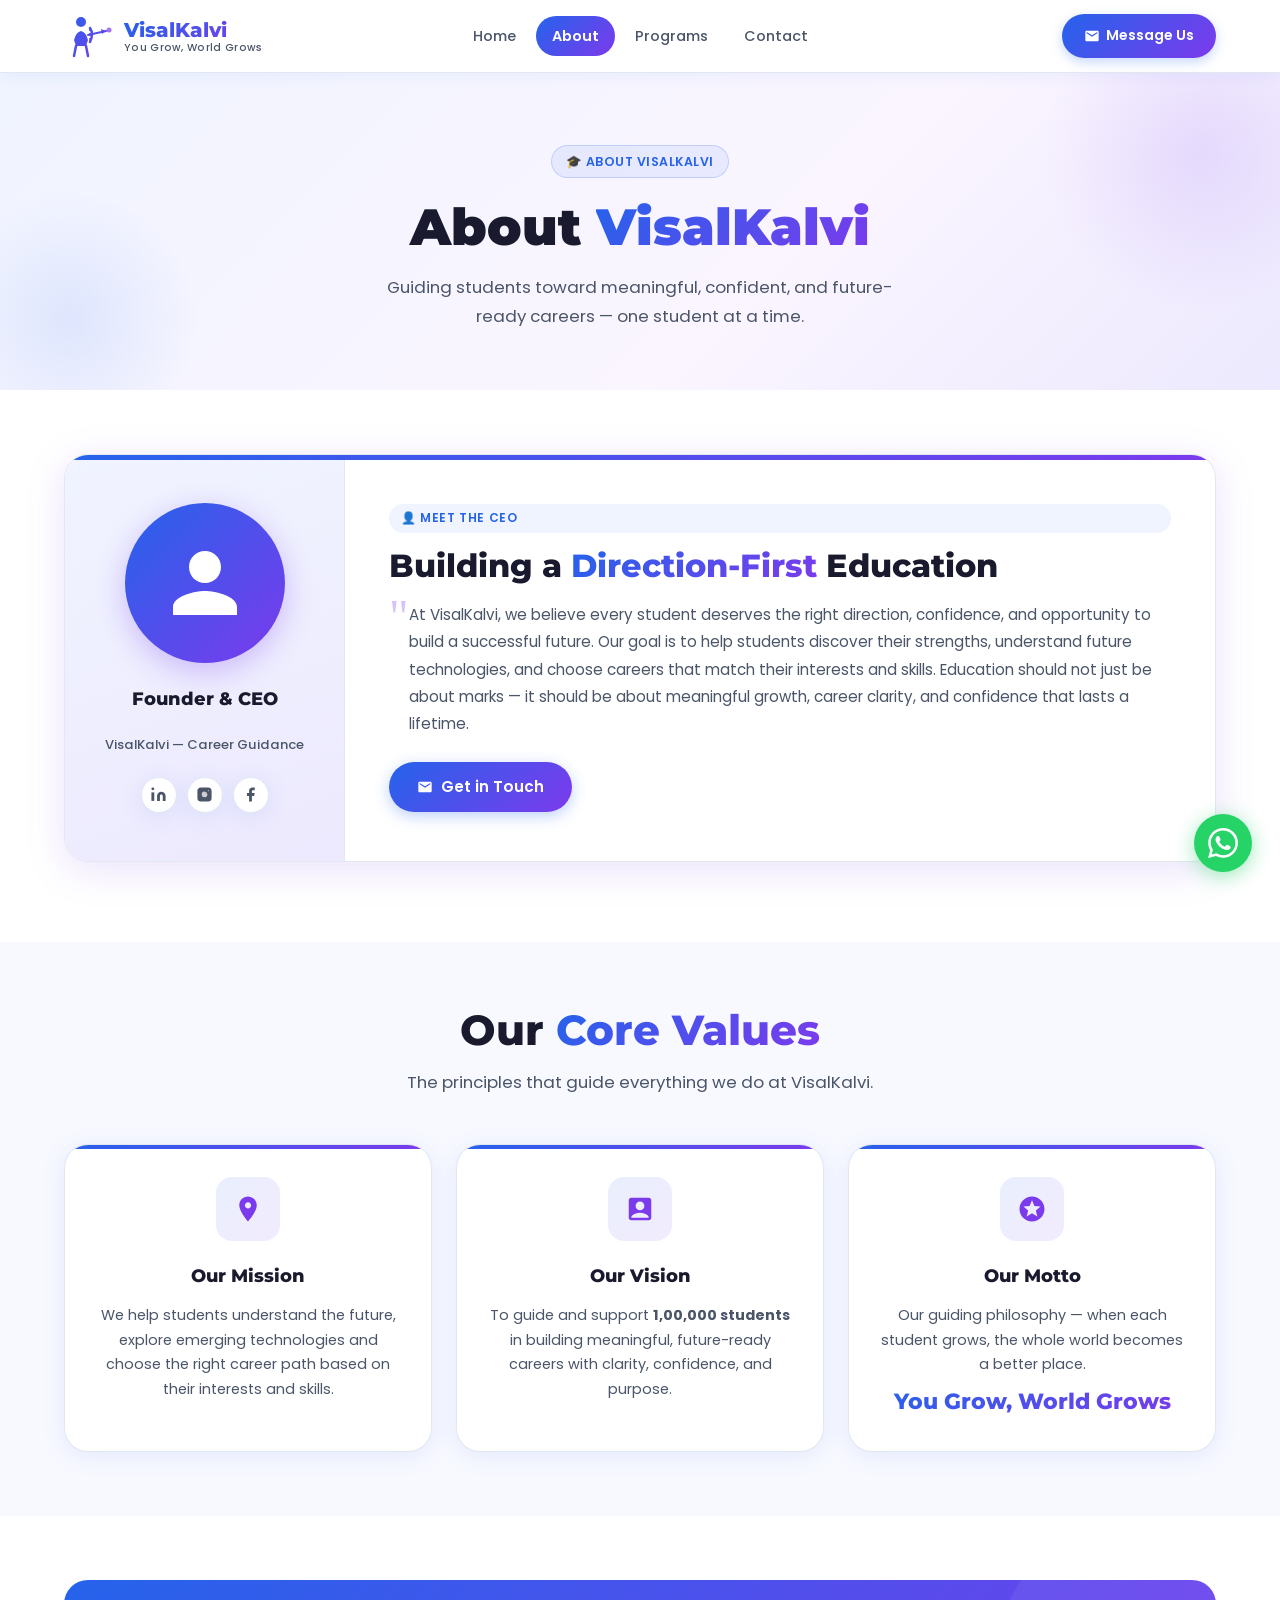
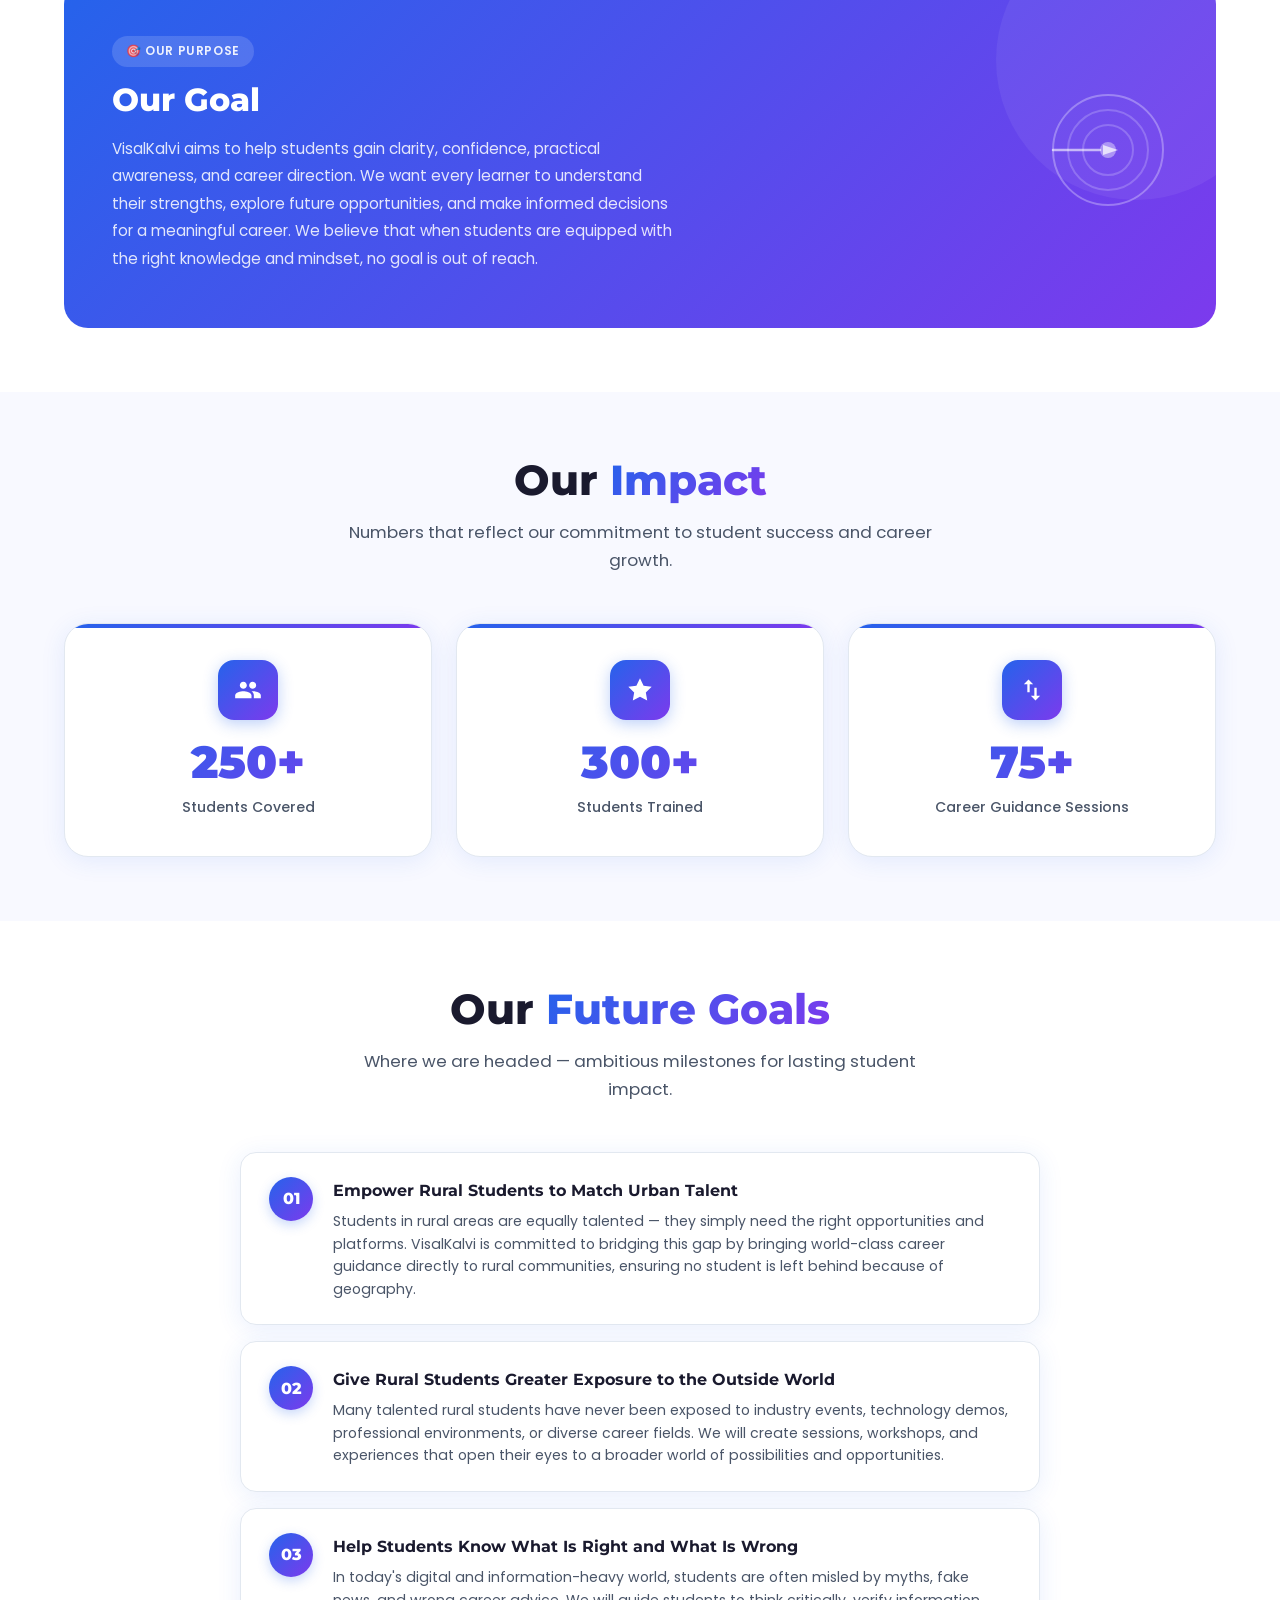
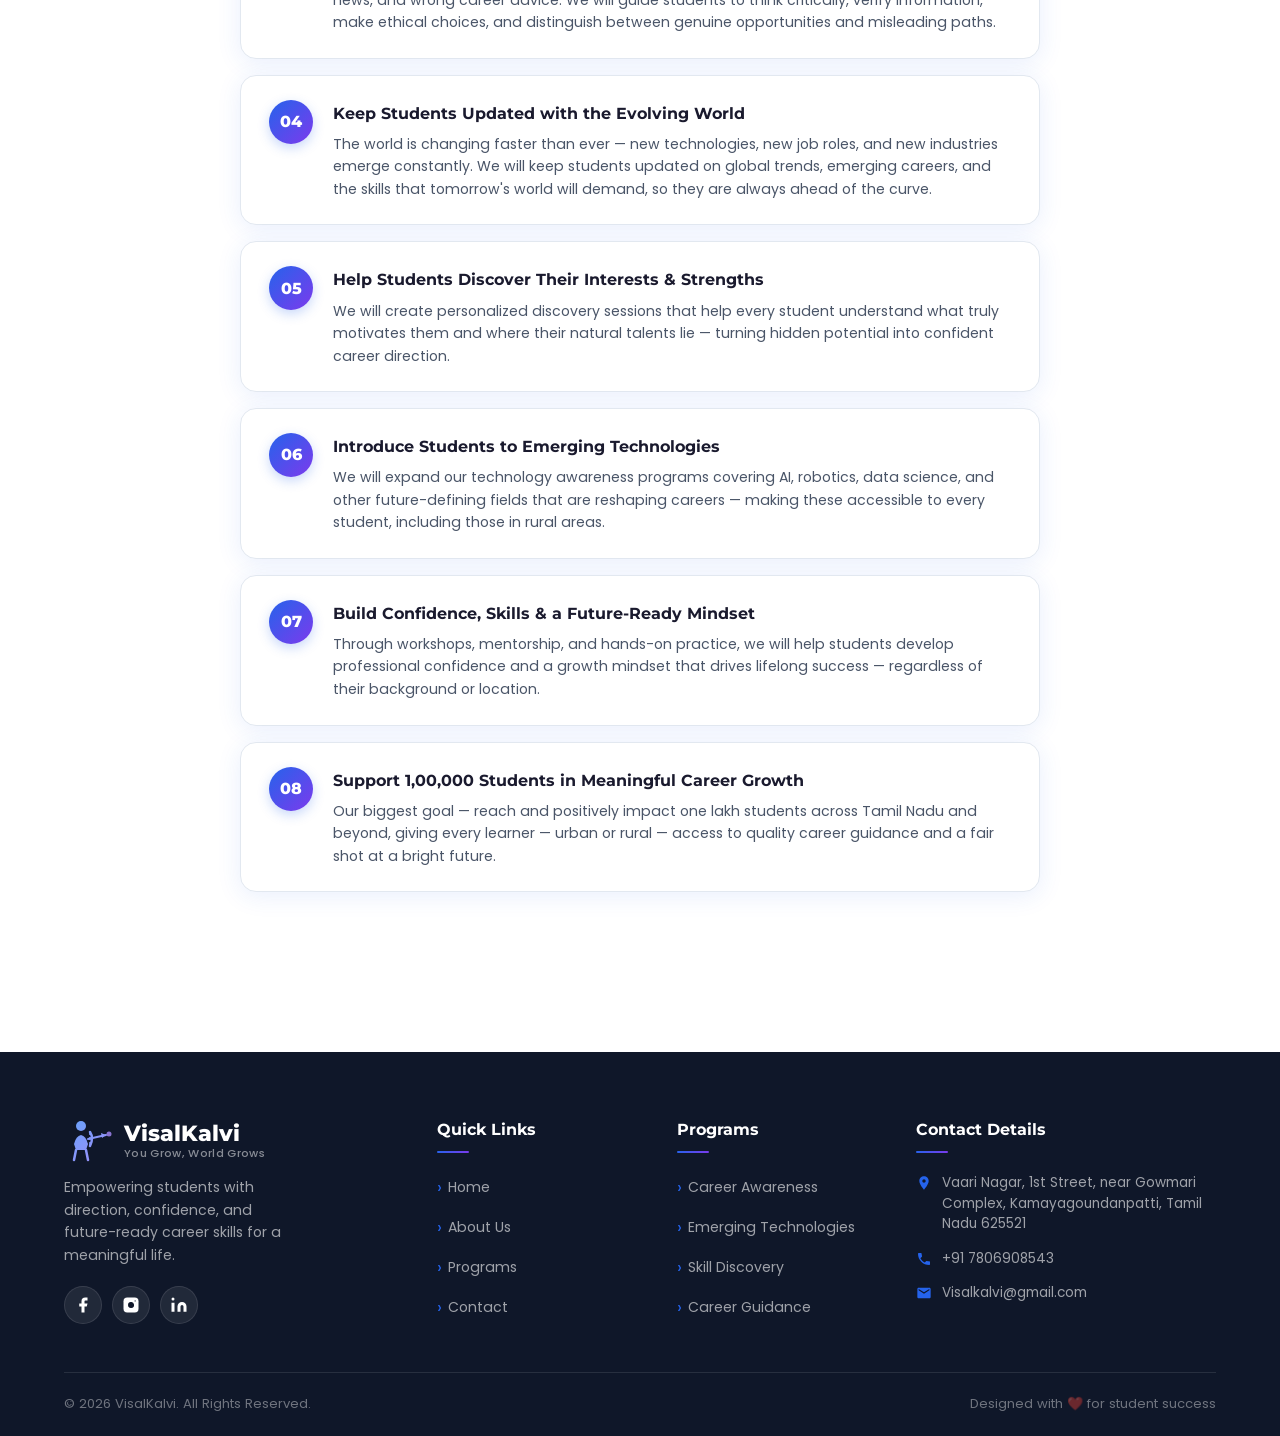
==== about.html @ cc20d931 "Initial commit of VisalKalvi website" ====
<!DOCTYPE html>
<html lang="en">
<head>
  <meta charset="UTF-8" />
  <meta name="viewport" content="width=device-width, initial-scale=1.0" />
  <title>About VisalKalvi — Our Mission, Vision & Team</title>
  <meta name="description" content="Learn about VisalKalvi's mission to guide 1,00,000 students toward future-ready careers. Meet our CEO and discover our values." />
  <link rel="preconnect" href="https://fonts.googleapis.com" />
  <link rel="preconnect" href="https://fonts.gstatic.com" crossorigin />
  <link href="https://fonts.googleapis.com/css2?family=Poppins:wght@300;400;500;600;700;800;900&family=Montserrat:wght@400;600;700;800;900&display=swap" rel="stylesheet" />
  <link rel="stylesheet" href="style.css" />
  <link rel="stylesheet" href="about.css" />
</head>
<body>

<!-- ===== HEADER ===== -->
<header class="site-header" id="site-header">
  <div class="header-inner">
    <a href="home.html" class="header-logo">
      <svg class="logo-icon" viewBox="0 0 48 48" fill="none" xmlns="http://www.w3.org/2000/svg">
        <defs><linearGradient id="lg1" x1="0" y1="0" x2="48" y2="48" gradientUnits="userSpaceOnUse"><stop offset="0%" stop-color="#2563EB"/><stop offset="100%" stop-color="#7C3AED"/></linearGradient></defs>
        <circle cx="17" cy="10" r="5" fill="url(#lg1)"/>
        <path d="M10 28 Q12 20 17 19 Q22 20 24 28 L22 34 L12 34 Z" fill="url(#lg1)"/>
        <path d="M12 34 L10 44 M22 34 L24 44" stroke="url(#lg1)" stroke-width="2.5" stroke-linecap="round"/>
        <path d="M26 16 Q30 22 26 30" stroke="url(#lg1)" stroke-width="2.5" stroke-linecap="round" fill="none"/>
        <line x1="26" y1="16" x2="26" y2="30" stroke="url(#lg1)" stroke-width="1.5" stroke-dasharray="3,2"/>
        <line x1="24" y1="23" x2="42" y2="19" stroke="url(#lg1)" stroke-width="2" stroke-linecap="round"/>
        <polygon points="42,19 37,17 38,22" fill="url(#lg1)"/>
        <circle cx="45" cy="18" r="2.5" fill="#7C3AED" opacity="0.7"/>
      </svg>
      <div class="logo-text">
        <span class="logo-name">VisalKalvi</span>
        <span class="logo-motto">You Grow, World Grows</span>
      </div>
    </a>

    <nav class="header-nav" aria-label="Main navigation">
      <a href="home.html" class="nav-link">Home</a>
      <a href="about.html" class="nav-link active">About</a>
      <a href="programs.html" class="nav-link">Programs</a>
      <a href="contact.html" class="nav-link">Contact</a>
    </nav>

    <div class="header-right">
      <a href="contact.html" class="header-cta">
        <svg viewBox="0 0 24 24" width="16" height="16" fill="white"><path d="M20 4H4c-1.1 0-2 .9-2 2v12c0 1.1.9 2 2 2h16c1.1 0 2-.9 2-2V6c0-1.1-.9-2-2-2zm0 4l-8 5-8-5V6l8 5 8-5v2z"/></svg>
        Message Us
      </a>
    </div>

    <button class="menu-toggle" id="menuToggle" aria-label="Open menu" aria-expanded="false">
      <span></span><span></span><span></span>
    </button>
  </div>
  <nav class="mobile-nav" id="mobileNav" aria-label="Mobile navigation">
    <a href="home.html" class="nav-link">Home</a>
    <a href="about.html" class="nav-link active">About</a>
    <a href="programs.html" class="nav-link">Programs</a>
    <a href="contact.html" class="nav-link">Contact</a>
    <a href="contact.html" class="header-cta">Message Us</a>
  </nav>
</header>

<!-- ===== 1. PAGE HERO ===== -->
<section class="page-hero">
  <div class="container page-hero-inner">
    <div class="page-badge">🎓 About VisalKalvi</div>
    <h1>
      About <span class="gradient-text">VisalKalvi</span>
    </h1>
    <p>Guiding students toward meaningful, confident, and future-ready careers — one student at a time.</p>
  </div>
</section>

<!-- ===== 2. MEET THE CEO ===== -->
<section class="section" style="padding-top: 64px;">
  <div class="container">
    <div class="ceo-card">
      <div class="ceo-inner">
        <!-- Photo side -->
        <div class="ceo-photo-side">
          <div class="ceo-avatar">
            <svg viewBox="0 0 24 24" xmlns="http://www.w3.org/2000/svg">
              <path d="M12 12c2.7 0 4.8-2.1 4.8-4.8S14.7 2.4 12 2.4 7.2 4.5 7.2 7.2 9.3 12 12 12zm0 2.4c-3.2 0-9.6 1.6-9.6 4.8v2.4h19.2v-2.4c0-3.2-6.4-4.8-9.6-4.8z"/>
            </svg>
          </div>
          <div class="ceo-name">Founder & CEO</div>
          <div class="ceo-title">VisalKalvi — Career Guidance</div>
          <div class="ceo-social">
            <a href="#" aria-label="LinkedIn">
              <svg viewBox="0 0 24 24"><path d="M16 8a6 6 0 0 1 6 6v7h-4v-7a2 2 0 0 0-2-2 2 2 0 0 0-2 2v7h-4v-7a6 6 0 0 1 6-6z"/><rect x="2" y="9" width="4" height="12"/><circle cx="4" cy="4" r="2"/></svg>
            </a>
            <a href="#" aria-label="Instagram">
              <svg viewBox="0 0 24 24"><rect x="2" y="2" width="20" height="20" rx="5" ry="5"/><path d="M16 11.37A4 4 0 1 1 12.63 8 4 4 0 0 1 16 11.37z" style="fill:#ccc"/><line x1="17.5" y1="6.5" x2="17.51" y2="6.5" stroke="#ccc" stroke-width="1.5" stroke-linecap="round"/></svg>
            </a>
            <a href="#" aria-label="Facebook">
              <svg viewBox="0 0 24 24"><path d="M18 2h-3a5 5 0 0 0-5 5v3H7v4h3v8h4v-8h3l1-4h-4V7a1 1 0 0 1 1-1h3z"/></svg>
            </a>
          </div>
        </div>

        <!-- Content side -->
        <div class="ceo-content">
          <span class="ceo-tag">👤 Meet the CEO</span>
          <h2>Building a <span>Direction-First</span> Education</h2>
          <p class="ceo-quote">
            At VisalKalvi, we believe every student deserves the right direction, confidence, and opportunity to build a successful future. Our goal is to help students discover their strengths, understand future technologies, and choose careers that match their interests and skills. Education should not just be about marks — it should be about meaningful growth, career clarity, and confidence that lasts a lifetime.
          </p>
          <a href="contact.html" class="btn-primary" style="width:fit-content;">
            <svg viewBox="0 0 24 24" width="16" height="16" fill="white"><path d="M20 4H4c-1.1 0-2 .9-2 2v12c0 1.1.9 2 2 2h16c1.1 0 2-.9 2-2V6c0-1.1-.9-2-2-2zm0 4l-8 5-8-5V6l8 5 8-5v2z"/></svg>
            Get in Touch
          </a>
        </div>
      </div>
    </div>
  </div>
</section>

<!-- ===== 3. MISSION VISION MOTTO ===== -->
<section class="section" style="background:#f8f9ff; padding-top:64px; padding-bottom:64px;">
  <div class="container">
    <h2 class="section-title">Our <span class="gradient-text">Core Values</span></h2>
    <p class="section-subtitle">The principles that guide everything we do at VisalKalvi.</p>
    <div class="mvv-grid">
      <!-- Mission -->
      <div class="mvv-card">
        <div class="mvv-icon">
          <svg viewBox="0 0 24 24">
            <path d="M12 2C8.13 2 5 5.13 5 9c0 5.25 7 13 7 13s7-7.75 7-13c0-3.87-3.13-7-7-7zm0 9.5c-1.38 0-2.5-1.12-2.5-2.5s1.12-2.5 2.5-2.5 2.5 1.12 2.5 2.5-1.12 2.5-2.5 2.5z"/>
          </svg>
        </div>
        <h3>Our Mission</h3>
        <p>We help students understand the future, explore emerging technologies and choose the right career path based on their interests and skills.</p>
      </div>

      <!-- Vision -->
      <div class="mvv-card">
        <div class="mvv-icon">
          <svg viewBox="0 0 24 24">
            <path d="M19 3H5c-1.1 0-2 .9-2 2v14c0 1.1.9 2 2 2h14c1.1 0 2-.9 2-2V5c0-1.1-.9-2-2-2zm-7 3c1.93 0 3.5 1.57 3.5 3.5S13.93 13 12 13s-3.5-1.57-3.5-3.5S10.07 6 12 6zm7 13H5v-.23c0-.62.28-1.2.76-1.58C7.47 15.82 9.64 15 12 15s4.53.82 6.24 2.19c.48.38.76.97.76 1.58V19z"/>
          </svg>
        </div>
        <h3>Our Vision</h3>
        <p>To guide and support <strong>1,00,000 students</strong> in building meaningful, future-ready careers with clarity, confidence, and purpose.</p>
      </div>

      <!-- Motto -->
      <div class="mvv-card">
        <div class="mvv-icon">
          <svg viewBox="0 0 24 24">
            <path d="M11.99 2C6.47 2 2 6.48 2 12s4.47 10 9.99 10C17.52 22 22 17.52 22 12S17.52 2 11.99 2zm4.24 16L12 15.45 7.77 18l1.12-4.81-3.73-3.23 4.92-.42L12 5l1.92 4.53 4.92.42-3.73 3.23L16.23 18z"/>
          </svg>
        </div>
        <h3>Our Motto</h3>
        <p>Our guiding philosophy — when each student grows, the whole world becomes a better place.</p>
        <span class="mvv-motto-text">You Grow, World Grows</span>
      </div>
    </div>
  </div>
</section>

<!-- ===== 4. OUR GOAL ===== -->
<section class="section" style="padding-top:64px; padding-bottom:64px;">
  <div class="container">
    <div class="goal-card">
      <div class="goal-card-content">
        <span class="goal-tag">🎯 Our Purpose</span>
        <h2>Our Goal</h2>
        <p>
          VisalKalvi aims to help students gain clarity, confidence, practical awareness, and career direction. We want every learner to understand their strengths, explore future opportunities, and make informed decisions for a meaningful career. We believe that when students are equipped with the right knowledge and mindset, no goal is out of reach.
        </p>
      </div>
      <div class="goal-illustration">
        <svg viewBox="0 0 120 120" xmlns="http://www.w3.org/2000/svg">
          <circle cx="60" cy="60" r="55" stroke="white" stroke-width="2" fill="none" opacity="0.3"/>
          <circle cx="60" cy="60" r="40" stroke="white" stroke-width="2" fill="none" opacity="0.2"/>
          <circle cx="60" cy="60" r="25" stroke="white" stroke-width="2" fill="none" opacity="0.2"/>
          <circle cx="60" cy="60" r="8" fill="white" opacity="0.4"/>
          <line x1="5" y1="60" x2="52" y2="60" stroke="white" stroke-width="2.5" stroke-linecap="round" opacity="0.6"/>
          <polygon points="55,55 70,60 55,65" fill="white" opacity="0.7"/>
        </svg>
      </div>
    </div>
  </div>
</section>

<!-- ===== 5. STATISTICS ===== -->
<section class="section" style="background:#f8f9ff; padding-top:64px; padding-bottom:64px;">
  <div class="container">
    <h2 class="section-title">Our <span class="gradient-text">Impact</span></h2>
    <p class="section-subtitle">Numbers that reflect our commitment to student success and career growth.</p>
    <div class="stats-grid">
      <div class="stat-card">
        <div class="stat-icon">
          <svg viewBox="0 0 24 24"><path d="M16 11c1.66 0 2.99-1.34 2.99-3S17.66 5 16 5c-1.66 0-3 1.34-3 3s1.34 3 3 3zm-8 0c1.66 0 2.99-1.34 2.99-3S9.66 5 8 5C6.34 5 5 6.34 5 8s1.34 3 3 3zm0 2c-2.33 0-7 1.17-7 3.5V19h14v-2.5c0-2.33-4.67-3.5-7-3.5zm8 0c-.29 0-.62.02-.97.05 1.16.84 1.97 1.97 1.97 3.45V19h6v-2.5c0-2.33-4.67-3.5-7-3.5z"/></svg>
        </div>
        <span class="stat-number">250+</span>
        <span class="stat-label">Students Covered</span>
      </div>
      <div class="stat-card">
        <div class="stat-icon">
          <svg viewBox="0 0 24 24"><path d="M12 2l3.09 6.26L22 9.27l-5 4.87 1.18 6.88L12 17.77l-6.18 3.25L7 14.14 2 9.27l6.91-1.01L12 2z"/></svg>
        </div>
        <span class="stat-number">300+</span>
        <span class="stat-label">Students Trained</span>
      </div>
      <div class="stat-card">
        <div class="stat-icon">
          <svg viewBox="0 0 24 24"><path d="M9 3L5 6.99h3V14h2V6.99h3L9 3zm7 14.01V10h-2v7.01h-3L15 21l4-3.99h-3z"/></svg>
        </div>
        <span class="stat-number">75+</span>
        <span class="stat-label">Career Guidance Sessions</span>
      </div>
    </div>
  </div>
</section>

<!-- ===== 6. FUTURE GOALS ===== -->
<section class="section" style="padding-top:64px; padding-bottom:80px;">
  <div class="container">
    <h2 class="section-title">Our <span class="gradient-text">Future Goals</span></h2>
    <p class="section-subtitle">Where we are headed — ambitious milestones for lasting student impact.</p>

    <div class="goals-list">

      <!-- Rural Equality Goal -->
      <div class="goal-item">
        <div class="goal-num">01</div>
        <div class="goal-item-text">
          <h4>Empower Rural Students to Match Urban Talent</h4>
          <p>Students in rural areas are equally talented — they simply need the right opportunities and platforms. VisalKalvi is committed to bridging this gap by bringing world-class career guidance directly to rural communities, ensuring no student is left behind because of geography.</p>
        </div>
      </div>

      <!-- Exposure Goal -->
      <div class="goal-item">
        <div class="goal-num">02</div>
        <div class="goal-item-text">
          <h4>Give Rural Students Greater Exposure to the Outside World</h4>
          <p>Many talented rural students have never been exposed to industry events, technology demos, professional environments, or diverse career fields. We will create sessions, workshops, and experiences that open their eyes to a broader world of possibilities and opportunities.</p>
        </div>
      </div>

      <!-- Right vs Wrong Goal -->
      <div class="goal-item">
        <div class="goal-num">03</div>
        <div class="goal-item-text">
          <h4>Help Students Know What Is Right and What Is Wrong</h4>
          <p>In today's digital and information-heavy world, students are often misled by myths, fake news, and wrong career advice. We will guide students to think critically, verify information, make ethical choices, and distinguish between genuine opportunities and misleading paths.</p>
        </div>
      </div>

      <!-- Evolving World Goal -->
      <div class="goal-item">
        <div class="goal-num">04</div>
        <div class="goal-item-text">
          <h4>Keep Students Updated with the Evolving World</h4>
          <p>The world is changing faster than ever — new technologies, new job roles, and new industries emerge constantly. We will keep students updated on global trends, emerging careers, and the skills that tomorrow's world will demand, so they are always ahead of the curve.</p>
        </div>
      </div>

      <!-- Discovery Goal -->
      <div class="goal-item">
        <div class="goal-num">05</div>
        <div class="goal-item-text">
          <h4>Help Students Discover Their Interests & Strengths</h4>
          <p>We will create personalized discovery sessions that help every student understand what truly motivates them and where their natural talents lie — turning hidden potential into confident career direction.</p>
        </div>
      </div>

      <!-- Technology Goal -->
      <div class="goal-item">
        <div class="goal-num">06</div>
        <div class="goal-item-text">
          <h4>Introduce Students to Emerging Technologies</h4>
          <p>We will expand our technology awareness programs covering AI, robotics, data science, and other future-defining fields that are reshaping careers — making these accessible to every student, including those in rural areas.</p>
        </div>
      </div>

      <!-- Confidence Goal -->
      <div class="goal-item">
        <div class="goal-num">07</div>
        <div class="goal-item-text">
          <h4>Build Confidence, Skills & a Future-Ready Mindset</h4>
          <p>Through workshops, mentorship, and hands-on practice, we will help students develop professional confidence and a growth mindset that drives lifelong success — regardless of their background or location.</p>
        </div>
      </div>

      <!-- 1 Lakh Goal -->
      <div class="goal-item">
        <div class="goal-num">08</div>
        <div class="goal-item-text">
          <h4>Support 1,00,000 Students in Meaningful Career Growth</h4>
          <p>Our biggest goal — reach and positively impact one lakh students across Tamil Nadu and beyond, giving every learner — urban or rural — access to quality career guidance and a fair shot at a bright future.</p>
        </div>
      </div>

    </div>
  </div>
</section>

<!-- ===== FOOTER ===== -->
<footer class="site-footer">
  <div class="container">
    <div class="footer-grid">
      <div class="footer-brand">
        <a href="home.html" class="header-logo" style="text-decoration:none;">
          <svg class="logo-icon" viewBox="0 0 48 48" fill="none" xmlns="http://www.w3.org/2000/svg">
            <defs><linearGradient id="flg2" x1="0" y1="0" x2="48" y2="48" gradientUnits="userSpaceOnUse"><stop offset="0%" stop-color="#60a5fa"/><stop offset="100%" stop-color="#a78bfa"/></linearGradient></defs>
            <circle cx="17" cy="10" r="5" fill="url(#flg2)"/>
            <path d="M10 28 Q12 20 17 19 Q22 20 24 28 L22 34 L12 34 Z" fill="url(#flg2)"/>
            <path d="M12 34 L10 44 M22 34 L24 44" stroke="url(#flg2)" stroke-width="2.5" stroke-linecap="round"/>
            <path d="M26 16 Q30 22 26 30" stroke="url(#flg2)" stroke-width="2.5" stroke-linecap="round" fill="none"/>
            <line x1="26" y1="16" x2="26" y2="30" stroke="url(#flg2)" stroke-width="1.5" stroke-dasharray="3,2"/>
            <line x1="24" y1="23" x2="42" y2="19" stroke="url(#flg2)" stroke-width="2" stroke-linecap="round"/>
            <polygon points="42,19 37,17 38,22" fill="url(#flg2)"/>
            <circle cx="45" cy="18" r="2.5" fill="#a78bfa" opacity="0.8"/>
          </svg>
          <div class="logo-text">
            <span class="logo-name" style="color:#fff;-webkit-text-fill-color:#fff;background:none;">VisalKalvi</span>
            <span class="logo-motto">You Grow, World Grows</span>
          </div>
        </a>
        <p class="footer-tagline">Empowering students with direction, confidence, and future-ready career skills for a meaningful life.</p>
        <div class="footer-social">
          <a href="#" class="social-icon" aria-label="Facebook"><svg viewBox="0 0 24 24"><path d="M18 2h-3a5 5 0 0 0-5 5v3H7v4h3v8h4v-8h3l1-4h-4V7a1 1 0 0 1 1-1h3z"/></svg></a>
          <a href="#" class="social-icon" aria-label="Instagram"><svg viewBox="0 0 24 24"><rect x="2" y="2" width="20" height="20" rx="5" ry="5"/><path d="M16 11.37A4 4 0 1 1 12.63 8 4 4 0 0 1 16 11.37z" fill="#0f1729"/><line x1="17.5" y1="6.5" x2="17.51" y2="6.5" stroke="#0f1729" stroke-width="1.5" stroke-linecap="round"/></svg></a>
          <a href="#" class="social-icon" aria-label="LinkedIn"><svg viewBox="0 0 24 24"><path d="M16 8a6 6 0 0 1 6 6v7h-4v-7a2 2 0 0 0-2-2 2 2 0 0 0-2 2v7h-4v-7a6 6 0 0 1 6-6z"/><rect x="2" y="9" width="4" height="12"/><circle cx="4" cy="4" r="2"/></svg></a>
        </div>
      </div>
      <div>
        <h4 class="footer-col-title">Quick Links</h4>
        <ul class="footer-links">
          <li><a href="home.html">Home</a></li>
          <li><a href="about.html">About Us</a></li>
          <li><a href="programs.html">Programs</a></li>
          <li><a href="contact.html">Contact</a></li>
        </ul>
      </div>
      <div>
        <h4 class="footer-col-title">Programs</h4>
        <ul class="footer-links">
          <li><a href="programs.html">Career Awareness</a></li>
          <li><a href="programs.html">Emerging Technologies</a></li>
          <li><a href="programs.html">Skill Discovery</a></li>
          <li><a href="programs.html">Career Guidance</a></li>
        </ul>
      </div>
      <div>
        <h4 class="footer-col-title">Contact Details</h4>
        <ul class="footer-contact-list">
          <li class="footer-contact-item">
            <svg viewBox="0 0 24 24"><path d="M12 2C8.13 2 5 5.13 5 9c0 5.25 7 13 7 13s7-7.75 7-13c0-3.87-3.13-7-7-7zm0 9.5c-1.38 0-2.5-1.12-2.5-2.5s1.12-2.5 2.5-2.5 2.5 1.12 2.5 2.5-1.12 2.5-2.5 2.5z"/></svg>
            Vaari Nagar, 1st Street, near Gowmari Complex, Kamayagoundanpatti, Tamil Nadu 625521
          </li>
          <li class="footer-contact-item">
            <svg viewBox="0 0 24 24"><path d="M6.62 10.79c1.44 2.83 3.76 5.14 6.59 6.59l2.2-2.2c.27-.27.67-.36 1.02-.24 1.12.37 2.33.57 3.57.57.55 0 1 .45 1 1V20c0 .55-.45 1-1 1-9.39 0-17-7.61-17-17 0-.55.45-1 1-1h3.5c.55 0 1 .45 1 1 0 1.25.2 2.45.57 3.57.11.35.03.74-.25 1.02l-2.2 2.2z"/></svg>
            +91 7806908543
          </li>
          <li class="footer-contact-item">
            <svg viewBox="0 0 24 24"><path d="M20 4H4c-1.1 0-2 .9-2 2v12c0 1.1.9 2 2 2h16c1.1 0 2-.9 2-2V6c0-1.1-.9-2-2-2zm0 4l-8 5-8-5V6l8 5 8-5v2z"/></svg>
            Visalkalvi@gmail.com
          </li>
        </ul>
      </div>
    </div>
    <div class="footer-bottom">
      <span>© 2026 VisalKalvi. All Rights Reserved.</span>
      <span>Designed with ❤️ for student success</span>
    </div>
  </div>
</footer>

<!-- WhatsApp Float -->
<div class="whatsapp-float">
  <a href="https://wa.me/917806908543" target="_blank" rel="noopener" aria-label="Chat on WhatsApp">
    <svg viewBox="0 0 24 24"><path d="M17.472 14.382c-.297-.149-1.758-.867-2.03-.967-.273-.099-.471-.148-.67.15-.197.297-.767.966-.94 1.164-.173.199-.347.223-.644.075-.297-.15-1.255-.463-2.39-1.475-.883-.788-1.48-1.761-1.653-2.059-.173-.297-.018-.458.13-.606.134-.133.298-.347.446-.52.149-.174.198-.298.298-.497.099-.198.05-.371-.025-.52-.075-.149-.669-1.612-.916-2.207-.242-.579-.487-.5-.669-.51-.173-.008-.371-.01-.57-.01-.198 0-.52.074-.792.372-.272.297-1.04 1.016-1.04 2.479 0 1.462 1.065 2.875 1.213 3.074.149.198 2.096 3.2 5.077 4.487.709.306 1.262.489 1.694.625.712.227 1.36.195 1.871.118.571-.085 1.758-.719 2.006-1.413.248-.694.248-1.289.173-1.413-.074-.124-.272-.198-.57-.347m-5.421 7.403h-.004a9.87 9.87 0 0 1-5.031-1.378l-.361-.214-3.741.982.998-3.648-.235-.374a9.86 9.86 0 0 1-1.51-5.26c.001-5.45 4.436-9.884 9.888-9.884 2.64 0 5.122 1.03 6.988 2.898a9.825 9.825 0 0 1 2.893 6.994c-.003 5.45-4.437 9.884-9.885 9.884m8.413-18.297A11.815 11.815 0 0 0 12.05 0C5.495 0 .16 5.335.157 11.892c0 2.096.547 4.142 1.588 5.945L.057 24l6.305-1.654a11.882 11.882 0 0 0 5.683 1.448h.005c6.554 0 11.89-5.335 11.893-11.893a11.821 11.821 0 0 0-3.48-8.413z"/></svg>
    <span class="wa-tooltip">Chat with VisalKalvi</span>
  </a>
</div>

<script>
  const toggle = document.getElementById('menuToggle');
  const nav = document.getElementById('mobileNav');
  toggle.addEventListener('click', () => {
    nav.classList.toggle('open');
    toggle.setAttribute('aria-expanded', nav.classList.contains('open'));
  });
</script>
</body>
</html>
---- style.css ----
/* =========================================
   VisalKalvi — Global / Shared Styles
   ========================================= */

/* ---------- Google Fonts ---------- */
@import url('https://fonts.googleapis.com/css2?family=Poppins:wght@300;400;500;600;700;800;900&family=Montserrat:wght@400;600;700;800;900&display=swap');

/* ---------- CSS Variables ---------- */
:root {
  --blue:        #2563EB;
  --blue-dark:   #1D4ED8;
  --purple:      #7C3AED;
  --purple-dark: #6D28D9;
  --gradient:    linear-gradient(135deg, #2563EB 0%, #7C3AED 100%);
  --gradient-h:  linear-gradient(135deg, #1D4ED8 0%, #6D28D9 100%);
  --white:       #ffffff;
  --bg:          #f8f9ff;
  --text:        #1a1a2e;
  --text-light:  #4a5568;
  --border:      #e2e8f0;
  --shadow:      0 4px 24px rgba(37, 99, 235, 0.10);
  --shadow-lg:   0 8px 40px rgba(124, 58, 237, 0.15);
  --radius:      16px;
  --radius-lg:   24px;
  --radius-pill: 999px;
  --transition:  all 0.3s cubic-bezier(0.4, 0, 0.2, 1);
}

/* ---------- Reset ---------- */
*, *::before, *::after {
  box-sizing: border-box;
  margin: 0;
  padding: 0;
}

html {
  scroll-behavior: smooth;
  font-size: 16px;
}

body {
  font-family: 'Poppins', 'Montserrat', sans-serif;
  background: var(--white);
  color: var(--text);
  line-height: 1.7;
  overflow-x: hidden;
}

img { display: block; max-width: 100%; }
a  { text-decoration: none; color: inherit; }
ul { list-style: none; }
button { cursor: pointer; font-family: inherit; }

/* ---------- Utility ---------- */
.container {
  width: 100%;
  max-width: 1200px;
  margin-inline: auto;
  padding-inline: 24px;
}

.gradient-text {
  background: var(--gradient);
  -webkit-background-clip: text;
  -webkit-text-fill-color: transparent;
  background-clip: text;
}

.btn-primary {
  display: inline-flex;
  align-items: center;
  gap: 8px;
  background: var(--gradient);
  color: var(--white);
  padding: 12px 28px;
  border-radius: var(--radius-pill);
  font-weight: 600;
  font-size: 0.95rem;
  border: none;
  transition: var(--transition);
  box-shadow: 0 4px 15px rgba(37, 99, 235, 0.3);
}
.btn-primary:hover {
  background: var(--gradient-h);
  transform: translateY(-2px);
  box-shadow: 0 8px 25px rgba(37, 99, 235, 0.4);
}

.btn-outline {
  display: inline-flex;
  align-items: center;
  gap: 8px;
  background: transparent;
  color: var(--blue);
  padding: 11px 27px;
  border-radius: var(--radius-pill);
  font-weight: 600;
  font-size: 0.95rem;
  border: 2px solid var(--blue);
  transition: var(--transition);
}
.btn-outline:hover {
  background: var(--gradient);
  color: var(--white);
  border-color: transparent;
  transform: translateY(-2px);
}

.section-title {
  font-family: 'Montserrat', sans-serif;
  font-size: clamp(1.8rem, 4vw, 2.6rem);
  font-weight: 800;
  text-align: center;
  margin-bottom: 12px;
  line-height: 1.2;
}

.section-subtitle {
  text-align: center;
  color: var(--text-light);
  font-size: 1.05rem;
  max-width: 600px;
  margin-inline: auto;
  margin-bottom: 48px;
}

.card {
  background: var(--white);
  border-radius: var(--radius-lg);
  box-shadow: var(--shadow);
  border: 1px solid var(--border);
  overflow: hidden;
  transition: var(--transition);
}
.card:hover {
  box-shadow: var(--shadow-lg);
  transform: translateY(-4px);
}

/* ---------- Section spacing ---------- */
.section { padding: 80px 0; }
.section-sm { padding: 48px 0; }

/* =========================================
   HEADER
   ========================================= */
.site-header {
  background: var(--white);
  border-bottom: 1px solid var(--border);
  box-shadow: 0 2px 16px rgba(37,99,235,0.07);
  position: sticky;
  top: 0;
  z-index: 999;
}

.header-inner {
  display: grid;
  grid-template-columns: 1fr auto 1fr;
  align-items: center;
  padding: 0 24px;
  max-width: 1200px;
  margin-inline: auto;
  height: 72px;
  gap: 16px;
}

/* Logo */
.header-logo {
  display: flex;
  align-items: center;
  gap: 12px;
  text-decoration: none;
}

.logo-icon {
  width: 48px;
  height: 48px;
  flex-shrink: 0;
}

.logo-text { display: flex; flex-direction: column; line-height: 1.2; }
.logo-name {
  font-family: 'Montserrat', sans-serif;
  font-size: 1.25rem;
  font-weight: 800;
  background: var(--gradient);
  -webkit-background-clip: text;
  -webkit-text-fill-color: transparent;
  background-clip: text;
}
.logo-motto {
  font-size: 0.65rem;
  color: var(--text-light);
  font-weight: 500;
  letter-spacing: 0.03em;
}

/* Nav */
.header-nav { display: flex; align-items: center; gap: 4px; justify-content: center; }
.nav-link {
  font-size: 0.9rem;
  font-weight: 500;
  color: var(--text-light);
  padding: 8px 16px;
  border-radius: var(--radius-pill);
  transition: var(--transition);
  position: relative;
}
.nav-link:hover { color: var(--blue); background: rgba(37,99,235,0.06); }
.nav-link.active {
  background: var(--gradient);
  color: var(--white);
  -webkit-text-fill-color: var(--white);
  font-weight: 600;
}

/* Right CTA */
.header-right { display: flex; justify-content: flex-end; }
.header-cta {
  display: inline-flex;
  align-items: center;
  gap: 6px;
  background: var(--gradient);
  color: var(--white);
  padding: 10px 22px;
  border-radius: var(--radius-pill);
  font-weight: 600;
  font-size: 0.88rem;
  transition: var(--transition);
  box-shadow: 0 4px 12px rgba(37,99,235,0.25);
  white-space: nowrap;
}
.header-cta:hover {
  background: var(--gradient-h);
  transform: translateY(-2px);
  box-shadow: 0 6px 20px rgba(37,99,235,0.35);
}

/* Mobile Menu Toggle */
.menu-toggle {
  display: none;
  flex-direction: column;
  gap: 5px;
  background: none;
  border: none;
  padding: 8px;
  cursor: pointer;
}
.menu-toggle span {
  display: block;
  width: 24px;
  height: 2.5px;
  background: var(--text);
  border-radius: 2px;
  transition: var(--transition);
}

/* Mobile Nav Drawer */
.mobile-nav {
  display: none;
  flex-direction: column;
  background: var(--white);
  border-top: 1px solid var(--border);
  padding: 16px 24px 20px;
  gap: 4px;
}
.mobile-nav.open { display: flex; }
.mobile-nav .nav-link { display: block; border-radius: 10px; }
.mobile-nav .header-cta { margin-top: 8px; text-align: center; justify-content: center; }

/* =========================================
   FOOTER
   ========================================= */
.site-footer {
  background: #0f1729;
  color: rgba(255,255,255,0.8);
  padding: 64px 0 0;
  margin-top: 80px;
}

.footer-grid {
  display: grid;
  grid-template-columns: 2fr 1.2fr 1.2fr 1.8fr;
  gap: 40px;
  padding-bottom: 48px;
  border-bottom: 1px solid rgba(255,255,255,0.1);
}

.footer-brand .logo-name { -webkit-text-fill-color: unset; background: none; color: #fff; font-size: 1.4rem; }
.footer-brand .logo-motto { color: rgba(255,255,255,0.5); font-size: 0.7rem; }
.footer-tagline {
  color: rgba(255,255,255,0.6);
  font-size: 0.88rem;
  margin-top: 12px;
  line-height: 1.6;
  max-width: 240px;
}
.footer-social { display: flex; gap: 10px; margin-top: 20px; }
.social-icon {
  width: 38px;
  height: 38px;
  border-radius: 50%;
  background: rgba(255,255,255,0.08);
  display: flex;
  align-items: center;
  justify-content: center;
  transition: var(--transition);
  border: 1px solid rgba(255,255,255,0.1);
}
.social-icon:hover { background: var(--gradient); border-color: transparent; transform: translateY(-3px); }
.social-icon svg { width: 18px; height: 18px; fill: white; }

.footer-col-title {
  font-family: 'Montserrat', sans-serif;
  font-weight: 700;
  font-size: 1rem;
  color: #fff;
  margin-bottom: 20px;
  position: relative;
  padding-bottom: 10px;
}
.footer-col-title::after {
  content: '';
  position: absolute;
  bottom: 0; left: 0;
  width: 32px; height: 2px;
  background: var(--gradient);
  border-radius: 2px;
}

.footer-links { display: flex; flex-direction: column; gap: 10px; }
.footer-links a {
  color: rgba(255,255,255,0.6);
  font-size: 0.88rem;
  transition: var(--transition);
  display: flex;
  align-items: center;
  gap: 6px;
}
.footer-links a:hover { color: var(--white); padding-left: 6px; }
.footer-links a::before { content: '›'; color: var(--blue); font-size: 1.1rem; }

.footer-contact-list { display: flex; flex-direction: column; gap: 14px; }
.footer-contact-item {
  display: flex;
  gap: 10px;
  align-items: flex-start;
  font-size: 0.85rem;
  color: rgba(255,255,255,0.6);
  line-height: 1.5;
}
.footer-contact-item svg { width: 16px; height: 16px; flex-shrink: 0; margin-top: 2px; fill: var(--blue); }

.footer-bottom {
  display: flex;
  align-items: center;
  justify-content: space-between;
  padding: 20px 0;
  font-size: 0.82rem;
  color: rgba(255,255,255,0.4);
  flex-wrap: wrap;
  gap: 8px;
}
.footer-bottom a { color: rgba(255,255,255,0.5); }
.footer-bottom a:hover { color: var(--white); }

/* =========================================
   WHATSAPP FLOATING BUTTON
   ========================================= */
.whatsapp-float {
  position: fixed;
  bottom: 28px;
  right: 28px;
  z-index: 9999;
}
.whatsapp-float a {
  display: flex;
  align-items: center;
  justify-content: center;
  width: 58px;
  height: 58px;
  border-radius: 50%;
  background: #25D366;
  box-shadow: 0 4px 20px rgba(37, 211, 102, 0.45);
  animation: wa-pulse 2.4s ease-in-out infinite;
  position: relative;
}
.whatsapp-float a svg { width: 30px; height: 30px; fill: white; }

/* Tooltip */
.whatsapp-float .wa-tooltip {
  position: absolute;
  right: calc(100% + 12px);
  top: 50%;
  transform: translateY(-50%);
  background: #1a1a2e;
  color: white;
  font-size: 0.78rem;
  padding: 6px 12px;
  border-radius: 8px;
  white-space: nowrap;
  opacity: 0;
  pointer-events: none;
  transition: opacity 0.2s;
}
.whatsapp-float .wa-tooltip::after {
  content: '';
  position: absolute;
  left: 100%; top: 50%;
  transform: translateY(-50%);
  border: 6px solid transparent;
  border-left-color: #1a1a2e;
}
.whatsapp-float a:hover .wa-tooltip { opacity: 1; }

@keyframes wa-pulse {
  0%,100% { box-shadow: 0 4px 20px rgba(37,211,102,0.45); }
  50% { box-shadow: 0 4px 35px rgba(37,211,102,0.75), 0 0 0 10px rgba(37,211,102,0.1); }
}

/* =========================================
   RESPONSIVE — HEADER & FOOTER
   ========================================= */
@media (max-width: 900px) {
  .header-inner {
    grid-template-columns: 1fr auto;
    height: 64px;
  }
  .header-nav { display: none; }
  .header-right { display: none; }
  .menu-toggle { display: flex; }

  .footer-grid { grid-template-columns: 1fr 1fr; }
}

@media (max-width: 560px) {
  .footer-grid { grid-template-columns: 1fr; gap: 28px; }
  .footer-brand .footer-tagline { max-width: 100%; }
}
---- about.css ----
/* =========================================
   VisalKalvi — About Page Styles
   ========================================= */

/* ---------- Page Hero ---------- */
.page-hero {
  background: linear-gradient(135deg, #f0f4ff 0%, #faf5ff 60%, #ede9fe 100%);
  padding: 72px 0 60px;
  text-align: center;
  position: relative;
  overflow: hidden;
}
.page-hero::before {
  content: '';
  position: absolute;
  top: -80px; right: -80px;
  width: 320px; height: 320px;
  background: radial-gradient(circle, rgba(124,58,237,0.12) 0%, transparent 70%);
  border-radius: 50%;
}
.page-hero::after {
  content: '';
  position: absolute;
  bottom: -60px; left: -60px;
  width: 260px; height: 260px;
  background: radial-gradient(circle, rgba(37,99,235,0.10) 0%, transparent 70%);
  border-radius: 50%;
}
.page-hero-inner { position: relative; z-index: 1; }
.page-badge {
  display: inline-flex;
  align-items: center;
  gap: 6px;
  background: rgba(37,99,235,0.08);
  border: 1px solid rgba(37,99,235,0.2);
  color: var(--blue);
  padding: 5px 14px;
  border-radius: var(--radius-pill);
  font-size: 0.78rem;
  font-weight: 600;
  text-transform: uppercase;
  letter-spacing: 0.04em;
  margin-bottom: 20px;
}
.page-hero h1 {
  font-family: 'Montserrat', sans-serif;
  font-size: clamp(2rem, 5vw, 3.2rem);
  font-weight: 900;
  color: var(--text);
  margin-bottom: 16px;
  line-height: 1.15;
}
.page-hero p {
  font-size: 1.05rem;
  color: var(--text-light);
  max-width: 540px;
  margin-inline: auto;
  line-height: 1.7;
}

/* ---------- CEO Section ---------- */
.ceo-card {
  background: var(--white);
  border-radius: var(--radius-lg);
  box-shadow: var(--shadow-lg);
  border: 1px solid var(--border);
  overflow: hidden;
  position: relative;
}
.ceo-card::before {
  content: '';
  position: absolute;
  top: 0; left: 0; right: 0;
  height: 5px;
  background: var(--gradient);
}

.ceo-inner {
  display: grid;
  grid-template-columns: 280px 1fr;
  gap: 0;
  align-items: stretch;
}

.ceo-photo-side {
  background: linear-gradient(160deg, #f0f4ff, #ede9fe);
  display: flex;
  flex-direction: column;
  align-items: center;
  justify-content: center;
  padding: 48px 32px;
  gap: 20px;
  border-right: 1px solid var(--border);
}

.ceo-avatar {
  width: 160px;
  height: 160px;
  border-radius: 50%;
  background: var(--gradient);
  display: flex;
  align-items: center;
  justify-content: center;
  box-shadow: 0 8px 30px rgba(124,58,237,0.3);
  position: relative;
}
.ceo-avatar::after {
  content: '';
  position: absolute;
  inset: -4px;
  border-radius: 50%;
  background: var(--gradient);
  z-index: -1;
  opacity: 0.3;
}
.ceo-avatar svg { width: 80px; height: 80px; fill: white; }

.ceo-name {
  font-family: 'Montserrat', sans-serif;
  font-weight: 800;
  font-size: 1.15rem;
  text-align: center;
  color: var(--text);
}
.ceo-title {
  font-size: 0.82rem;
  color: var(--text-light);
  text-align: center;
  font-weight: 500;
}
.ceo-social { display: flex; gap: 10px; }
.ceo-social a {
  width: 36px; height: 36px;
  border-radius: 50%;
  background: var(--white);
  border: 1px solid var(--border);
  display: flex;
  align-items: center;
  justify-content: center;
  transition: var(--transition);
  box-shadow: var(--shadow);
}
.ceo-social a:hover { background: var(--gradient); border-color: transparent; }
.ceo-social a:hover svg { fill: white; }
.ceo-social svg { width: 17px; height: 17px; fill: var(--text-light); transition: var(--transition); }

.ceo-content {
  padding: 48px 44px;
  display: flex;
  flex-direction: column;
  justify-content: center;
}
.ceo-tag {
  display: inline-flex;
  align-items: center;
  gap: 6px;
  background: rgba(37,99,235,0.07);
  color: var(--blue);
  padding: 4px 12px;
  border-radius: var(--radius-pill);
  font-size: 0.75rem;
  font-weight: 600;
  text-transform: uppercase;
  letter-spacing: 0.05em;
  margin-bottom: 14px;
}
.ceo-content h2 {
  font-family: 'Montserrat', sans-serif;
  font-size: 2rem;
  font-weight: 800;
  color: var(--text);
  margin-bottom: 16px;
  line-height: 1.2;
}
.ceo-content h2 span {
  background: var(--gradient);
  -webkit-background-clip: text;
  -webkit-text-fill-color: transparent;
  background-clip: text;
}
.ceo-quote {
  font-size: 0.95rem;
  color: var(--text-light);
  line-height: 1.8;
  margin-bottom: 24px;
  position: relative;
  padding-left: 20px;
}
.ceo-quote::before {
  content: '"';
  position: absolute;
  left: 0; top: -8px;
  font-size: 3rem;
  color: var(--purple);
  opacity: 0.3;
  line-height: 1;
  font-family: Georgia, serif;
}

/* ---------- Mission Vision Motto ---------- */
.mvv-grid {
  display: grid;
  grid-template-columns: repeat(3, 1fr);
  gap: 24px;
}
.mvv-card {
  background: var(--white);
  border-radius: var(--radius-lg);
  padding: 32px 28px;
  box-shadow: var(--shadow);
  border: 1px solid var(--border);
  text-align: center;
  transition: var(--transition);
  position: relative;
  overflow: hidden;
}
.mvv-card::before {
  content: '';
  position: absolute;
  top: 0; left: 0; right: 0;
  height: 4px;
  background: var(--gradient);
}
.mvv-card:hover { transform: translateY(-6px); box-shadow: var(--shadow-lg); }
.mvv-icon {
  width: 64px; height: 64px;
  background: linear-gradient(135deg, rgba(37,99,235,0.1), rgba(124,58,237,0.1));
  border-radius: 16px;
  display: flex;
  align-items: center;
  justify-content: center;
  margin: 0 auto 20px;
}
.mvv-icon svg { width: 30px; height: 30px; fill: var(--purple); }
.mvv-card h3 {
  font-family: 'Montserrat', sans-serif;
  font-weight: 800;
  font-size: 1.1rem;
  margin-bottom: 12px;
  color: var(--text);
}
.mvv-card p {
  color: var(--text-light);
  font-size: 0.9rem;
  line-height: 1.7;
}
.mvv-motto-text {
  font-family: 'Montserrat', sans-serif;
  font-size: 1.35rem;
  font-weight: 800;
  background: var(--gradient);
  -webkit-background-clip: text;
  -webkit-text-fill-color: transparent;
  background-clip: text;
  display: block;
  margin-top: 6px;
}

/* ---------- Our Goal ---------- */
.goal-card {
  background: var(--gradient);
  border-radius: var(--radius-lg);
  padding: 56px 48px;
  position: relative;
  overflow: hidden;
  display: grid;
  grid-template-columns: 1fr auto;
  align-items: center;
  gap: 40px;
}
.goal-card::before {
  content: '';
  position: absolute;
  top: -60px; right: -60px;
  width: 280px; height: 280px;
  background: rgba(255,255,255,0.06);
  border-radius: 50%;
}
.goal-card-content { position: relative; z-index: 1; }
.goal-tag {
  display: inline-flex;
  align-items: center;
  gap: 6px;
  background: rgba(255,255,255,0.15);
  color: rgba(255,255,255,0.9);
  padding: 5px 14px;
  border-radius: var(--radius-pill);
  font-size: 0.75rem;
  font-weight: 600;
  text-transform: uppercase;
  letter-spacing: 0.05em;
  margin-bottom: 14px;
}
.goal-card h2 {
  font-family: 'Montserrat', sans-serif;
  font-size: 2rem;
  font-weight: 800;
  color: white;
  margin-bottom: 16px;
  line-height: 1.2;
}
.goal-card p {
  color: rgba(255,255,255,0.85);
  font-size: 0.95rem;
  line-height: 1.8;
  max-width: 560px;
}
.goal-illustration { position: relative; z-index: 1; }
.goal-illustration svg { width: 120px; height: 120px; fill: rgba(255,255,255,0.15); }

/* ---------- Statistics ---------- */
.stats-grid {
  display: grid;
  grid-template-columns: repeat(3, 1fr);
  gap: 24px;
}
.stat-card {
  background: var(--white);
  border-radius: var(--radius-lg);
  padding: 36px 28px;
  box-shadow: var(--shadow);
  border: 1px solid var(--border);
  text-align: center;
  transition: var(--transition);
  position: relative;
  overflow: hidden;
  cursor: default;
}
.stat-card::before {
  content: '';
  position: absolute;
  top: 0; left: 0; right: 0;
  height: 4px;
  background: var(--gradient);
}
.stat-card:hover { transform: translateY(-6px); box-shadow: var(--shadow-lg); }
.stat-icon {
  width: 60px; height: 60px;
  background: var(--gradient);
  border-radius: 16px;
  display: flex;
  align-items: center;
  justify-content: center;
  margin: 0 auto 20px;
  box-shadow: 0 4px 15px rgba(37,99,235,0.3);
}
.stat-icon svg { width: 28px; height: 28px; fill: white; }
.stat-number {
  font-family: 'Montserrat', sans-serif;
  font-size: 2.8rem;
  font-weight: 900;
  background: var(--gradient);
  -webkit-background-clip: text;
  -webkit-text-fill-color: transparent;
  background-clip: text;
  line-height: 1;
  margin-bottom: 8px;
  display: block;
}
.stat-label {
  color: var(--text-light);
  font-size: 0.88rem;
  font-weight: 500;
}

/* ---------- Future Goals ---------- */
.goals-list {
  display: flex;
  flex-direction: column;
  gap: 16px;
  max-width: 800px;
  margin-inline: auto;
}
.goal-item {
  background: var(--white);
  border-radius: var(--radius);
  padding: 24px 28px;
  box-shadow: var(--shadow);
  border: 1px solid var(--border);
  display: flex;
  align-items: flex-start;
  gap: 20px;
  transition: var(--transition);
}
.goal-item:hover { transform: translateX(6px); box-shadow: var(--shadow-lg); border-left: 3px solid var(--blue); }
.goal-num {
  width: 44px; height: 44px;
  border-radius: 50%;
  background: var(--gradient);
  color: white;
  font-family: 'Montserrat', sans-serif;
  font-weight: 800;
  font-size: 1rem;
  display: flex;
  align-items: center;
  justify-content: center;
  flex-shrink: 0;
  box-shadow: 0 4px 12px rgba(37,99,235,0.25);
}
.goal-item-text h4 {
  font-family: 'Montserrat', sans-serif;
  font-weight: 700;
  font-size: 1rem;
  color: var(--text);
  margin-bottom: 6px;
}
.goal-item-text p {
  color: var(--text-light);
  font-size: 0.88rem;
  line-height: 1.6;
}

/* =========================================
   RESPONSIVE — ABOUT
   ========================================= */
@media (max-width: 900px) {
  .ceo-inner { grid-template-columns: 1fr; }
  .ceo-photo-side { border-right: none; border-bottom: 1px solid var(--border); padding: 36px 24px; }
  .ceo-content { padding: 32px 28px; }
  .mvv-grid { grid-template-columns: 1fr; }
  .stats-grid { grid-template-columns: 1fr 1fr; }
  .goal-card { grid-template-columns: 1fr; padding: 36px 28px; }
  .goal-illustration { display: none; }
}

@media (max-width: 560px) {
  .stats-grid { grid-template-columns: 1fr; }
  .ceo-content h2 { font-size: 1.5rem; }
}
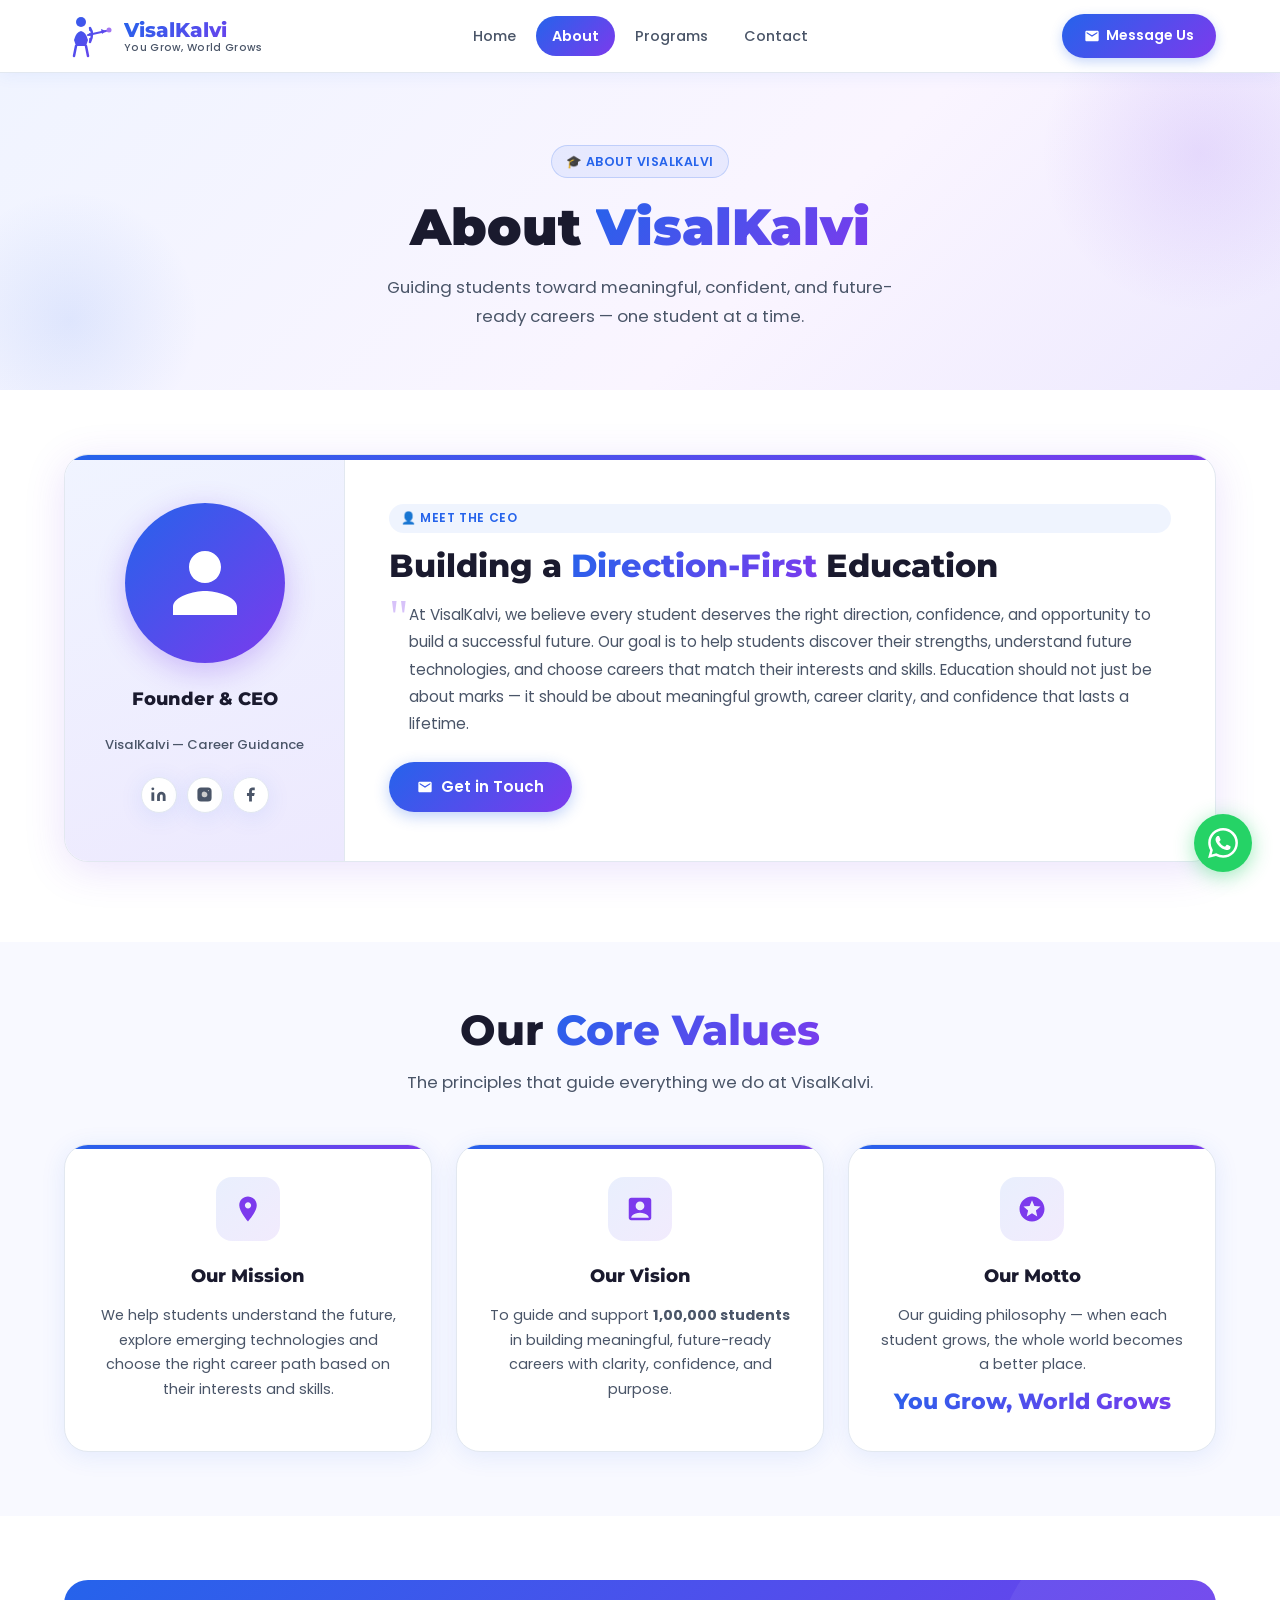
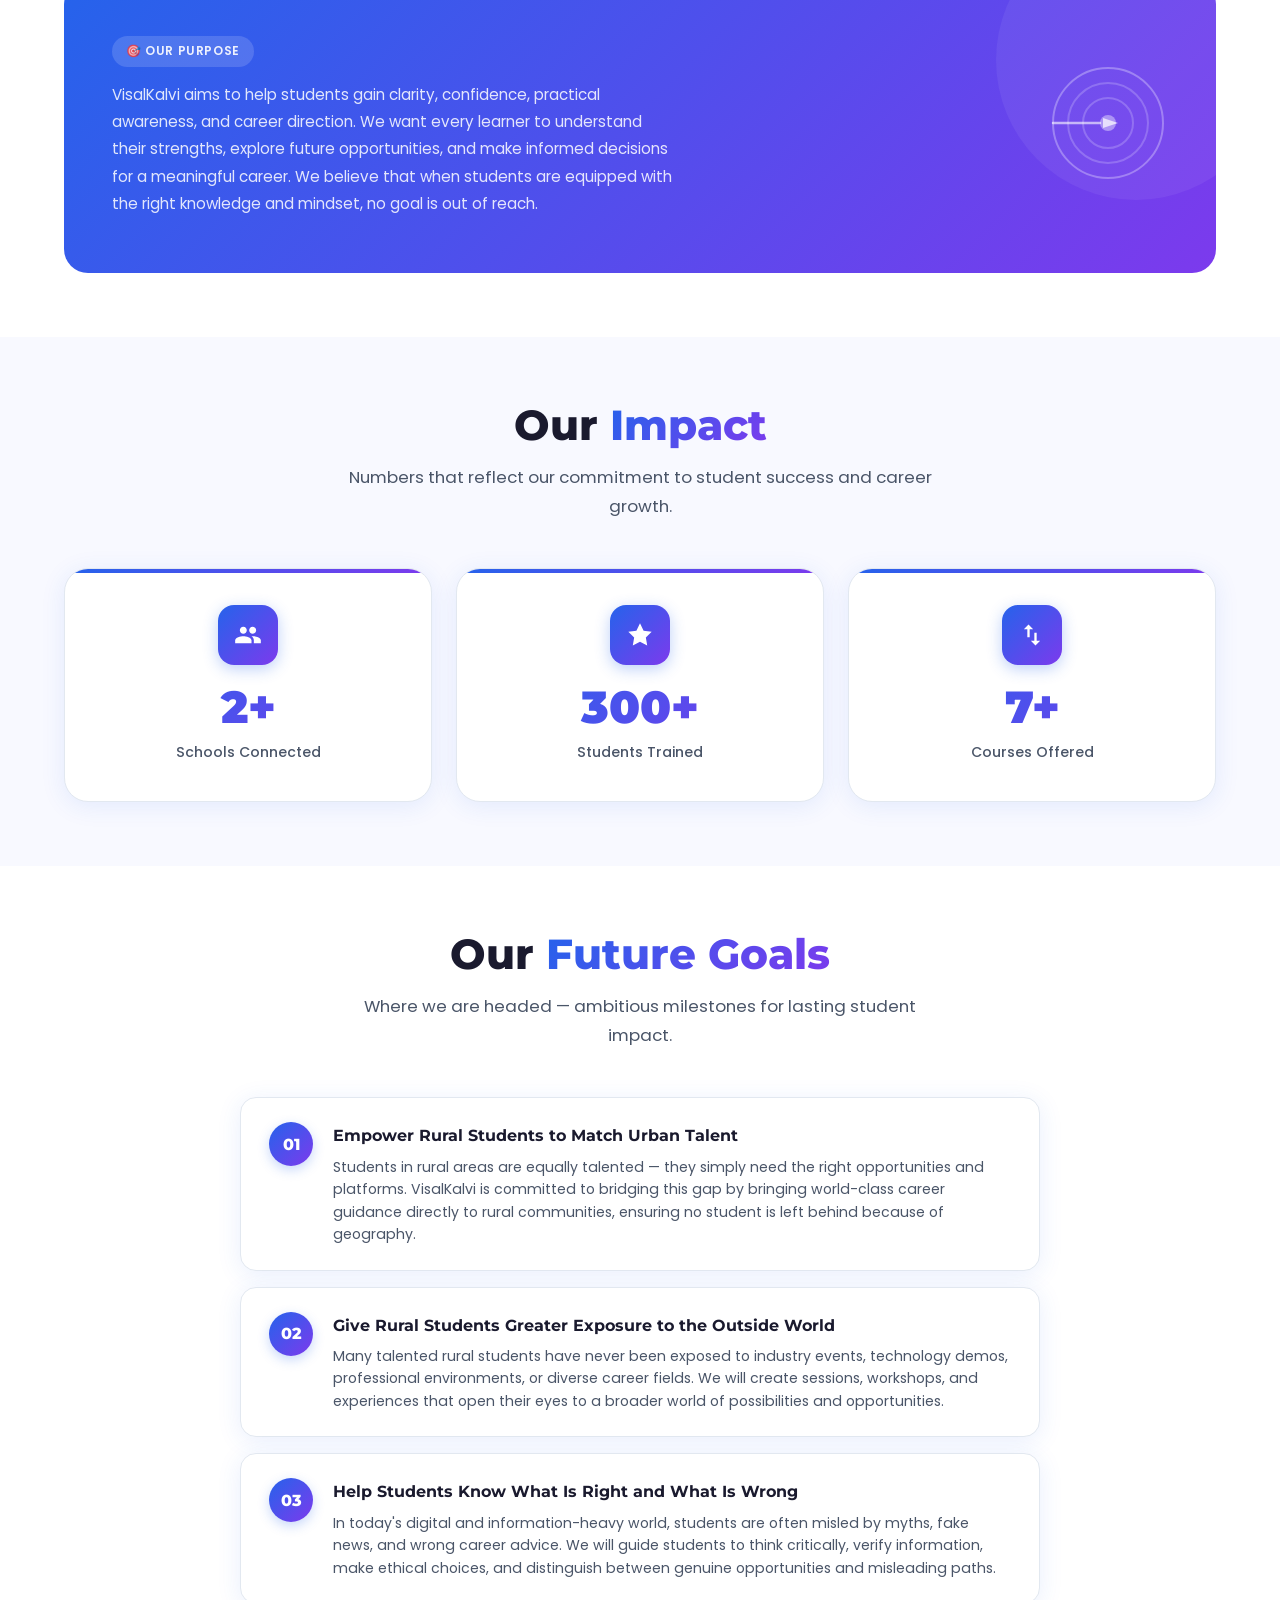
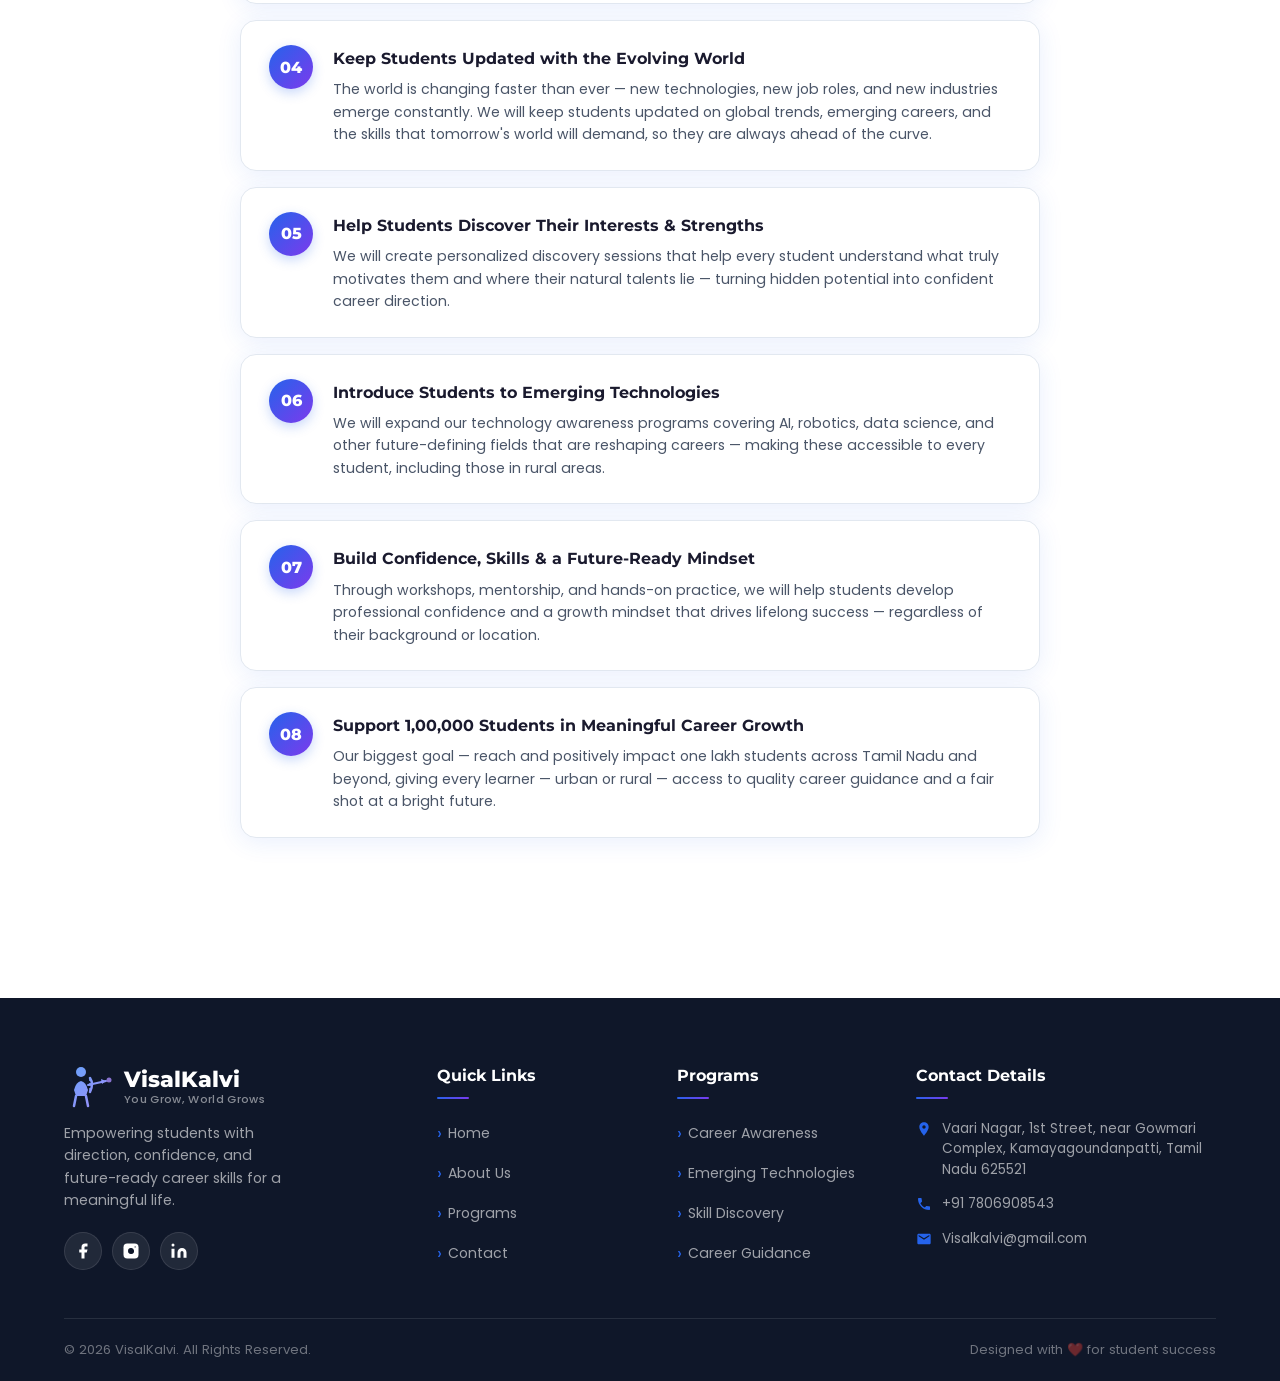
==== commit 454e524b: "Implement separate header/footer files, remove Our Goal header, and update statistics" ====
--- a/about.html
+++ b/about.html
@@ -13,53 +13,8 @@
 </head>
 <body>
 
-<!-- ===== HEADER ===== -->
-<header class="site-header" id="site-header">
-  <div class="header-inner">
-    <a href="home.html" class="header-logo">
-      <svg class="logo-icon" viewBox="0 0 48 48" fill="none" xmlns="http://www.w3.org/2000/svg">
-        <defs><linearGradient id="lg1" x1="0" y1="0" x2="48" y2="48" gradientUnits="userSpaceOnUse"><stop offset="0%" stop-color="#2563EB"/><stop offset="100%" stop-color="#7C3AED"/></linearGradient></defs>
-        <circle cx="17" cy="10" r="5" fill="url(#lg1)"/>
-        <path d="M10 28 Q12 20 17 19 Q22 20 24 28 L22 34 L12 34 Z" fill="url(#lg1)"/>
-        <path d="M12 34 L10 44 M22 34 L24 44" stroke="url(#lg1)" stroke-width="2.5" stroke-linecap="round"/>
-        <path d="M26 16 Q30 22 26 30" stroke="url(#lg1)" stroke-width="2.5" stroke-linecap="round" fill="none"/>
-        <line x1="26" y1="16" x2="26" y2="30" stroke="url(#lg1)" stroke-width="1.5" stroke-dasharray="3,2"/>
-        <line x1="24" y1="23" x2="42" y2="19" stroke="url(#lg1)" stroke-width="2" stroke-linecap="round"/>
-        <polygon points="42,19 37,17 38,22" fill="url(#lg1)"/>
-        <circle cx="45" cy="18" r="2.5" fill="#7C3AED" opacity="0.7"/>
-      </svg>
-      <div class="logo-text">
-        <span class="logo-name">VisalKalvi</span>
-        <span class="logo-motto">You Grow, World Grows</span>
-      </div>
-    </a>
-
-    <nav class="header-nav" aria-label="Main navigation">
-      <a href="home.html" class="nav-link">Home</a>
-      <a href="about.html" class="nav-link active">About</a>
-      <a href="programs.html" class="nav-link">Programs</a>
-      <a href="contact.html" class="nav-link">Contact</a>
-    </nav>
-
-    <div class="header-right">
-      <a href="contact.html" class="header-cta">
-        <svg viewBox="0 0 24 24" width="16" height="16" fill="white"><path d="M20 4H4c-1.1 0-2 .9-2 2v12c0 1.1.9 2 2 2h16c1.1 0 2-.9 2-2V6c0-1.1-.9-2-2-2zm0 4l-8 5-8-5V6l8 5 8-5v2z"/></svg>
-        Message Us
-      </a>
-    </div>
-
-    <button class="menu-toggle" id="menuToggle" aria-label="Open menu" aria-expanded="false">
-      <span></span><span></span><span></span>
-    </button>
-  </div>
-  <nav class="mobile-nav" id="mobileNav" aria-label="Mobile navigation">
-    <a href="home.html" class="nav-link">Home</a>
-    <a href="about.html" class="nav-link active">About</a>
-    <a href="programs.html" class="nav-link">Programs</a>
-    <a href="contact.html" class="nav-link">Contact</a>
-    <a href="contact.html" class="header-cta">Message Us</a>
-  </nav>
-</header>
+<!-- Placeholder for Shared Header -->
+<div id="header-placeholder"></div>
 
 <!-- ===== 1. PAGE HERO ===== -->
 <section class="page-hero">
@@ -165,7 +120,6 @@
     <div class="goal-card">
       <div class="goal-card-content">
         <span class="goal-tag">🎯 Our Purpose</span>
-        <h2>Our Goal</h2>
         <p>
           VisalKalvi aims to help students gain clarity, confidence, practical awareness, and career direction. We want every learner to understand their strengths, explore future opportunities, and make informed decisions for a meaningful career. We believe that when students are equipped with the right knowledge and mindset, no goal is out of reach.
         </p>
@@ -194,8 +148,8 @@
         <div class="stat-icon">
           <svg viewBox="0 0 24 24"><path d="M16 11c1.66 0 2.99-1.34 2.99-3S17.66 5 16 5c-1.66 0-3 1.34-3 3s1.34 3 3 3zm-8 0c1.66 0 2.99-1.34 2.99-3S9.66 5 8 5C6.34 5 5 6.34 5 8s1.34 3 3 3zm0 2c-2.33 0-7 1.17-7 3.5V19h14v-2.5c0-2.33-4.67-3.5-7-3.5zm8 0c-.29 0-.62.02-.97.05 1.16.84 1.97 1.97 1.97 3.45V19h6v-2.5c0-2.33-4.67-3.5-7-3.5z"/></svg>
         </div>
-        <span class="stat-number">250+</span>
-        <span class="stat-label">Students Covered</span>
+        <span class="stat-number">2+</span>
+        <span class="stat-label">Schools Connected</span>
       </div>
       <div class="stat-card">
         <div class="stat-icon">
@@ -208,8 +162,8 @@
         <div class="stat-icon">
           <svg viewBox="0 0 24 24"><path d="M9 3L5 6.99h3V14h2V6.99h3L9 3zm7 14.01V10h-2v7.01h-3L15 21l4-3.99h-3z"/></svg>
         </div>
-        <span class="stat-number">75+</span>
-        <span class="stat-label">Career Guidance Sessions</span>
+        <span class="stat-number">7+</span>
+        <span class="stat-label">Courses Offered</span>
       </div>
     </div>
   </div>
@@ -299,93 +253,46 @@
   </div>
 </section>
 
-<!-- ===== FOOTER ===== -->
-<footer class="site-footer">
-  <div class="container">
-    <div class="footer-grid">
-      <div class="footer-brand">
-        <a href="home.html" class="header-logo" style="text-decoration:none;">
-          <svg class="logo-icon" viewBox="0 0 48 48" fill="none" xmlns="http://www.w3.org/2000/svg">
-            <defs><linearGradient id="flg2" x1="0" y1="0" x2="48" y2="48" gradientUnits="userSpaceOnUse"><stop offset="0%" stop-color="#60a5fa"/><stop offset="100%" stop-color="#a78bfa"/></linearGradient></defs>
-            <circle cx="17" cy="10" r="5" fill="url(#flg2)"/>
-            <path d="M10 28 Q12 20 17 19 Q22 20 24 28 L22 34 L12 34 Z" fill="url(#flg2)"/>
-            <path d="M12 34 L10 44 M22 34 L24 44" stroke="url(#flg2)" stroke-width="2.5" stroke-linecap="round"/>
-            <path d="M26 16 Q30 22 26 30" stroke="url(#flg2)" stroke-width="2.5" stroke-linecap="round" fill="none"/>
-            <line x1="26" y1="16" x2="26" y2="30" stroke="url(#flg2)" stroke-width="1.5" stroke-dasharray="3,2"/>
-            <line x1="24" y1="23" x2="42" y2="19" stroke="url(#flg2)" stroke-width="2" stroke-linecap="round"/>
-            <polygon points="42,19 37,17 38,22" fill="url(#flg2)"/>
-            <circle cx="45" cy="18" r="2.5" fill="#a78bfa" opacity="0.8"/>
-          </svg>
-          <div class="logo-text">
-            <span class="logo-name" style="color:#fff;-webkit-text-fill-color:#fff;background:none;">VisalKalvi</span>
-            <span class="logo-motto">You Grow, World Grows</span>
-          </div>
-        </a>
-        <p class="footer-tagline">Empowering students with direction, confidence, and future-ready career skills for a meaningful life.</p>
-        <div class="footer-social">
-          <a href="#" class="social-icon" aria-label="Facebook"><svg viewBox="0 0 24 24"><path d="M18 2h-3a5 5 0 0 0-5 5v3H7v4h3v8h4v-8h3l1-4h-4V7a1 1 0 0 1 1-1h3z"/></svg></a>
-          <a href="#" class="social-icon" aria-label="Instagram"><svg viewBox="0 0 24 24"><rect x="2" y="2" width="20" height="20" rx="5" ry="5"/><path d="M16 11.37A4 4 0 1 1 12.63 8 4 4 0 0 1 16 11.37z" fill="#0f1729"/><line x1="17.5" y1="6.5" x2="17.51" y2="6.5" stroke="#0f1729" stroke-width="1.5" stroke-linecap="round"/></svg></a>
-          <a href="#" class="social-icon" aria-label="LinkedIn"><svg viewBox="0 0 24 24"><path d="M16 8a6 6 0 0 1 6 6v7h-4v-7a2 2 0 0 0-2-2 2 2 0 0 0-2 2v7h-4v-7a6 6 0 0 1 6-6z"/><rect x="2" y="9" width="4" height="12"/><circle cx="4" cy="4" r="2"/></svg></a>
-        </div>
-      </div>
-      <div>
-        <h4 class="footer-col-title">Quick Links</h4>
-        <ul class="footer-links">
-          <li><a href="home.html">Home</a></li>
-          <li><a href="about.html">About Us</a></li>
-          <li><a href="programs.html">Programs</a></li>
-          <li><a href="contact.html">Contact</a></li>
-        </ul>
-      </div>
-      <div>
-        <h4 class="footer-col-title">Programs</h4>
-        <ul class="footer-links">
-          <li><a href="programs.html">Career Awareness</a></li>
-          <li><a href="programs.html">Emerging Technologies</a></li>
-          <li><a href="programs.html">Skill Discovery</a></li>
-          <li><a href="programs.html">Career Guidance</a></li>
-        </ul>
-      </div>
-      <div>
-        <h4 class="footer-col-title">Contact Details</h4>
-        <ul class="footer-contact-list">
-          <li class="footer-contact-item">
-            <svg viewBox="0 0 24 24"><path d="M12 2C8.13 2 5 5.13 5 9c0 5.25 7 13 7 13s7-7.75 7-13c0-3.87-3.13-7-7-7zm0 9.5c-1.38 0-2.5-1.12-2.5-2.5s1.12-2.5 2.5-2.5 2.5 1.12 2.5 2.5-1.12 2.5-2.5 2.5z"/></svg>
-            Vaari Nagar, 1st Street, near Gowmari Complex, Kamayagoundanpatti, Tamil Nadu 625521
-          </li>
-          <li class="footer-contact-item">
-            <svg viewBox="0 0 24 24"><path d="M6.62 10.79c1.44 2.83 3.76 5.14 6.59 6.59l2.2-2.2c.27-.27.67-.36 1.02-.24 1.12.37 2.33.57 3.57.57.55 0 1 .45 1 1V20c0 .55-.45 1-1 1-9.39 0-17-7.61-17-17 0-.55.45-1 1-1h3.5c.55 0 1 .45 1 1 0 1.25.2 2.45.57 3.57.11.35.03.74-.25 1.02l-2.2 2.2z"/></svg>
-            +91 7806908543
-          </li>
-          <li class="footer-contact-item">
-            <svg viewBox="0 0 24 24"><path d="M20 4H4c-1.1 0-2 .9-2 2v12c0 1.1.9 2 2 2h16c1.1 0 2-.9 2-2V6c0-1.1-.9-2-2-2zm0 4l-8 5-8-5V6l8 5 8-5v2z"/></svg>
-            Visalkalvi@gmail.com
-          </li>
-        </ul>
-      </div>
-    </div>
-    <div class="footer-bottom">
-      <span>© 2026 VisalKalvi. All Rights Reserved.</span>
-      <span>Designed with ❤️ for student success</span>
-    </div>
-  </div>
-</footer>
-
-<!-- WhatsApp Float -->
-<div class="whatsapp-float">
-  <a href="https://wa.me/917806908543" target="_blank" rel="noopener" aria-label="Chat on WhatsApp">
-    <svg viewBox="0 0 24 24"><path d="M17.472 14.382c-.297-.149-1.758-.867-2.03-.967-.273-.099-.471-.148-.67.15-.197.297-.767.966-.94 1.164-.173.199-.347.223-.644.075-.297-.15-1.255-.463-2.39-1.475-.883-.788-1.48-1.761-1.653-2.059-.173-.297-.018-.458.13-.606.134-.133.298-.347.446-.52.149-.174.198-.298.298-.497.099-.198.05-.371-.025-.52-.075-.149-.669-1.612-.916-2.207-.242-.579-.487-.5-.669-.51-.173-.008-.371-.01-.57-.01-.198 0-.52.074-.792.372-.272.297-1.04 1.016-1.04 2.479 0 1.462 1.065 2.875 1.213 3.074.149.198 2.096 3.2 5.077 4.487.709.306 1.262.489 1.694.625.712.227 1.36.195 1.871.118.571-.085 1.758-.719 2.006-1.413.248-.694.248-1.289.173-1.413-.074-.124-.272-.198-.57-.347m-5.421 7.403h-.004a9.87 9.87 0 0 1-5.031-1.378l-.361-.214-3.741.982.998-3.648-.235-.374a9.86 9.86 0 0 1-1.51-5.26c.001-5.45 4.436-9.884 9.888-9.884 2.64 0 5.122 1.03 6.988 2.898a9.825 9.825 0 0 1 2.893 6.994c-.003 5.45-4.437 9.884-9.885 9.884m8.413-18.297A11.815 11.815 0 0 0 12.05 0C5.495 0 .16 5.335.157 11.892c0 2.096.547 4.142 1.588 5.945L.057 24l6.305-1.654a11.882 11.882 0 0 0 5.683 1.448h.005c6.554 0 11.89-5.335 11.893-11.893a11.821 11.821 0 0 0-3.48-8.413z"/></svg>
-    <span class="wa-tooltip">Chat with VisalKalvi</span>
-  </a>
-</div>
+<!-- Placeholder for Shared Footer -->
+<div id="footer-placeholder"></div>
 
 <script>
-  const toggle = document.getElementById('menuToggle');
-  const nav = document.getElementById('mobileNav');
-  toggle.addEventListener('click', () => {
-    nav.classList.toggle('open');
-    toggle.setAttribute('aria-expanded', nav.classList.contains('open'));
-  });
+  // Dynamically load Header
+  fetch('header.html')
+    .then(response => response.text())
+    .then(data => {
+      document.getElementById('header-placeholder').innerHTML = data;
+      
+      // Highlight active link
+      const currentPage = window.location.pathname.split('/').pop() || 'about.html';
+      const navLinks = document.querySelectorAll('.nav-link');
+      navLinks.forEach(link => {
+        if (link.getAttribute('href') === currentPage) {
+          link.classList.add('active');
+        } else {
+          link.classList.remove('active');
+        }
+      });
+
+      // Bind Mobile Menu Toggle Event
+      const toggle = document.getElementById('menuToggle');
+      const nav = document.getElementById('mobileNav');
+      if (toggle && nav) {
+        toggle.addEventListener('click', () => {
+          nav.classList.toggle('open');
+          toggle.setAttribute('aria-expanded', nav.classList.contains('open'));
+        });
+      }
+    })
+    .catch(err => console.error('Error loading header:', err));
+
+  // Dynamically load Footer
+  fetch('footer.html')
+    .then(response => response.text())
+    .then(data => {
+      document.getElementById('footer-placeholder').innerHTML = data;
+    })
+    .catch(err => console.error('Error loading footer:', err));
 </script>
 </body>
 </html>
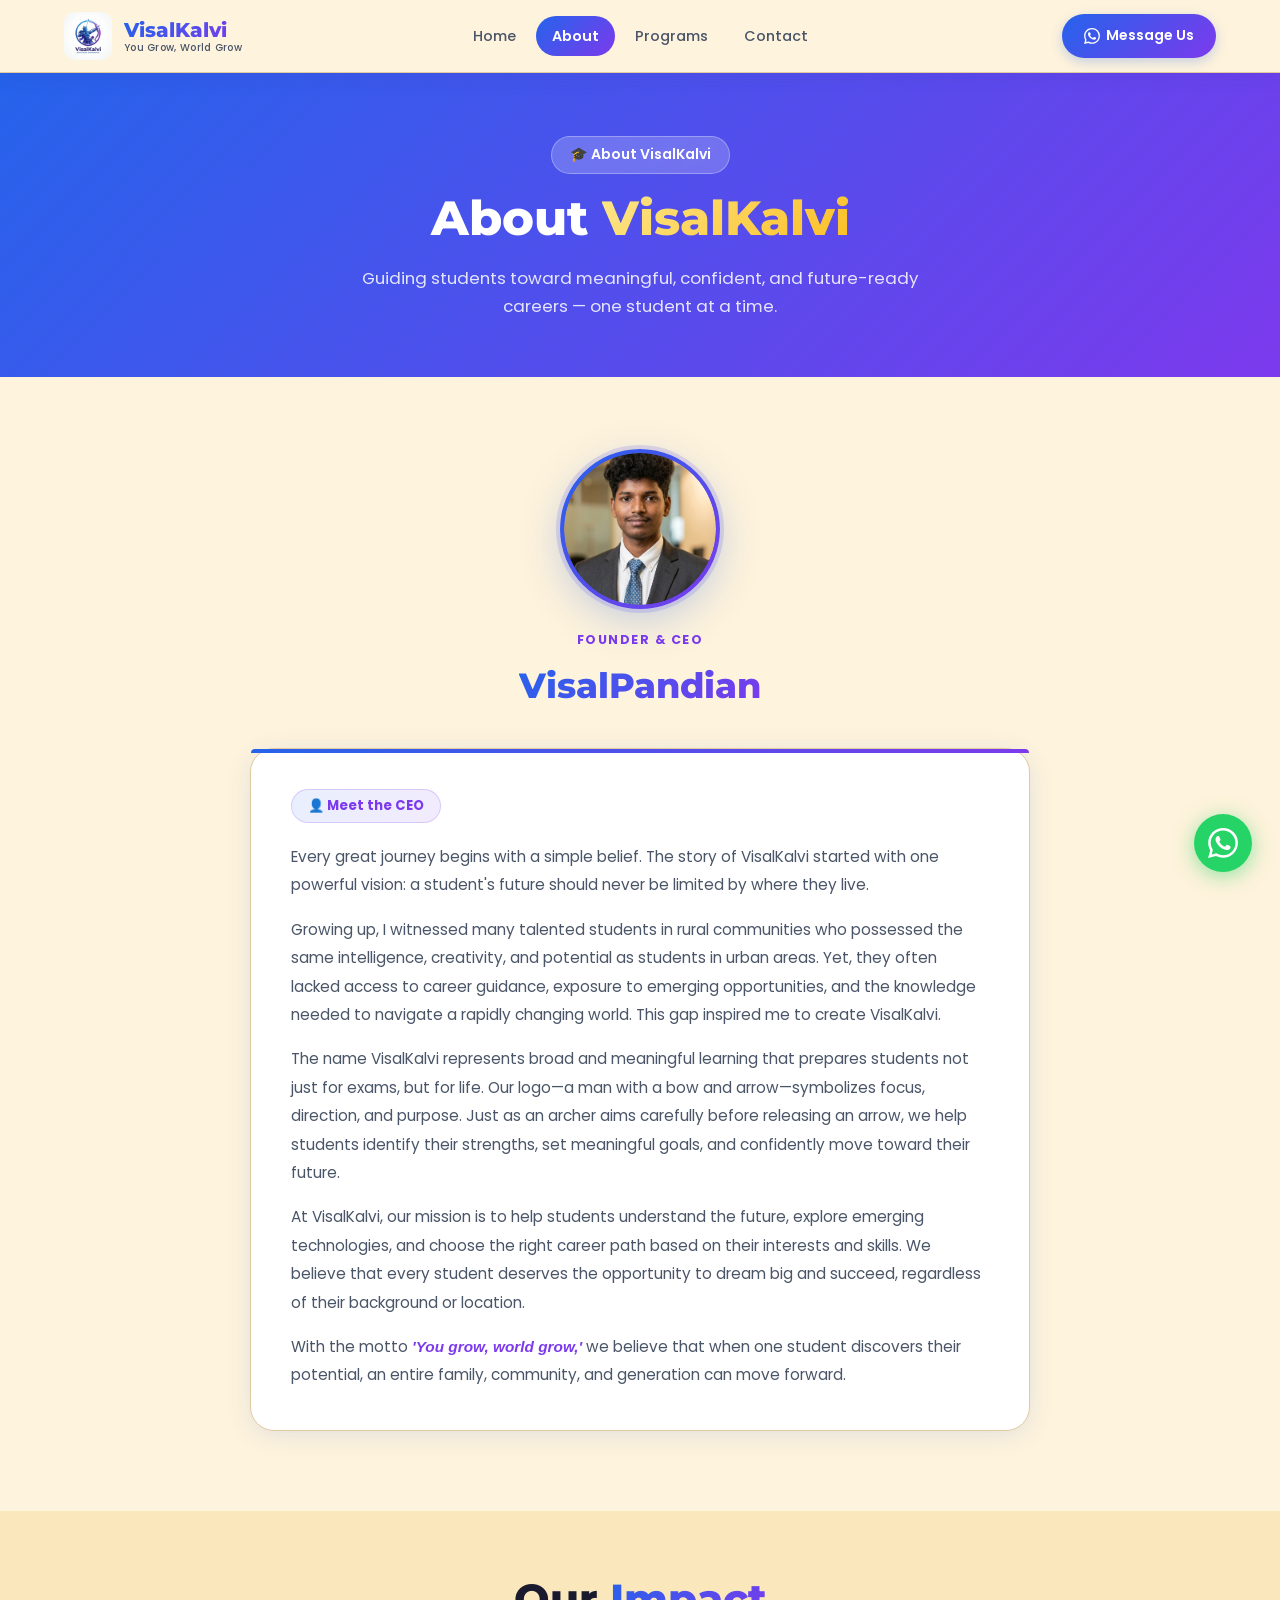
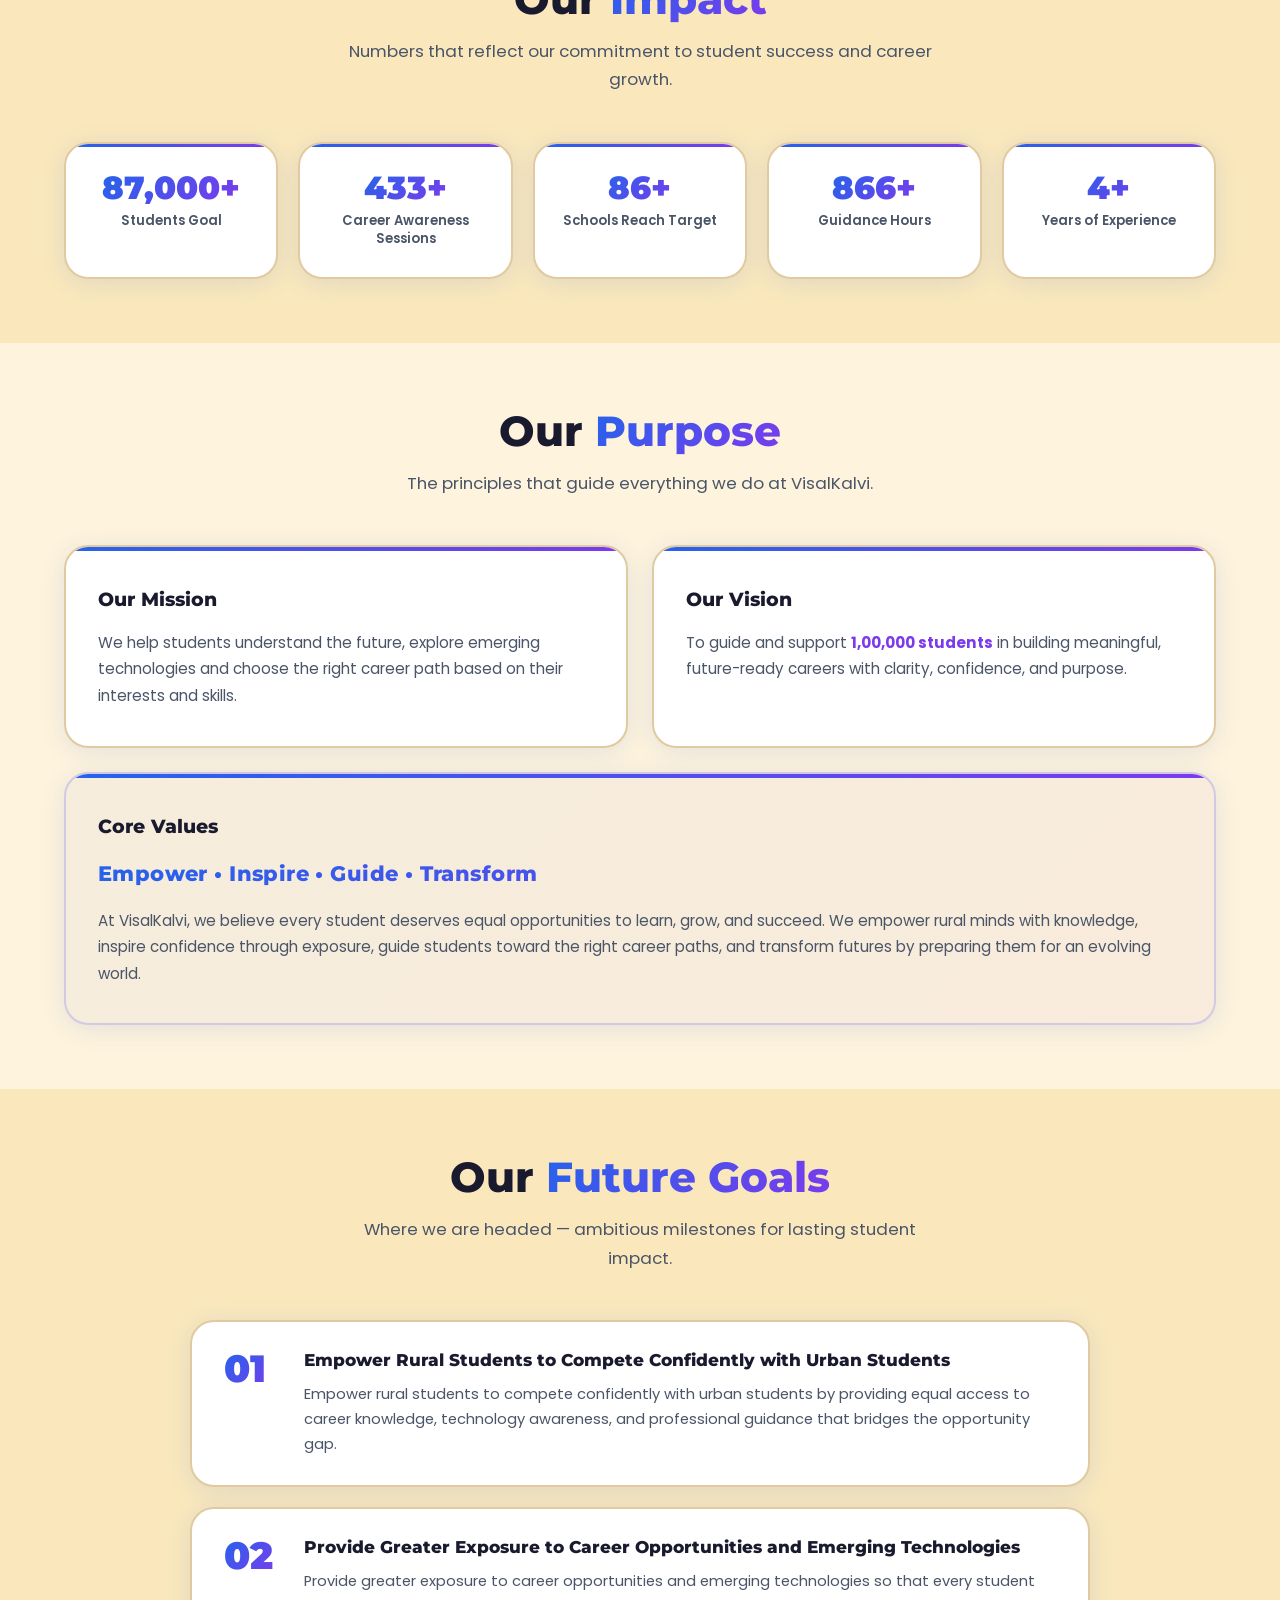
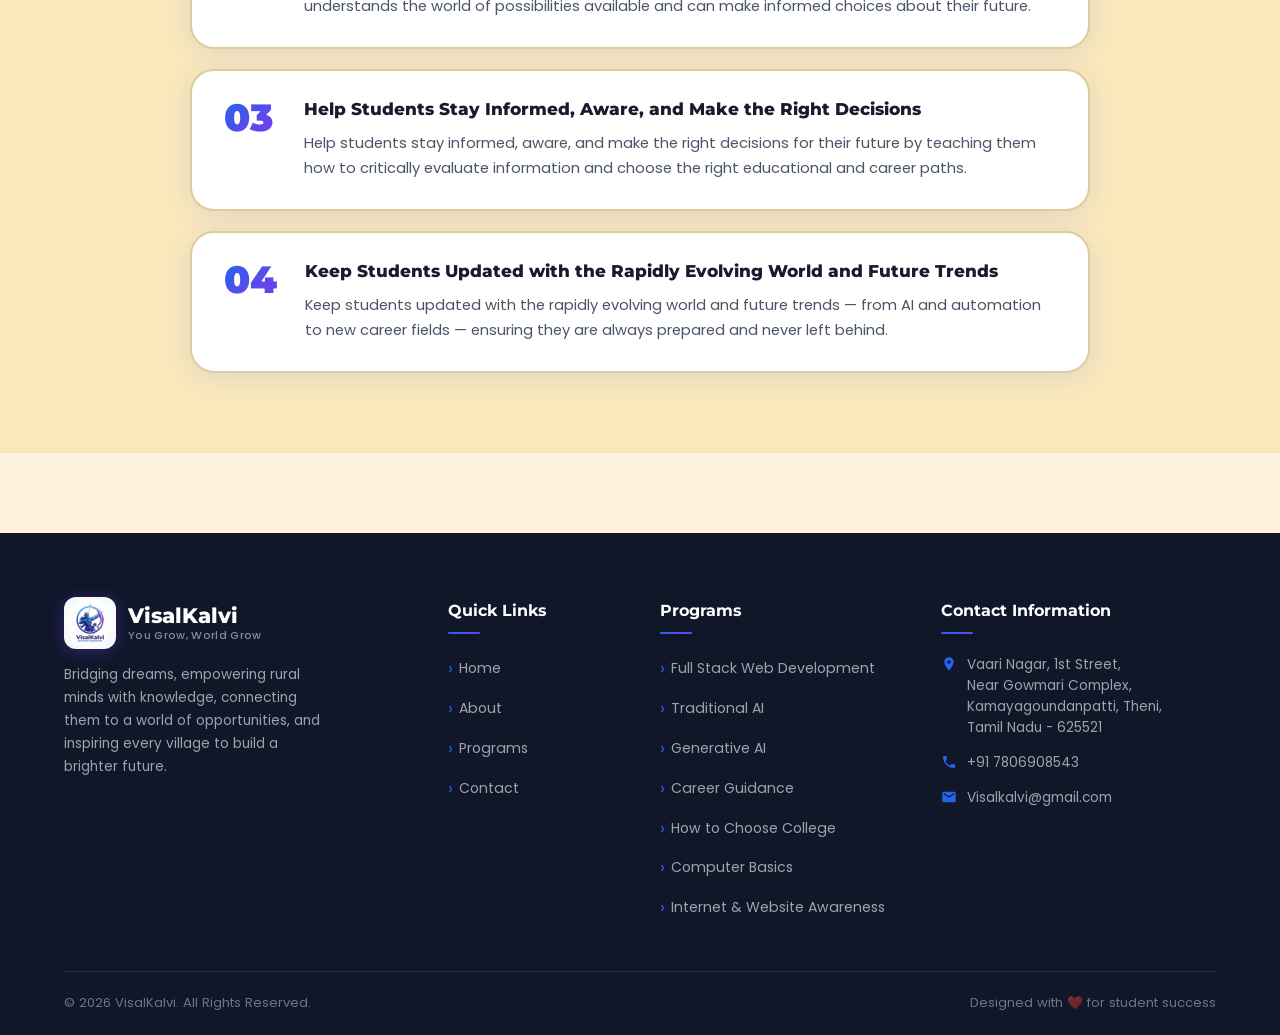
==== commit 8ba68598: "Complete VisalKalvi website update: beige theme, new programs, CEO section, counters, contact form, " ====
--- a/about.html
+++ b/about.html
@@ -4,7 +4,7 @@
   <meta charset="UTF-8" />
   <meta name="viewport" content="width=device-width, initial-scale=1.0" />
   <title>About VisalKalvi — Our Mission, Vision & Team</title>
-  <meta name="description" content="Learn about VisalKalvi's mission to guide 1,00,000 students toward future-ready careers. Meet our CEO and discover our values." />
+  <meta name="description" content="Learn about VisalKalvi's mission to guide 1,00,000 students toward future-ready careers. Meet our Founder & CEO VisalPandian and discover our values." />
   <link rel="preconnect" href="https://fonts.googleapis.com" />
   <link rel="preconnect" href="https://fonts.gstatic.com" crossorigin />
   <link href="https://fonts.googleapis.com/css2?family=Poppins:wght@300;400;500;600;700;800;900&family=Montserrat:wght@400;600;700;800;900&display=swap" rel="stylesheet" />
@@ -28,224 +28,137 @@
 </section>
 
 <!-- ===== 2. MEET THE CEO ===== -->
-<section class="section" style="padding-top: 64px;">
-  <div class="container">
-    <div class="ceo-card">
-      <div class="ceo-inner">
-        <!-- Photo side -->
-        <div class="ceo-photo-side">
-          <div class="ceo-avatar">
-            <svg viewBox="0 0 24 24" xmlns="http://www.w3.org/2000/svg">
-              <path d="M12 12c2.7 0 4.8-2.1 4.8-4.8S14.7 2.4 12 2.4 7.2 4.5 7.2 7.2 9.3 12 12 12zm0 2.4c-3.2 0-9.6 1.6-9.6 4.8v2.4h19.2v-2.4c0-3.2-6.4-4.8-9.6-4.8z"/>
-            </svg>
-          </div>
-          <div class="ceo-name">Founder & CEO</div>
-          <div class="ceo-title">VisalKalvi — Career Guidance</div>
-          <div class="ceo-social">
-            <a href="#" aria-label="LinkedIn">
-              <svg viewBox="0 0 24 24"><path d="M16 8a6 6 0 0 1 6 6v7h-4v-7a2 2 0 0 0-2-2 2 2 0 0 0-2 2v7h-4v-7a6 6 0 0 1 6-6z"/><rect x="2" y="9" width="4" height="12"/><circle cx="4" cy="4" r="2"/></svg>
-            </a>
-            <a href="#" aria-label="Instagram">
-              <svg viewBox="0 0 24 24"><rect x="2" y="2" width="20" height="20" rx="5" ry="5"/><path d="M16 11.37A4 4 0 1 1 12.63 8 4 4 0 0 1 16 11.37z" style="fill:#ccc"/><line x1="17.5" y1="6.5" x2="17.51" y2="6.5" stroke="#ccc" stroke-width="1.5" stroke-linecap="round"/></svg>
-            </a>
-            <a href="#" aria-label="Facebook">
-              <svg viewBox="0 0 24 24"><path d="M18 2h-3a5 5 0 0 0-5 5v3H7v4h3v8h4v-8h3l1-4h-4V7a1 1 0 0 1 1-1h3z"/></svg>
-            </a>
-          </div>
-        </div>
-
-        <!-- Content side -->
-        <div class="ceo-content">
-          <span class="ceo-tag">👤 Meet the CEO</span>
-          <h2>Building a <span>Direction-First</span> Education</h2>
-          <p class="ceo-quote">
-            At VisalKalvi, we believe every student deserves the right direction, confidence, and opportunity to build a successful future. Our goal is to help students discover their strengths, understand future technologies, and choose careers that match their interests and skills. Education should not just be about marks — it should be about meaningful growth, career clarity, and confidence that lasts a lifetime.
-          </p>
-          <a href="contact.html" class="btn-primary" style="width:fit-content;">
-            <svg viewBox="0 0 24 24" width="16" height="16" fill="white"><path d="M20 4H4c-1.1 0-2 .9-2 2v12c0 1.1.9 2 2 2h16c1.1 0 2-.9 2-2V6c0-1.1-.9-2-2-2zm0 4l-8 5-8-5V6l8 5 8-5v2z"/></svg>
-            Get in Touch
-          </a>
-        </div>
-      </div>
-    </div>
-  </div>
-</section>
-
-<!-- ===== 3. MISSION VISION MOTTO ===== -->
-<section class="section" style="background:#f8f9ff; padding-top:64px; padding-bottom:64px;">
-  <div class="container">
-    <h2 class="section-title">Our <span class="gradient-text">Core Values</span></h2>
+<section class="section" style="padding-top: 72px; text-align: center;">
+  <div class="container">
+    <div class="ceo-centered">
+      <!-- Photo center -->
+      <div class="ceo-photo-wrap">
+        <img src="ceo-photo.jpg" alt="VisalPandian — Founder & CEO of VisalKalvi" class="ceo-photo" onerror="this.style.display='none'; document.getElementById('ceo-avatar-fallback').style.display='flex';" />
+        <div class="ceo-avatar-fallback" id="ceo-avatar-fallback">
+          <svg viewBox="0 0 24 24" xmlns="http://www.w3.org/2000/svg">
+            <path d="M12 12c2.7 0 4.8-2.1 4.8-4.8S14.7 2.4 12 2.4 7.2 4.5 7.2 7.2 9.3 12 12 12zm0 2.4c-3.2 0-9.6 1.6-9.6 4.8v2.4h19.2v-2.4c0-3.2-6.4-4.8-9.6-4.8z"/>
+          </svg>
+        </div>
+      </div>
+
+      <!-- Title below photo -->
+      <p class="ceo-role-label">FOUNDER &amp; CEO</p>
+      <h2 class="ceo-name-title">VisalPandian</h2>
+
+      <!-- CEO Story -->
+      <div class="ceo-story-block">
+        <span class="ceo-story-tag">👤 Meet the CEO</span>
+        <div class="ceo-story-text">
+          <p>Every great journey begins with a simple belief. The story of VisalKalvi started with one powerful vision: a student's future should never be limited by where they live.</p>
+          <p>Growing up, I witnessed many talented students in rural communities who possessed the same intelligence, creativity, and potential as students in urban areas. Yet, they often lacked access to career guidance, exposure to emerging opportunities, and the knowledge needed to navigate a rapidly changing world. This gap inspired me to create VisalKalvi.</p>
+          <p>The name VisalKalvi represents broad and meaningful learning that prepares students not just for exams, but for life. Our logo—a man with a bow and arrow—symbolizes focus, direction, and purpose. Just as an archer aims carefully before releasing an arrow, we help students identify their strengths, set meaningful goals, and confidently move toward their future.</p>
+          <p>At VisalKalvi, our mission is to help students understand the future, explore emerging technologies, and choose the right career path based on their interests and skills. We believe that every student deserves the opportunity to dream big and succeed, regardless of their background or location.</p>
+          <p>With the motto <em>'You grow, world grow,'</em> we believe that when one student discovers their potential, an entire family, community, and generation can move forward.</p>
+        </div>
+      </div>
+    </div>
+  </div>
+</section>
+
+<!-- ===== 3. IMPACT SECTION (moved above mission/vision/core values) ===== -->
+<section class="section" id="impact-section" style="background: var(--beige-dark); padding-top:64px; padding-bottom:64px;">
+  <div class="container">
+    <h2 class="section-title">Our <span class="gradient-text">Impact</span></h2>
+    <p class="section-subtitle">Numbers that reflect our commitment to student success and career growth.</p>
+    <div class="stats-grid" id="stats-grid">
+      <div class="stat-card" id="stat-card-1">
+        <span class="stat-number" data-target="100000" data-suffix="+">0</span>
+        <span class="stat-label">Students Goal</span>
+      </div>
+      <div class="stat-card" id="stat-card-2">
+        <span class="stat-number" data-target="500" data-suffix="+">0</span>
+        <span class="stat-label">Career Awareness Sessions</span>
+      </div>
+      <div class="stat-card" id="stat-card-3">
+        <span class="stat-number" data-target="100" data-suffix="+">0</span>
+        <span class="stat-label">Schools Reach Target</span>
+      </div>
+      <div class="stat-card" id="stat-card-4">
+        <span class="stat-number" data-target="1000" data-suffix="+">0</span>
+        <span class="stat-label">Guidance Hours</span>
+      </div>
+      <div class="stat-card" id="stat-card-5">
+        <span class="stat-number" data-target="5" data-suffix="+">0</span>
+        <span class="stat-label">Years of Experience</span>
+      </div>
+    </div>
+  </div>
+</section>
+
+<!-- ===== 4. MISSION / VISION / CORE VALUES ===== -->
+<section class="section" style="padding-top:64px; padding-bottom:64px;">
+  <div class="container">
+    <h2 class="section-title">Our <span class="gradient-text">Purpose</span></h2>
     <p class="section-subtitle">The principles that guide everything we do at VisalKalvi.</p>
     <div class="mvv-grid">
       <!-- Mission -->
-      <div class="mvv-card">
-        <div class="mvv-icon">
-          <svg viewBox="0 0 24 24">
-            <path d="M12 2C8.13 2 5 5.13 5 9c0 5.25 7 13 7 13s7-7.75 7-13c0-3.87-3.13-7-7-7zm0 9.5c-1.38 0-2.5-1.12-2.5-2.5s1.12-2.5 2.5-2.5 2.5 1.12 2.5 2.5-1.12 2.5-2.5 2.5z"/>
-          </svg>
-        </div>
+      <div class="mvv-card" id="mvv-mission">
         <h3>Our Mission</h3>
         <p>We help students understand the future, explore emerging technologies and choose the right career path based on their interests and skills.</p>
       </div>
 
       <!-- Vision -->
-      <div class="mvv-card">
-        <div class="mvv-icon">
-          <svg viewBox="0 0 24 24">
-            <path d="M19 3H5c-1.1 0-2 .9-2 2v14c0 1.1.9 2 2 2h14c1.1 0 2-.9 2-2V5c0-1.1-.9-2-2-2zm-7 3c1.93 0 3.5 1.57 3.5 3.5S13.93 13 12 13s-3.5-1.57-3.5-3.5S10.07 6 12 6zm7 13H5v-.23c0-.62.28-1.2.76-1.58C7.47 15.82 9.64 15 12 15s4.53.82 6.24 2.19c.48.38.76.97.76 1.58V19z"/>
-          </svg>
-        </div>
+      <div class="mvv-card" id="mvv-vision">
         <h3>Our Vision</h3>
         <p>To guide and support <strong>1,00,000 students</strong> in building meaningful, future-ready careers with clarity, confidence, and purpose.</p>
       </div>
 
-      <!-- Motto -->
-      <div class="mvv-card">
-        <div class="mvv-icon">
-          <svg viewBox="0 0 24 24">
-            <path d="M11.99 2C6.47 2 2 6.48 2 12s4.47 10 9.99 10C17.52 22 22 17.52 22 12S17.52 2 11.99 2zm4.24 16L12 15.45 7.77 18l1.12-4.81-3.73-3.23 4.92-.42L12 5l1.92 4.53 4.92.42-3.73 3.23L16.23 18z"/>
-          </svg>
-        </div>
-        <h3>Our Motto</h3>
-        <p>Our guiding philosophy — when each student grows, the whole world becomes a better place.</p>
-        <span class="mvv-motto-text">You Grow, World Grows</span>
-      </div>
-    </div>
-  </div>
-</section>
-
-<!-- ===== 4. OUR GOAL ===== -->
-<section class="section" style="padding-top:64px; padding-bottom:64px;">
-  <div class="container">
-    <div class="goal-card">
-      <div class="goal-card-content">
-        <span class="goal-tag">🎯 Our Purpose</span>
-        <p>
-          VisalKalvi aims to help students gain clarity, confidence, practical awareness, and career direction. We want every learner to understand their strengths, explore future opportunities, and make informed decisions for a meaningful career. We believe that when students are equipped with the right knowledge and mindset, no goal is out of reach.
-        </p>
-      </div>
-      <div class="goal-illustration">
-        <svg viewBox="0 0 120 120" xmlns="http://www.w3.org/2000/svg">
-          <circle cx="60" cy="60" r="55" stroke="white" stroke-width="2" fill="none" opacity="0.3"/>
-          <circle cx="60" cy="60" r="40" stroke="white" stroke-width="2" fill="none" opacity="0.2"/>
-          <circle cx="60" cy="60" r="25" stroke="white" stroke-width="2" fill="none" opacity="0.2"/>
-          <circle cx="60" cy="60" r="8" fill="white" opacity="0.4"/>
-          <line x1="5" y1="60" x2="52" y2="60" stroke="white" stroke-width="2.5" stroke-linecap="round" opacity="0.6"/>
-          <polygon points="55,55 70,60 55,65" fill="white" opacity="0.7"/>
-        </svg>
-      </div>
-    </div>
-  </div>
-</section>
-
-<!-- ===== 5. STATISTICS ===== -->
-<section class="section" style="background:#f8f9ff; padding-top:64px; padding-bottom:64px;">
-  <div class="container">
-    <h2 class="section-title">Our <span class="gradient-text">Impact</span></h2>
-    <p class="section-subtitle">Numbers that reflect our commitment to student success and career growth.</p>
-    <div class="stats-grid">
-      <div class="stat-card">
-        <div class="stat-icon">
-          <svg viewBox="0 0 24 24"><path d="M16 11c1.66 0 2.99-1.34 2.99-3S17.66 5 16 5c-1.66 0-3 1.34-3 3s1.34 3 3 3zm-8 0c1.66 0 2.99-1.34 2.99-3S9.66 5 8 5C6.34 5 5 6.34 5 8s1.34 3 3 3zm0 2c-2.33 0-7 1.17-7 3.5V19h14v-2.5c0-2.33-4.67-3.5-7-3.5zm8 0c-.29 0-.62.02-.97.05 1.16.84 1.97 1.97 1.97 3.45V19h6v-2.5c0-2.33-4.67-3.5-7-3.5z"/></svg>
-        </div>
-        <span class="stat-number">2+</span>
-        <span class="stat-label">Schools Connected</span>
-      </div>
-      <div class="stat-card">
-        <div class="stat-icon">
-          <svg viewBox="0 0 24 24"><path d="M12 2l3.09 6.26L22 9.27l-5 4.87 1.18 6.88L12 17.77l-6.18 3.25L7 14.14 2 9.27l6.91-1.01L12 2z"/></svg>
-        </div>
-        <span class="stat-number">300+</span>
-        <span class="stat-label">Students Trained</span>
-      </div>
-      <div class="stat-card">
-        <div class="stat-icon">
-          <svg viewBox="0 0 24 24"><path d="M9 3L5 6.99h3V14h2V6.99h3L9 3zm7 14.01V10h-2v7.01h-3L15 21l4-3.99h-3z"/></svg>
-        </div>
-        <span class="stat-number">7+</span>
-        <span class="stat-label">Courses Offered</span>
-      </div>
-    </div>
-  </div>
-</section>
-
-<!-- ===== 6. FUTURE GOALS ===== -->
-<section class="section" style="padding-top:64px; padding-bottom:80px;">
+      <!-- Core Values — full width -->
+      <div class="mvv-card mvv-core-values" id="mvv-core-values">
+        <h3>Core Values</h3>
+        <div class="core-values-tagline">Empower &bull; Inspire &bull; Guide &bull; Transform</div>
+        <p>At VisalKalvi, we believe every student deserves equal opportunities to learn, grow, and succeed. We empower rural minds with knowledge, inspire confidence through exposure, guide students toward the right career paths, and transform futures by preparing them for an evolving world.</p>
+      </div>
+    </div>
+  </div>
+</section>
+
+<!-- ===== 5. FUTURE GOALS ===== -->
+<section class="section" style="background: var(--beige-dark); padding-top:64px; padding-bottom:80px;">
   <div class="container">
     <h2 class="section-title">Our <span class="gradient-text">Future Goals</span></h2>
     <p class="section-subtitle">Where we are headed — ambitious milestones for lasting student impact.</p>
 
     <div class="goals-list">
 
-      <!-- Rural Equality Goal -->
-      <div class="goal-item">
+      <!-- Goal 1 -->
+      <div class="goal-item" id="goal-1">
         <div class="goal-num">01</div>
         <div class="goal-item-text">
-          <h4>Empower Rural Students to Match Urban Talent</h4>
-          <p>Students in rural areas are equally talented — they simply need the right opportunities and platforms. VisalKalvi is committed to bridging this gap by bringing world-class career guidance directly to rural communities, ensuring no student is left behind because of geography.</p>
-        </div>
-      </div>
-
-      <!-- Exposure Goal -->
-      <div class="goal-item">
+          <h4>Empower Rural Students to Compete Confidently with Urban Students</h4>
+          <p>Empower rural students to compete confidently with urban students by providing equal access to career knowledge, technology awareness, and professional guidance that bridges the opportunity gap.</p>
+        </div>
+      </div>
+
+      <!-- Goal 2 -->
+      <div class="goal-item" id="goal-2">
         <div class="goal-num">02</div>
         <div class="goal-item-text">
-          <h4>Give Rural Students Greater Exposure to the Outside World</h4>
-          <p>Many talented rural students have never been exposed to industry events, technology demos, professional environments, or diverse career fields. We will create sessions, workshops, and experiences that open their eyes to a broader world of possibilities and opportunities.</p>
-        </div>
-      </div>
-
-      <!-- Right vs Wrong Goal -->
-      <div class="goal-item">
+          <h4>Provide Greater Exposure to Career Opportunities and Emerging Technologies</h4>
+          <p>Provide greater exposure to career opportunities and emerging technologies so that every student understands the world of possibilities available and can make informed choices about their future.</p>
+        </div>
+      </div>
+
+      <!-- Goal 3 -->
+      <div class="goal-item" id="goal-3">
         <div class="goal-num">03</div>
         <div class="goal-item-text">
-          <h4>Help Students Know What Is Right and What Is Wrong</h4>
-          <p>In today's digital and information-heavy world, students are often misled by myths, fake news, and wrong career advice. We will guide students to think critically, verify information, make ethical choices, and distinguish between genuine opportunities and misleading paths.</p>
-        </div>
-      </div>
-
-      <!-- Evolving World Goal -->
-      <div class="goal-item">
+          <h4>Help Students Stay Informed, Aware, and Make the Right Decisions</h4>
+          <p>Help students stay informed, aware, and make the right decisions for their future by teaching them how to critically evaluate information and choose the right educational and career paths.</p>
+        </div>
+      </div>
+
+      <!-- Goal 4 -->
+      <div class="goal-item" id="goal-4">
         <div class="goal-num">04</div>
         <div class="goal-item-text">
-          <h4>Keep Students Updated with the Evolving World</h4>
-          <p>The world is changing faster than ever — new technologies, new job roles, and new industries emerge constantly. We will keep students updated on global trends, emerging careers, and the skills that tomorrow's world will demand, so they are always ahead of the curve.</p>
-        </div>
-      </div>
-
-      <!-- Discovery Goal -->
-      <div class="goal-item">
-        <div class="goal-num">05</div>
-        <div class="goal-item-text">
-          <h4>Help Students Discover Their Interests & Strengths</h4>
-          <p>We will create personalized discovery sessions that help every student understand what truly motivates them and where their natural talents lie — turning hidden potential into confident career direction.</p>
-        </div>
-      </div>
-
-      <!-- Technology Goal -->
-      <div class="goal-item">
-        <div class="goal-num">06</div>
-        <div class="goal-item-text">
-          <h4>Introduce Students to Emerging Technologies</h4>
-          <p>We will expand our technology awareness programs covering AI, robotics, data science, and other future-defining fields that are reshaping careers — making these accessible to every student, including those in rural areas.</p>
-        </div>
-      </div>
-
-      <!-- Confidence Goal -->
-      <div class="goal-item">
-        <div class="goal-num">07</div>
-        <div class="goal-item-text">
-          <h4>Build Confidence, Skills & a Future-Ready Mindset</h4>
-          <p>Through workshops, mentorship, and hands-on practice, we will help students develop professional confidence and a growth mindset that drives lifelong success — regardless of their background or location.</p>
-        </div>
-      </div>
-
-      <!-- 1 Lakh Goal -->
-      <div class="goal-item">
-        <div class="goal-num">08</div>
-        <div class="goal-item-text">
-          <h4>Support 1,00,000 Students in Meaningful Career Growth</h4>
-          <p>Our biggest goal — reach and positively impact one lakh students across Tamil Nadu and beyond, giving every learner — urban or rural — access to quality career guidance and a fair shot at a bright future.</p>
+          <h4>Keep Students Updated with the Rapidly Evolving World and Future Trends</h4>
+          <p>Keep students updated with the rapidly evolving world and future trends — from AI and automation to new career fields — ensuring they are always prepared and never left behind.</p>
         </div>
       </div>
 
@@ -263,7 +176,6 @@
     .then(data => {
       document.getElementById('header-placeholder').innerHTML = data;
       
-      // Highlight active link
       const currentPage = window.location.pathname.split('/').pop() || 'about.html';
       const navLinks = document.querySelectorAll('.nav-link');
       navLinks.forEach(link => {
@@ -274,7 +186,6 @@
         }
       });
 
-      // Bind Mobile Menu Toggle Event
       const toggle = document.getElementById('menuToggle');
       const nav = document.getElementById('mobileNav');
       if (toggle && nav) {
@@ -293,6 +204,56 @@
       document.getElementById('footer-placeholder').innerHTML = data;
     })
     .catch(err => console.error('Error loading footer:', err));
+
+  // ===== COUNTER ANIMATION =====
+  function animateCounter(el) {
+    const target = parseInt(el.getAttribute('data-target'), 10);
+    const suffix = el.getAttribute('data-suffix') || '';
+    const duration = 2000;
+    const start = performance.now();
+
+    function update(now) {
+      const elapsed = now - start;
+      const progress = Math.min(elapsed / duration, 1);
+      // Ease out cubic
+      const eased = 1 - Math.pow(1 - progress, 3);
+      const current = Math.floor(eased * target);
+      // Format large numbers
+      if (current >= 1000) {
+        el.textContent = (current / 1000).toFixed(0) + ',000' + suffix;
+      } else {
+        el.textContent = current + suffix;
+      }
+      if (progress < 1) {
+        requestAnimationFrame(update);
+      } else {
+        if (target >= 1000) {
+          const formatted = target.toLocaleString('en-IN');
+          el.textContent = formatted + suffix;
+        } else {
+          el.textContent = target + suffix;
+        }
+      }
+    }
+    requestAnimationFrame(update);
+  }
+
+  // Trigger counters when impact section enters viewport
+  const statsGrid = document.getElementById('stats-grid');
+  let countersStarted = false;
+
+  const observer = new IntersectionObserver((entries) => {
+    entries.forEach(entry => {
+      if (entry.isIntersecting && !countersStarted) {
+        countersStarted = true;
+        document.querySelectorAll('.stat-number').forEach(el => {
+          animateCounter(el);
+        });
+      }
+    });
+  }, { threshold: 0.3 });
+
+  if (statsGrid) observer.observe(statsGrid);
 </script>
 </body>
 </html>
--- a/style.css
+++ b/style.css
@@ -14,12 +14,15 @@
   --gradient:    linear-gradient(135deg, #2563EB 0%, #7C3AED 100%);
   --gradient-h:  linear-gradient(135deg, #1D4ED8 0%, #6D28D9 100%);
   --white:       #ffffff;
-  --bg:          #f8f9ff;
+  --beige:       #FEF3DC;
+  --beige-dark:  #FAE8BC;
+  --bg:          #FEF3DC;
   --text:        #1a1a2e;
   --text-light:  #4a5568;
-  --border:      #e2e8f0;
-  --shadow:      0 4px 24px rgba(37, 99, 235, 0.10);
-  --shadow-lg:   0 8px 40px rgba(124, 58, 237, 0.15);
+  --border:      #e2caA0;
+  --shadow:      0 4px 24px rgba(37, 99, 235, 0.12);
+  --shadow-lg:   0 8px 40px rgba(124, 58, 237, 0.18);
+  --glow:        0 0 20px rgba(99, 102, 241, 0.4);
   --radius:      16px;
   --radius-lg:   24px;
   --radius-pill: 999px;
@@ -40,10 +43,11 @@
 
 body {
   font-family: 'Poppins', 'Montserrat', sans-serif;
-  background: var(--white);
+  background: var(--beige);
   color: var(--text);
   line-height: 1.7;
   overflow-x: hidden;
+  padding-top: 72px;
 }
 
 img { display: block; max-width: 100%; }
@@ -82,8 +86,8 @@
 }
 .btn-primary:hover {
   background: var(--gradient-h);
-  transform: translateY(-2px);
-  box-shadow: 0 8px 25px rgba(37, 99, 235, 0.4);
+  transform: translateY(-3px);
+  box-shadow: 0 8px 28px rgba(37, 99, 235, 0.45);
 }
 
 .btn-outline {
@@ -103,7 +107,26 @@
   background: var(--gradient);
   color: var(--white);
   border-color: transparent;
-  transform: translateY(-2px);
+  transform: translateY(-3px);
+}
+
+.btn-white {
+  display: inline-flex;
+  align-items: center;
+  gap: 8px;
+  background: var(--white);
+  color: var(--purple);
+  padding: 14px 36px;
+  border-radius: var(--radius-pill);
+  font-weight: 700;
+  font-size: 1rem;
+  border: none;
+  transition: var(--transition);
+  box-shadow: 0 4px 20px rgba(0,0,0,0.15);
+}
+.btn-white:hover {
+  transform: translateY(-3px);
+  box-shadow: 0 10px 30px rgba(0,0,0,0.2);
 }
 
 .section-title {
@@ -124,33 +147,95 @@
   margin-bottom: 48px;
 }
 
-.card {
-  background: var(--white);
-  border-radius: var(--radius-lg);
-  box-shadow: var(--shadow);
-  border: 1px solid var(--border);
-  overflow: hidden;
-  transition: var(--transition);
-}
-.card:hover {
-  box-shadow: var(--shadow-lg);
-  transform: translateY(-4px);
+/* Universal Glow Card Hover */
+.card,
+.why-card,
+.program-card,
+.testi-card,
+.stat-card,
+.mvv-card,
+.goal-item,
+.prog-full-card,
+.benefit-card,
+.contact-extra-card {
+  transition: var(--transition);
+}
+.card:hover,
+.why-card:hover,
+.program-card:hover,
+.testi-card:hover,
+.stat-card:hover,
+.mvv-card:hover,
+.goal-item:hover,
+.prog-full-card:hover,
+.benefit-card:hover,
+.contact-extra-card:hover {
+  transform: translateY(-8px);
+  box-shadow: 0 0 20px rgba(99,102,241,0.4), 0 16px 40px rgba(37,99,235,0.15);
+  border-color: rgba(99,102,241,0.4) !important;
 }
 
 /* ---------- Section spacing ---------- */
-.section { padding: 80px 0; }
-.section-sm { padding: 48px 0; }
+.section { padding: 80px 0; background: var(--beige); }
+.section-sm { padding: 48px 0; background: var(--beige); }
+.section-alt { padding: 80px 0; background: var(--beige-dark); }
+
+/* Page hero sections */
+.page-hero {
+  background: var(--gradient);
+  padding: 64px 0 56px;
+  text-align: center;
+  color: white;
+}
+.page-hero-inner {
+  display: flex;
+  flex-direction: column;
+  align-items: center;
+  gap: 16px;
+}
+.page-hero h1 {
+  font-family: 'Montserrat', sans-serif;
+  font-size: clamp(2rem, 5vw, 3rem);
+  font-weight: 800;
+  color: white;
+  line-height: 1.2;
+}
+.page-hero h1 .gradient-text {
+  background: linear-gradient(135deg, #fde68a, #fbbf24);
+  -webkit-background-clip: text;
+  -webkit-text-fill-color: transparent;
+  background-clip: text;
+}
+.page-hero p {
+  color: rgba(255,255,255,0.85);
+  font-size: 1.05rem;
+  max-width: 560px;
+}
+.page-badge {
+  display: inline-block;
+  background: rgba(255,255,255,0.2);
+  color: white;
+  padding: 6px 18px;
+  border-radius: var(--radius-pill);
+  font-size: 0.88rem;
+  font-weight: 600;
+  border: 1px solid rgba(255,255,255,0.3);
+  backdrop-filter: blur(4px);
+}
 
 /* =========================================
    HEADER
    ========================================= */
 .site-header {
-  background: var(--white);
+  position: fixed;
+  top: 0;
+  left: 0;
+  width: 100%;
+  z-index: 1000;
+  background: rgba(254, 243, 220, 0.97);
   border-bottom: 1px solid var(--border);
-  box-shadow: 0 2px 16px rgba(37,99,235,0.07);
-  position: sticky;
-  top: 0;
-  z-index: 999;
+  box-shadow: 0 4px 18px rgba(60, 40, 150, 0.1);
+  backdrop-filter: blur(12px);
 }
 
 .header-inner {
@@ -189,7 +274,7 @@
   background-clip: text;
 }
 .logo-motto {
-  font-size: 0.65rem;
+  font-size: 0.62rem;
   color: var(--text-light);
   font-weight: 500;
   letter-spacing: 0.03em;
@@ -206,7 +291,7 @@
   transition: var(--transition);
   position: relative;
 }
-.nav-link:hover { color: var(--blue); background: rgba(37,99,235,0.06); }
+.nav-link:hover { color: var(--blue); background: rgba(37,99,235,0.08); }
 .nav-link.active {
   background: var(--gradient);
   color: var(--white);
@@ -233,7 +318,7 @@
 .header-cta:hover {
   background: var(--gradient-h);
   transform: translateY(-2px);
-  box-shadow: 0 6px 20px rgba(37,99,235,0.35);
+  box-shadow: 0 6px 20px rgba(37,99,235,0.4);
 }
 
 /* Mobile Menu Toggle */
@@ -259,7 +344,7 @@
 .mobile-nav {
   display: none;
   flex-direction: column;
-  background: var(--white);
+  background: var(--beige);
   border-top: 1px solid var(--border);
   padding: 16px 24px 20px;
   gap: 4px;
@@ -280,35 +365,36 @@
 
 .footer-grid {
   display: grid;
-  grid-template-columns: 2fr 1.2fr 1.2fr 1.8fr;
+  grid-template-columns: 2fr 1fr 1.4fr 1.6fr;
   gap: 40px;
   padding-bottom: 48px;
   border-bottom: 1px solid rgba(255,255,255,0.1);
 }
 
-.footer-brand .logo-name { -webkit-text-fill-color: unset; background: none; color: #fff; font-size: 1.4rem; }
-.footer-brand .logo-motto { color: rgba(255,255,255,0.5); font-size: 0.7rem; }
+/* Footer logo image */
+.footer-logo-img {
+  width: 52px;
+  height: 52px;
+  object-fit: contain;
+  border-radius: 12px;
+  flex-shrink: 0;
+  filter: drop-shadow(0 2px 8px rgba(124,58,237,0.35));
+}
+.footer-logo-link {
+  display: flex;
+  align-items: center;
+  gap: 12px;
+}
+
+.footer-brand .logo-name { -webkit-text-fill-color: unset; background: none; color: #fff; font-size: 1.3rem; }
+.footer-brand .logo-motto { color: rgba(255,255,255,0.5); font-size: 0.68rem; }
 .footer-tagline {
   color: rgba(255,255,255,0.6);
-  font-size: 0.88rem;
-  margin-top: 12px;
-  line-height: 1.6;
-  max-width: 240px;
-}
-.footer-social { display: flex; gap: 10px; margin-top: 20px; }
-.social-icon {
-  width: 38px;
-  height: 38px;
-  border-radius: 50%;
-  background: rgba(255,255,255,0.08);
-  display: flex;
-  align-items: center;
-  justify-content: center;
-  transition: var(--transition);
-  border: 1px solid rgba(255,255,255,0.1);
-}
-.social-icon:hover { background: var(--gradient); border-color: transparent; transform: translateY(-3px); }
-.social-icon svg { width: 18px; height: 18px; fill: white; }
+  font-size: 0.85rem;
+  margin-top: 14px;
+  line-height: 1.7;
+  max-width: 260px;
+}
 
 .footer-col-title {
   font-family: 'Montserrat', sans-serif;
@@ -347,9 +433,11 @@
   align-items: flex-start;
   font-size: 0.85rem;
   color: rgba(255,255,255,0.6);
-  line-height: 1.5;
+  line-height: 1.55;
 }
 .footer-contact-item svg { width: 16px; height: 16px; flex-shrink: 0; margin-top: 2px; fill: var(--blue); }
+.footer-contact-item a { color: rgba(255,255,255,0.6); }
+.footer-contact-item a:hover { color: #fff; }
 
 .footer-bottom {
   display: flex;
@@ -361,8 +449,6 @@
   flex-wrap: wrap;
   gap: 8px;
 }
-.footer-bottom a { color: rgba(255,255,255,0.5); }
-.footer-bottom a:hover { color: var(--white); }
 
 /* =========================================
    WHATSAPP FLOATING BUTTON
@@ -381,9 +467,13 @@
   height: 58px;
   border-radius: 50%;
   background: #25D366;
-  box-shadow: 0 4px 20px rgba(37, 211, 102, 0.45);
-  animation: wa-pulse 2.4s ease-in-out infinite;
+  box-shadow: 0 4px 20px rgba(37, 211, 102, 0.5);
   position: relative;
+  transition: var(--transition);
+}
+.whatsapp-float a:hover {
+  transform: scale(1.12) translateY(-3px);
+  box-shadow: 0 8px 30px rgba(37, 211, 102, 0.65);
 }
 .whatsapp-float a svg { width: 30px; height: 30px; fill: white; }
 
@@ -413,11 +503,6 @@
 }
 .whatsapp-float a:hover .wa-tooltip { opacity: 1; }
 
-@keyframes wa-pulse {
-  0%,100% { box-shadow: 0 4px 20px rgba(37,211,102,0.45); }
-  50% { box-shadow: 0 4px 35px rgba(37,211,102,0.75), 0 0 0 10px rgba(37,211,102,0.1); }
-}
-
 /* =========================================
    RESPONSIVE — HEADER & FOOTER
    ========================================= */
@@ -430,7 +515,7 @@
   .header-right { display: none; }
   .menu-toggle { display: flex; }
 
-  .footer-grid { grid-template-columns: 1fr 1fr; }
+  .footer-grid { grid-template-columns: 1fr 1fr; gap: 32px; }
 }
 
 @media (max-width: 560px) {
--- a/about.css
+++ b/about.css
@@ -2,217 +2,180 @@
    VisalKalvi — About Page Styles
    ========================================= */
 
-/* ---------- Page Hero ---------- */
-.page-hero {
-  background: linear-gradient(135deg, #f0f4ff 0%, #faf5ff 60%, #ede9fe 100%);
-  padding: 72px 0 60px;
+/* ===== CEO SECTION ===== */
+.ceo-centered {
+  display: flex;
+  flex-direction: column;
+  align-items: center;
   text-align: center;
-  position: relative;
+  max-width: 780px;
+  margin: 0 auto;
+}
+
+.ceo-photo-wrap {
+  width: 160px;
+  height: 160px;
+  border-radius: 50%;
   overflow: hidden;
-}
-.page-hero::before {
-  content: '';
-  position: absolute;
-  top: -80px; right: -80px;
-  width: 320px; height: 320px;
-  background: radial-gradient(circle, rgba(124,58,237,0.12) 0%, transparent 70%);
+  margin-bottom: 20px;
+  border: 4px solid transparent;
+  background: var(--gradient) border-box;
+  box-shadow: 0 0 0 4px rgba(99,102,241,0.2), 0 12px 40px rgba(37,99,235,0.25);
+  position: relative;
+  flex-shrink: 0;
+}
+
+.ceo-photo {
+  width: 100%;
+  height: 100%;
+  object-fit: cover;
   border-radius: 50%;
 }
-.page-hero::after {
-  content: '';
-  position: absolute;
-  bottom: -60px; left: -60px;
-  width: 260px; height: 260px;
-  background: radial-gradient(circle, rgba(37,99,235,0.10) 0%, transparent 70%);
+
+.ceo-avatar-fallback {
+  width: 100%;
+  height: 100%;
   border-radius: 50%;
-}
-.page-hero-inner { position: relative; z-index: 1; }
-.page-badge {
-  display: inline-flex;
+  background: var(--gradient);
+  display: none;
   align-items: center;
-  gap: 6px;
-  background: rgba(37,99,235,0.08);
-  border: 1px solid rgba(37,99,235,0.2);
-  color: var(--blue);
-  padding: 5px 14px;
-  border-radius: var(--radius-pill);
+  justify-content: center;
+}
+.ceo-avatar-fallback svg {
+  width: 80px;
+  height: 80px;
+  fill: white;
+}
+
+.ceo-role-label {
   font-size: 0.78rem;
-  font-weight: 600;
+  font-weight: 700;
+  letter-spacing: 0.12em;
+  color: var(--purple);
   text-transform: uppercase;
-  letter-spacing: 0.04em;
-  margin-bottom: 20px;
-}
-.page-hero h1 {
-  font-family: 'Montserrat', sans-serif;
-  font-size: clamp(2rem, 5vw, 3.2rem);
-  font-weight: 900;
-  color: var(--text);
-  margin-bottom: 16px;
-  line-height: 1.15;
-}
-.page-hero p {
-  font-size: 1.05rem;
-  color: var(--text-light);
-  max-width: 540px;
-  margin-inline: auto;
-  line-height: 1.7;
-}
-
-/* ---------- CEO Section ---------- */
-.ceo-card {
-  background: var(--white);
-  border-radius: var(--radius-lg);
-  box-shadow: var(--shadow-lg);
+  margin-bottom: 6px;
+}
+
+.ceo-name-title {
+  font-family: 'Montserrat', sans-serif;
+  font-size: clamp(1.6rem, 3vw, 2.2rem);
+  font-weight: 800;
+  background: var(--gradient);
+  -webkit-background-clip: text;
+  -webkit-text-fill-color: transparent;
+  background-clip: text;
+  margin-bottom: 32px;
+}
+
+.ceo-story-block {
+  background: #fff;
   border: 1px solid var(--border);
-  overflow: hidden;
-  position: relative;
-}
-.ceo-card::before {
+  border-radius: var(--radius-lg);
+  padding: 40px;
+  text-align: left;
+  box-shadow: var(--shadow);
+  transition: var(--transition);
+  position: relative;
+}
+.ceo-story-block::before {
   content: '';
   position: absolute;
   top: 0; left: 0; right: 0;
-  height: 5px;
-  background: var(--gradient);
-}
-
-.ceo-inner {
+  height: 4px;
+  background: var(--gradient);
+  border-radius: var(--radius-lg) var(--radius-lg) 0 0;
+}
+
+.ceo-story-tag {
+  display: inline-block;
+  background: linear-gradient(135deg, rgba(37,99,235,0.1), rgba(124,58,237,0.1));
+  color: var(--purple);
+  padding: 5px 16px;
+  border-radius: 999px;
+  font-size: 0.82rem;
+  font-weight: 700;
+  margin-bottom: 20px;
+  border: 1px solid rgba(124,58,237,0.2);
+}
+
+.ceo-story-text p {
+  font-size: 0.96rem;
+  color: var(--text-light);
+  line-height: 1.85;
+  margin-bottom: 16px;
+}
+.ceo-story-text p:last-child { margin-bottom: 0; }
+.ceo-story-text em { color: var(--purple); font-style: italic; font-weight: 600; }
+
+/* ===== IMPACT / STATS GRID ===== */
+.stats-grid {
   display: grid;
-  grid-template-columns: 280px 1fr;
-  gap: 0;
-  align-items: stretch;
-}
-
-.ceo-photo-side {
-  background: linear-gradient(160deg, #f0f4ff, #ede9fe);
+  grid-template-columns: repeat(5, 1fr);
+  gap: 20px;
+}
+
+.stat-card {
+  background: #fff;
+  border: 2px solid var(--border);
+  border-radius: var(--radius-lg);
+  padding: 28px 16px;
+  text-align: center;
   display: flex;
   flex-direction: column;
   align-items: center;
-  justify-content: center;
-  padding: 48px 32px;
-  gap: 20px;
-  border-right: 1px solid var(--border);
-}
-
-.ceo-avatar {
-  width: 160px;
-  height: 160px;
-  border-radius: 50%;
-  background: var(--gradient);
-  display: flex;
-  align-items: center;
-  justify-content: center;
-  box-shadow: 0 8px 30px rgba(124,58,237,0.3);
-  position: relative;
-}
-.ceo-avatar::after {
+  gap: 8px;
+  box-shadow: var(--shadow);
+  transition: var(--transition);
+  position: relative;
+  overflow: hidden;
+}
+
+.stat-card::before {
   content: '';
   position: absolute;
-  inset: -4px;
-  border-radius: 50%;
-  background: var(--gradient);
-  z-index: -1;
-  opacity: 0.3;
-}
-.ceo-avatar svg { width: 80px; height: 80px; fill: white; }
-
-.ceo-name {
-  font-family: 'Montserrat', sans-serif;
-  font-weight: 800;
-  font-size: 1.15rem;
-  text-align: center;
-  color: var(--text);
-}
-.ceo-title {
+  top: 0; left: 0; right: 0;
+  height: 3px;
+  background: var(--gradient);
+}
+
+.stat-number {
+  font-family: 'Montserrat', sans-serif;
+  font-size: clamp(1.6rem, 2.5vw, 2.2rem);
+  font-weight: 900;
+  background: var(--gradient);
+  -webkit-background-clip: text;
+  -webkit-text-fill-color: transparent;
+  background-clip: text;
+  line-height: 1;
+  min-width: 80px;
+  display: inline-block;
+}
+
+.stat-label {
   font-size: 0.82rem;
   color: var(--text-light);
+  font-weight: 600;
   text-align: center;
-  font-weight: 500;
-}
-.ceo-social { display: flex; gap: 10px; }
-.ceo-social a {
-  width: 36px; height: 36px;
-  border-radius: 50%;
-  background: var(--white);
-  border: 1px solid var(--border);
-  display: flex;
-  align-items: center;
-  justify-content: center;
-  transition: var(--transition);
-  box-shadow: var(--shadow);
-}
-.ceo-social a:hover { background: var(--gradient); border-color: transparent; }
-.ceo-social a:hover svg { fill: white; }
-.ceo-social svg { width: 17px; height: 17px; fill: var(--text-light); transition: var(--transition); }
-
-.ceo-content {
-  padding: 48px 44px;
-  display: flex;
-  flex-direction: column;
-  justify-content: center;
-}
-.ceo-tag {
-  display: inline-flex;
-  align-items: center;
-  gap: 6px;
-  background: rgba(37,99,235,0.07);
-  color: var(--blue);
-  padding: 4px 12px;
-  border-radius: var(--radius-pill);
-  font-size: 0.75rem;
-  font-weight: 600;
-  text-transform: uppercase;
-  letter-spacing: 0.05em;
-  margin-bottom: 14px;
-}
-.ceo-content h2 {
-  font-family: 'Montserrat', sans-serif;
-  font-size: 2rem;
-  font-weight: 800;
-  color: var(--text);
-  margin-bottom: 16px;
-  line-height: 1.2;
-}
-.ceo-content h2 span {
-  background: var(--gradient);
-  -webkit-background-clip: text;
-  -webkit-text-fill-color: transparent;
-  background-clip: text;
-}
-.ceo-quote {
-  font-size: 0.95rem;
-  color: var(--text-light);
-  line-height: 1.8;
-  margin-bottom: 24px;
-  position: relative;
-  padding-left: 20px;
-}
-.ceo-quote::before {
-  content: '"';
-  position: absolute;
-  left: 0; top: -8px;
-  font-size: 3rem;
-  color: var(--purple);
-  opacity: 0.3;
-  line-height: 1;
-  font-family: Georgia, serif;
-}
-
-/* ---------- Mission Vision Motto ---------- */
+  line-height: 1.4;
+}
+
+/* ===== MISSION / VISION / CORE VALUES GRID ===== */
 .mvv-grid {
   display: grid;
-  grid-template-columns: repeat(3, 1fr);
+  grid-template-columns: 1fr 1fr;
   gap: 24px;
-}
+  align-items: stretch;
+}
+
 .mvv-card {
-  background: var(--white);
-  border-radius: var(--radius-lg);
-  padding: 32px 28px;
-  box-shadow: var(--shadow);
-  border: 1px solid var(--border);
-  text-align: center;
-  transition: var(--transition);
+  background: #fff;
+  border: 2px solid var(--border);
+  border-radius: var(--radius-lg);
+  padding: 36px 32px;
+  box-shadow: var(--shadow);
   position: relative;
   overflow: hidden;
+  transition: var(--transition);
 }
 .mvv-card::before {
   content: '';
@@ -221,209 +184,96 @@
   height: 4px;
   background: var(--gradient);
 }
-.mvv-card:hover { transform: translateY(-6px); box-shadow: var(--shadow-lg); }
-.mvv-icon {
-  width: 64px; height: 64px;
-  background: linear-gradient(135deg, rgba(37,99,235,0.1), rgba(124,58,237,0.1));
-  border-radius: 16px;
-  display: flex;
-  align-items: center;
-  justify-content: center;
-  margin: 0 auto 20px;
-}
-.mvv-icon svg { width: 30px; height: 30px; fill: var(--purple); }
 .mvv-card h3 {
   font-family: 'Montserrat', sans-serif;
-  font-weight: 800;
-  font-size: 1.1rem;
-  margin-bottom: 12px;
+  font-size: 1.2rem;
+  font-weight: 800;
   color: var(--text);
-}
-.mvv-card p {
-  color: var(--text-light);
-  font-size: 0.9rem;
-  line-height: 1.7;
-}
-.mvv-motto-text {
-  font-family: 'Montserrat', sans-serif;
-  font-size: 1.35rem;
-  font-weight: 800;
-  background: var(--gradient);
-  -webkit-background-clip: text;
-  -webkit-text-fill-color: transparent;
-  background-clip: text;
-  display: block;
-  margin-top: 6px;
-}
-
-/* ---------- Our Goal ---------- */
-.goal-card {
-  background: var(--gradient);
-  border-radius: var(--radius-lg);
-  padding: 56px 48px;
-  position: relative;
-  overflow: hidden;
-  display: grid;
-  grid-template-columns: 1fr auto;
-  align-items: center;
-  gap: 40px;
-}
-.goal-card::before {
-  content: '';
-  position: absolute;
-  top: -60px; right: -60px;
-  width: 280px; height: 280px;
-  background: rgba(255,255,255,0.06);
-  border-radius: 50%;
-}
-.goal-card-content { position: relative; z-index: 1; }
-.goal-tag {
-  display: inline-flex;
-  align-items: center;
-  gap: 6px;
-  background: rgba(255,255,255,0.15);
-  color: rgba(255,255,255,0.9);
-  padding: 5px 14px;
-  border-radius: var(--radius-pill);
-  font-size: 0.75rem;
-  font-weight: 600;
-  text-transform: uppercase;
-  letter-spacing: 0.05em;
   margin-bottom: 14px;
 }
-.goal-card h2 {
-  font-family: 'Montserrat', sans-serif;
-  font-size: 2rem;
-  font-weight: 800;
-  color: white;
+.mvv-card p { font-size: 0.95rem; color: var(--text-light); line-height: 1.75; }
+.mvv-card strong { color: var(--purple); }
+
+/* Core Values — full width spanning 2 columns */
+.mvv-core-values {
+  grid-column: 1 / -1;
+  background: linear-gradient(135deg, rgba(37,99,235,0.04), rgba(124,58,237,0.04));
+  border-color: rgba(99,102,241,0.25);
+}
+
+.core-values-tagline {
+  font-family: 'Montserrat', sans-serif;
+  font-size: 1.3rem;
+  font-weight: 800;
+  background: var(--gradient);
+  -webkit-background-clip: text;
+  -webkit-text-fill-color: transparent;
+  background-clip: text;
   margin-bottom: 16px;
-  line-height: 1.2;
-}
-.goal-card p {
-  color: rgba(255,255,255,0.85);
-  font-size: 0.95rem;
-  line-height: 1.8;
-  max-width: 560px;
-}
-.goal-illustration { position: relative; z-index: 1; }
-.goal-illustration svg { width: 120px; height: 120px; fill: rgba(255,255,255,0.15); }
-
-/* ---------- Statistics ---------- */
-.stats-grid {
-  display: grid;
-  grid-template-columns: repeat(3, 1fr);
-  gap: 24px;
-}
-.stat-card {
-  background: var(--white);
-  border-radius: var(--radius-lg);
-  padding: 36px 28px;
-  box-shadow: var(--shadow);
-  border: 1px solid var(--border);
-  text-align: center;
-  transition: var(--transition);
-  position: relative;
-  overflow: hidden;
+  letter-spacing: 0.02em;
+}
+
+/* ===== GOALS LIST ===== */
+.goals-list {
+  display: flex;
+  flex-direction: column;
+  gap: 20px;
+  max-width: 900px;
+  margin: 0 auto;
+}
+
+.goal-item {
+  display: flex;
+  gap: 28px;
+  align-items: flex-start;
+  background: #fff;
+  border: 2px solid var(--border);
+  border-radius: var(--radius-lg);
+  padding: 28px 32px;
+  box-shadow: var(--shadow);
+  transition: var(--transition);
   cursor: default;
 }
-.stat-card::before {
-  content: '';
-  position: absolute;
-  top: 0; left: 0; right: 0;
-  height: 4px;
-  background: var(--gradient);
-}
-.stat-card:hover { transform: translateY(-6px); box-shadow: var(--shadow-lg); }
-.stat-icon {
-  width: 60px; height: 60px;
-  background: var(--gradient);
-  border-radius: 16px;
-  display: flex;
-  align-items: center;
-  justify-content: center;
-  margin: 0 auto 20px;
-  box-shadow: 0 4px 15px rgba(37,99,235,0.3);
-}
-.stat-icon svg { width: 28px; height: 28px; fill: white; }
-.stat-number {
-  font-family: 'Montserrat', sans-serif;
-  font-size: 2.8rem;
+
+.goal-num {
+  font-family: 'Montserrat', sans-serif;
+  font-size: 2.4rem;
   font-weight: 900;
   background: var(--gradient);
   -webkit-background-clip: text;
   -webkit-text-fill-color: transparent;
   background-clip: text;
   line-height: 1;
-  margin-bottom: 8px;
-  display: block;
-}
-.stat-label {
-  color: var(--text-light);
-  font-size: 0.88rem;
-  font-weight: 500;
-}
-
-/* ---------- Future Goals ---------- */
-.goals-list {
-  display: flex;
-  flex-direction: column;
-  gap: 16px;
-  max-width: 800px;
-  margin-inline: auto;
-}
-.goal-item {
-  background: var(--white);
-  border-radius: var(--radius);
-  padding: 24px 28px;
-  box-shadow: var(--shadow);
-  border: 1px solid var(--border);
-  display: flex;
-  align-items: flex-start;
-  gap: 20px;
-  transition: var(--transition);
-}
-.goal-item:hover { transform: translateX(6px); box-shadow: var(--shadow-lg); border-left: 3px solid var(--blue); }
-.goal-num {
-  width: 44px; height: 44px;
-  border-radius: 50%;
-  background: var(--gradient);
-  color: white;
-  font-family: 'Montserrat', sans-serif;
-  font-weight: 800;
-  font-size: 1rem;
-  display: flex;
-  align-items: center;
-  justify-content: center;
   flex-shrink: 0;
-  box-shadow: 0 4px 12px rgba(37,99,235,0.25);
-}
+  min-width: 52px;
+}
+
 .goal-item-text h4 {
   font-family: 'Montserrat', sans-serif;
-  font-weight: 700;
-  font-size: 1rem;
+  font-size: 1.05rem;
+  font-weight: 800;
   color: var(--text);
-  margin-bottom: 6px;
-}
-.goal-item-text p {
-  color: var(--text-light);
-  font-size: 0.88rem;
-  line-height: 1.6;
-}
-
-/* =========================================
-   RESPONSIVE — ABOUT
-   ========================================= */
-@media (max-width: 900px) {
-  .ceo-inner { grid-template-columns: 1fr; }
-  .ceo-photo-side { border-right: none; border-bottom: 1px solid var(--border); padding: 36px 24px; }
-  .ceo-content { padding: 32px 28px; }
+  margin-bottom: 10px;
+  line-height: 1.3;
+}
+.goal-item-text p { font-size: 0.92rem; color: var(--text-light); line-height: 1.7; }
+
+/* ===== RESPONSIVE ===== */
+@media (max-width: 992px) {
+  .stats-grid {
+    grid-template-columns: repeat(3, 1fr);
+  }
+}
+
+@media (max-width: 768px) {
   .mvv-grid { grid-template-columns: 1fr; }
+  .mvv-core-values { grid-column: 1; }
+  .stats-grid { grid-template-columns: repeat(2, 1fr); }
+  .ceo-story-block { padding: 28px 20px; }
+  .goal-item { flex-direction: column; gap: 12px; }
+  .goal-num { font-size: 1.8rem; }
+}
+
+@media (max-width: 480px) {
   .stats-grid { grid-template-columns: 1fr 1fr; }
-  .goal-card { grid-template-columns: 1fr; padding: 36px 28px; }
-  .goal-illustration { display: none; }
-}
-
-@media (max-width: 560px) {
-  .stats-grid { grid-template-columns: 1fr; }
-  .ceo-content h2 { font-size: 1.5rem; }
-}
+}
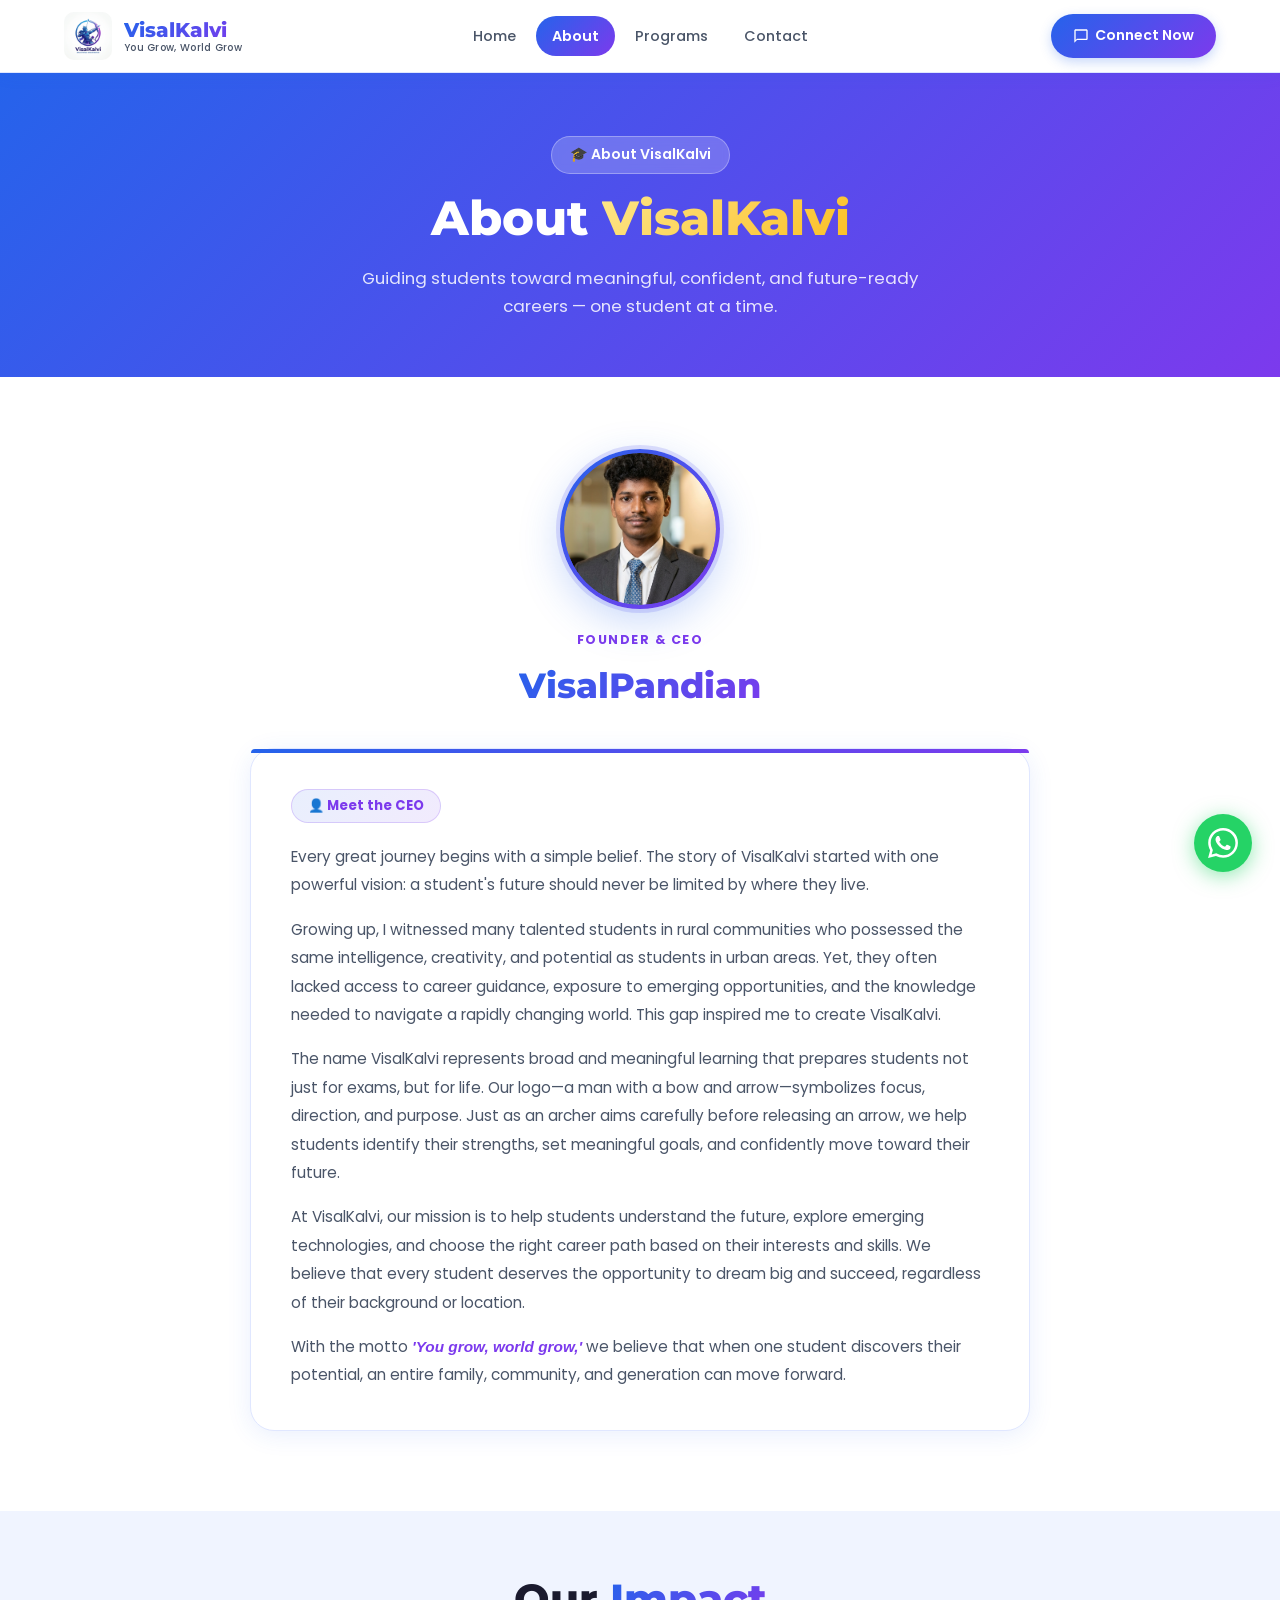
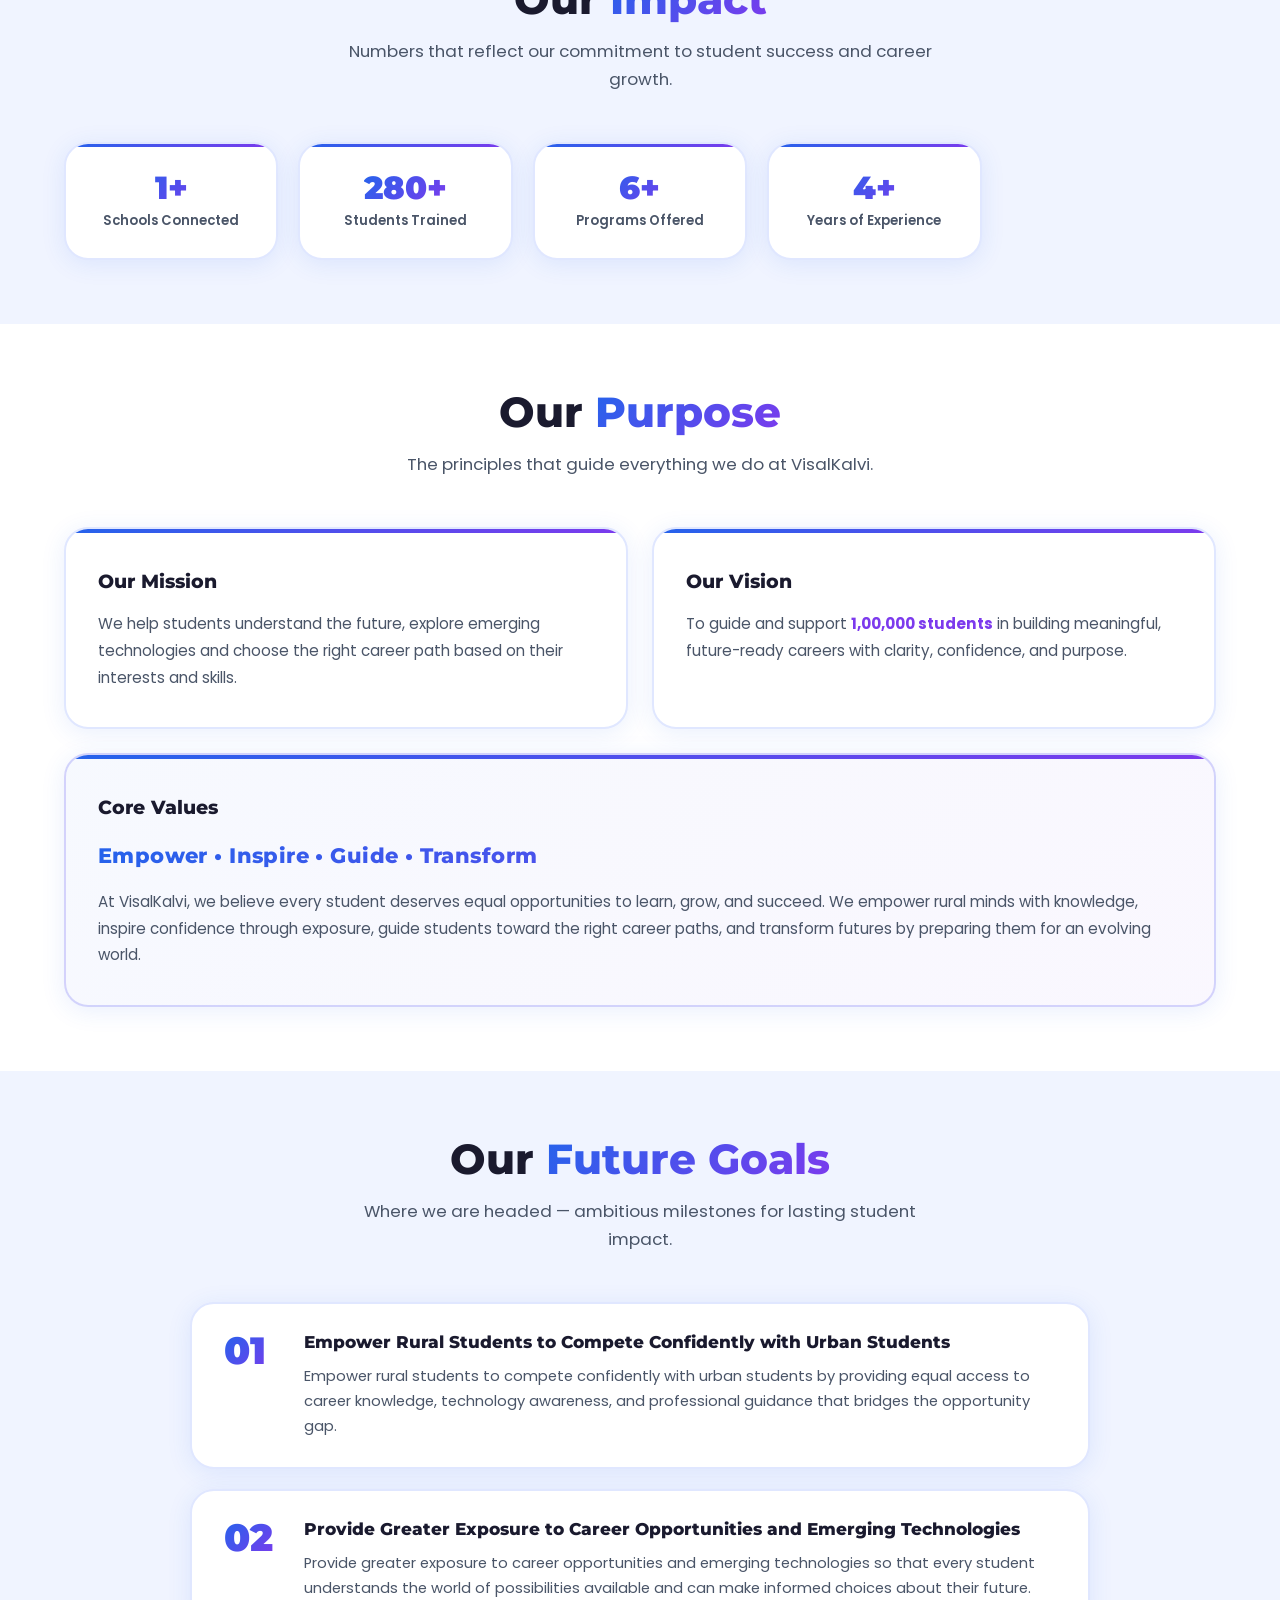
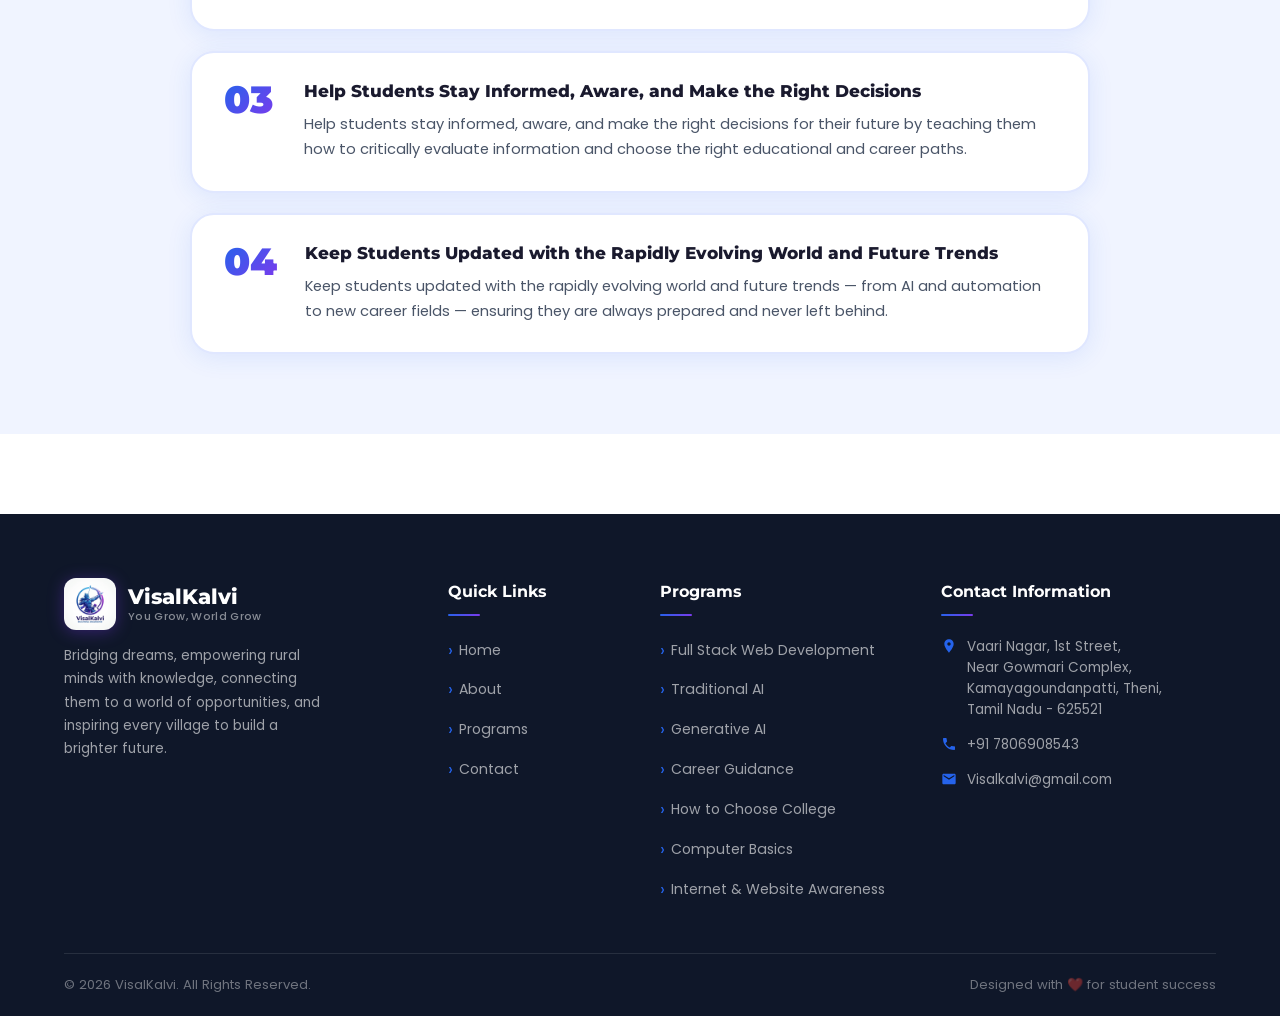
==== commit ce706b39: "Update impact counters, remove floating cards, fix Connect Now to SMS, center submit button, update " ====
--- a/about.html
+++ b/about.html
@@ -67,22 +67,18 @@
     <p class="section-subtitle">Numbers that reflect our commitment to student success and career growth.</p>
     <div class="stats-grid" id="stats-grid">
       <div class="stat-card" id="stat-card-1">
-        <span class="stat-number" data-target="100000" data-suffix="+">0</span>
-        <span class="stat-label">Students Goal</span>
+        <span class="stat-number" data-target="2" data-suffix="+">0</span>
+        <span class="stat-label">Schools Connected</span>
       </div>
       <div class="stat-card" id="stat-card-2">
-        <span class="stat-number" data-target="500" data-suffix="+">0</span>
-        <span class="stat-label">Career Awareness Sessions</span>
+        <span class="stat-number" data-target="300" data-suffix="+">0</span>
+        <span class="stat-label">Students Trained</span>
       </div>
       <div class="stat-card" id="stat-card-3">
-        <span class="stat-number" data-target="100" data-suffix="+">0</span>
-        <span class="stat-label">Schools Reach Target</span>
+        <span class="stat-number" data-target="7" data-suffix="+">0</span>
+        <span class="stat-label">Programs Offered</span>
       </div>
       <div class="stat-card" id="stat-card-4">
-        <span class="stat-number" data-target="1000" data-suffix="+">0</span>
-        <span class="stat-label">Guidance Hours</span>
-      </div>
-      <div class="stat-card" id="stat-card-5">
         <span class="stat-number" data-target="5" data-suffix="+">0</span>
         <span class="stat-label">Years of Experience</span>
       </div>
@@ -239,13 +235,17 @@
   }
 
   // Trigger counters when impact section enters viewport
+  // Always restart from 0 on every page load/refresh
   const statsGrid = document.getElementById('stats-grid');
-  let countersStarted = false;
 
   const observer = new IntersectionObserver((entries) => {
     entries.forEach(entry => {
-      if (entry.isIntersecting && !countersStarted) {
-        countersStarted = true;
+      if (entry.isIntersecting) {
+        // Reset all counters to 0 first
+        document.querySelectorAll('.stat-number').forEach(el => {
+          el.textContent = '0';
+        });
+        // Animate each counter
         document.querySelectorAll('.stat-number').forEach(el => {
           animateCounter(el);
         });
--- a/style.css
+++ b/style.css
@@ -14,14 +14,14 @@
   --gradient:    linear-gradient(135deg, #2563EB 0%, #7C3AED 100%);
   --gradient-h:  linear-gradient(135deg, #1D4ED8 0%, #6D28D9 100%);
   --white:       #ffffff;
-  --beige:       #FEF3DC;
-  --beige-dark:  #FAE8BC;
-  --bg:          #FEF3DC;
+  --beige:       #ffffff;
+  --beige-dark:  #f0f4ff;
+  --bg:          #ffffff;
   --text:        #1a1a2e;
   --text-light:  #4a5568;
-  --border:      #e2caA0;
-  --shadow:      0 4px 24px rgba(37, 99, 235, 0.12);
-  --shadow-lg:   0 8px 40px rgba(124, 58, 237, 0.18);
+  --border:      #e0e7ff;
+  --shadow:      0 4px 24px rgba(37, 99, 235, 0.10);
+  --shadow-lg:   0 8px 40px rgba(124, 58, 237, 0.15);
   --glow:        0 0 20px rgba(99, 102, 241, 0.4);
   --radius:      16px;
   --radius-lg:   24px;
@@ -43,7 +43,7 @@
 
 body {
   font-family: 'Poppins', 'Montserrat', sans-serif;
-  background: var(--beige);
+  background: #ffffff;
   color: var(--text);
   line-height: 1.7;
   overflow-x: hidden;
@@ -232,9 +232,9 @@
   left: 0;
   width: 100%;
   z-index: 1000;
-  background: rgba(254, 243, 220, 0.97);
-  border-bottom: 1px solid var(--border);
-  box-shadow: 0 4px 18px rgba(60, 40, 150, 0.1);
+  background: #ffffff;
+  border-bottom: 1px solid #e0e7ff;
+  box-shadow: 0 2px 16px rgba(37, 99, 235, 0.08);
   backdrop-filter: blur(12px);
 }
 
@@ -344,8 +344,8 @@
 .mobile-nav {
   display: none;
   flex-direction: column;
-  background: var(--beige);
-  border-top: 1px solid var(--border);
+  background: #ffffff;
+  border-top: 1px solid #e0e7ff;
   padding: 16px 24px 20px;
   gap: 4px;
 }
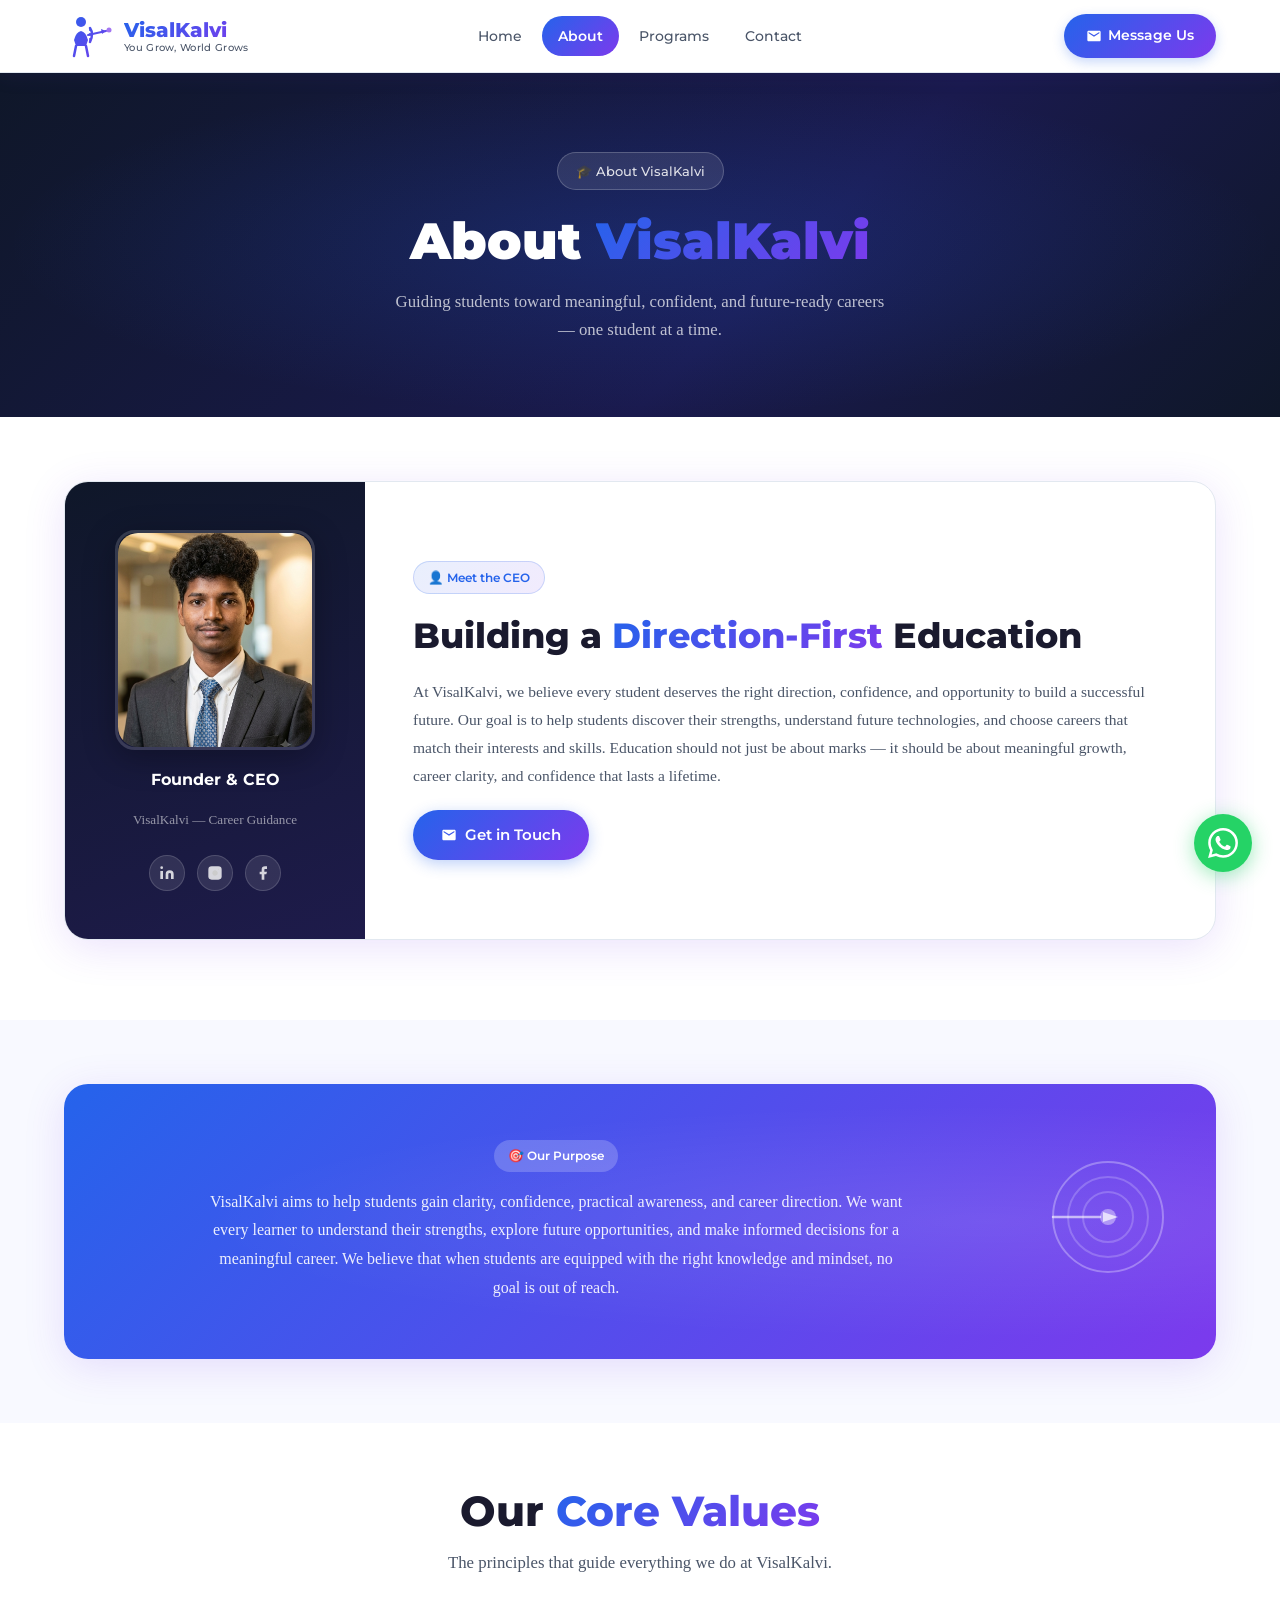
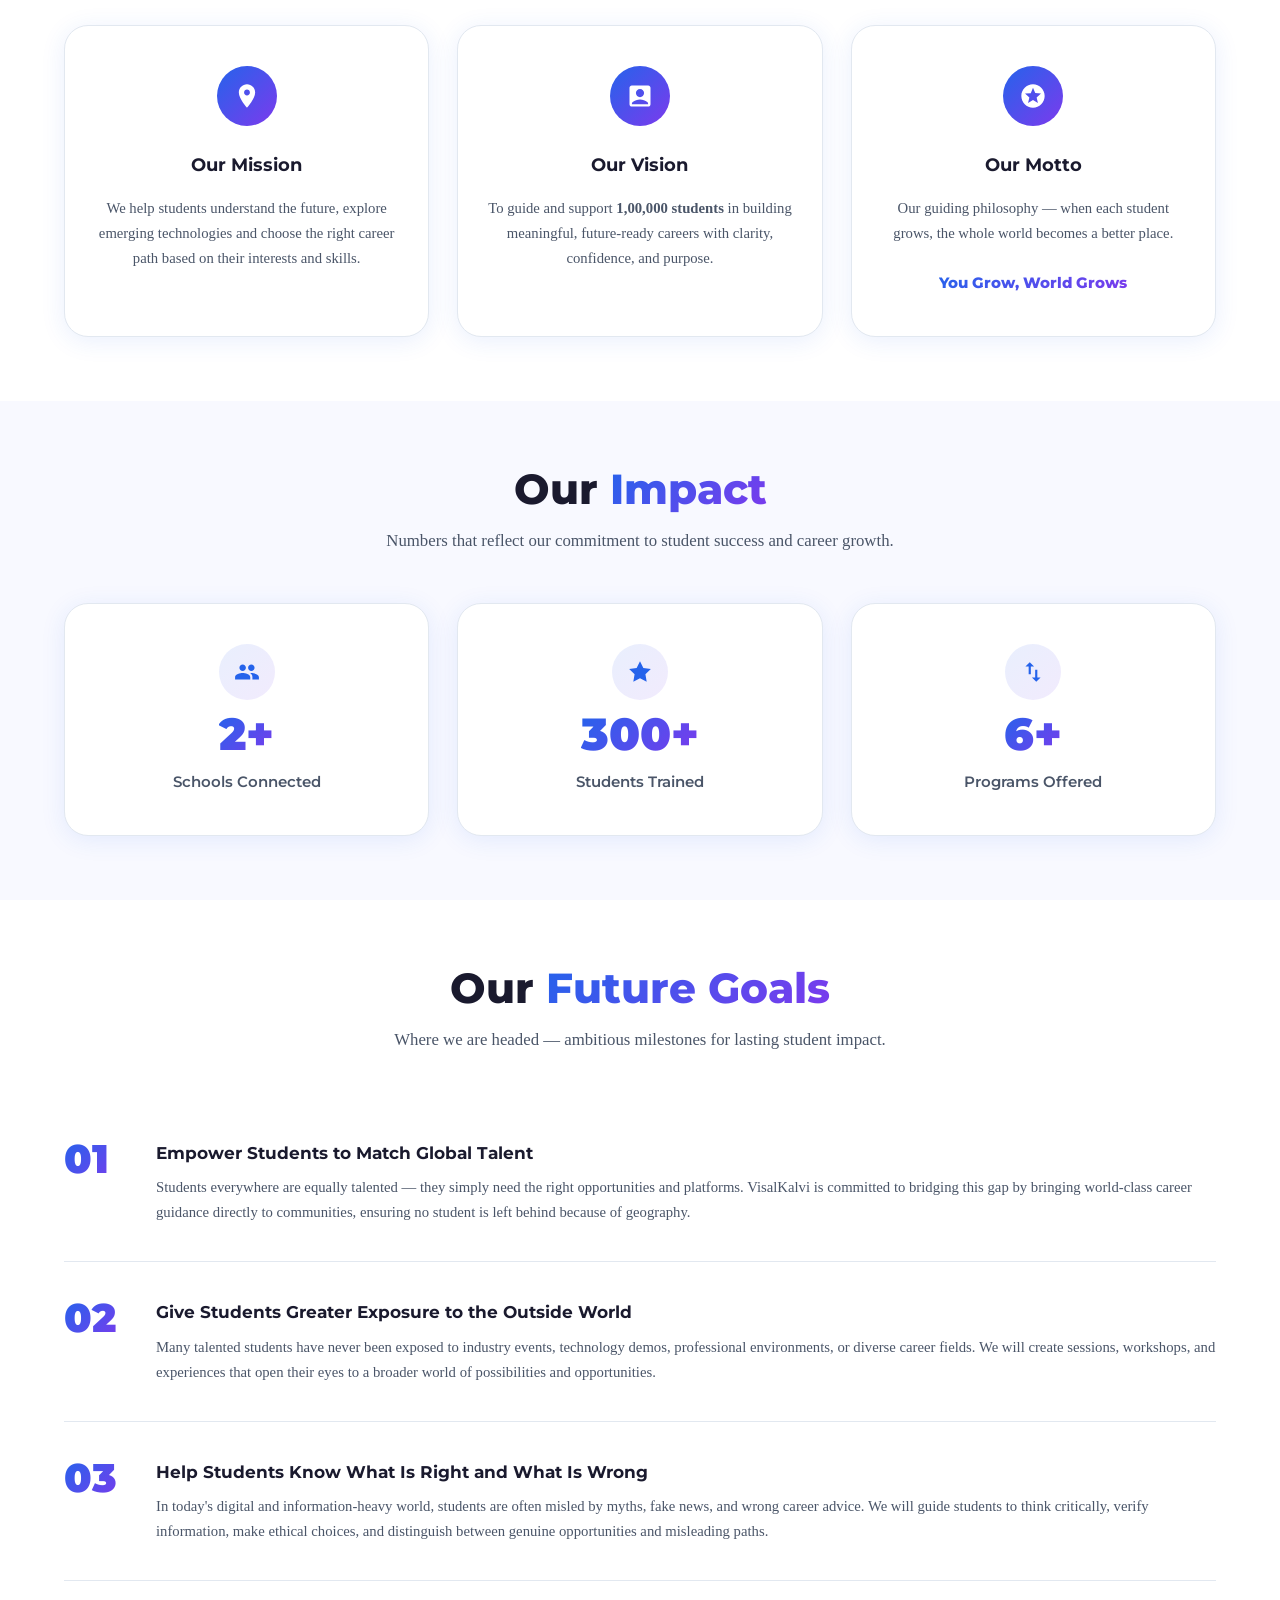
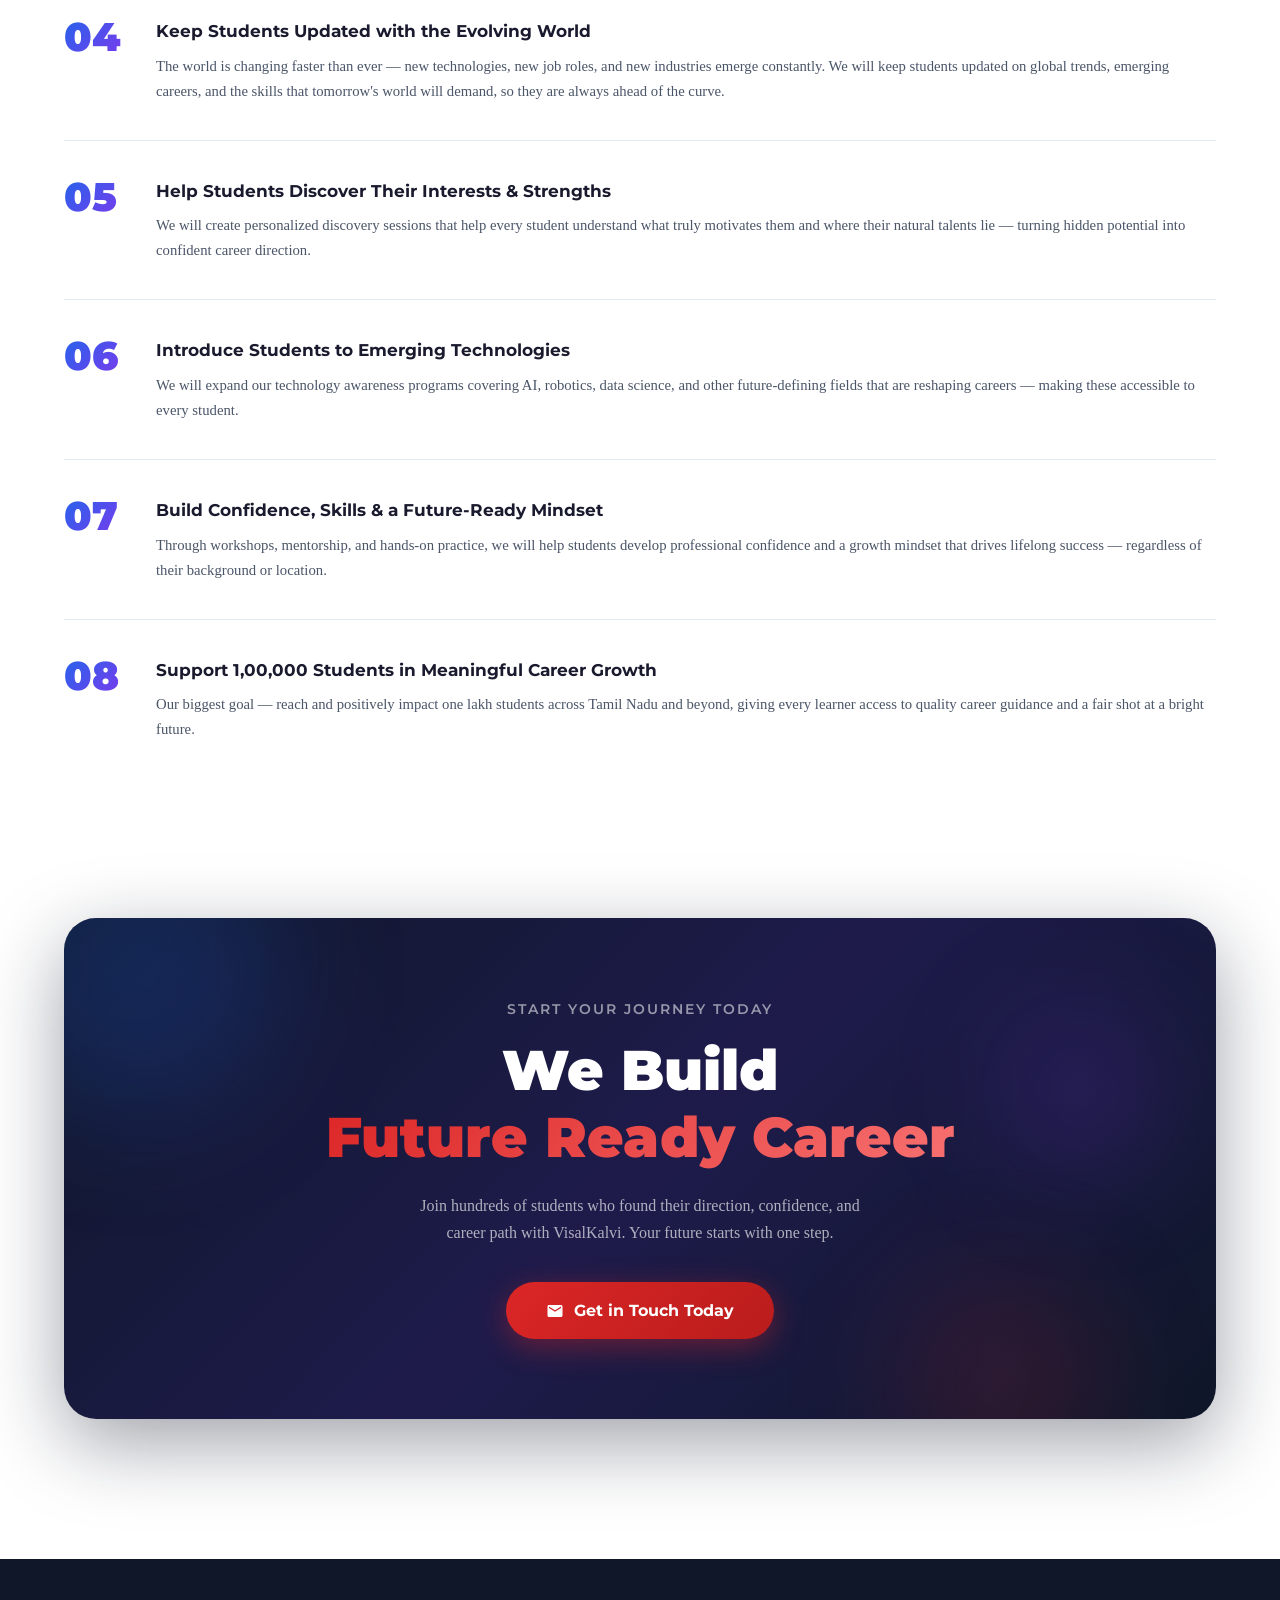
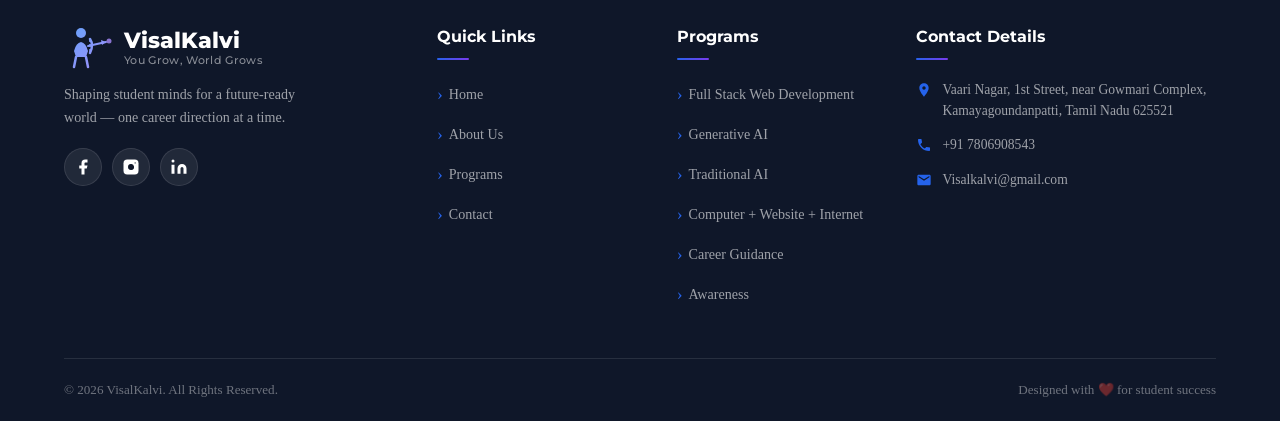
==== commit 0f5e74e5: "Comprehensive website modifications and reorganization" ====
--- a/about.html
+++ b/about.html
@@ -3,11 +3,11 @@
 <head>
   <meta charset="UTF-8" />
   <meta name="viewport" content="width=device-width, initial-scale=1.0" />
-  <title>About VisalKalvi — Our Mission, Vision & Team</title>
-  <meta name="description" content="Learn about VisalKalvi's mission to guide 1,00,000 students toward future-ready careers. Meet our Founder & CEO VisalPandian and discover our values." />
+  <title>About VisalKalvi — Our Mission, Vision &amp; Team</title>
+  <meta name="description" content="Learn about VisalKalvi's mission to guide 1,00,000 students toward future-ready careers. Meet our CEO and discover our values." />
   <link rel="preconnect" href="https://fonts.googleapis.com" />
   <link rel="preconnect" href="https://fonts.gstatic.com" crossorigin />
-  <link href="https://fonts.googleapis.com/css2?family=Poppins:wght@300;400;500;600;700;800;900&family=Montserrat:wght@400;600;700;800;900&display=swap" rel="stylesheet" />
+  <link href="https://fonts.googleapis.com/css2?family=Montserrat:wght@400;600;700;800;900&display=swap" rel="stylesheet" />
   <link rel="stylesheet" href="style.css" />
   <link rel="stylesheet" href="about.css" />
 </head>
@@ -28,136 +28,250 @@
 </section>
 
 <!-- ===== 2. MEET THE CEO ===== -->
-<section class="section" style="padding-top: 72px; text-align: center;">
-  <div class="container">
-    <div class="ceo-centered">
-      <!-- Photo center -->
-      <div class="ceo-photo-wrap">
-        <img src="ceo-photo.jpg" alt="VisalPandian — Founder & CEO of VisalKalvi" class="ceo-photo" onerror="this.style.display='none'; document.getElementById('ceo-avatar-fallback').style.display='flex';" />
-        <div class="ceo-avatar-fallback" id="ceo-avatar-fallback">
-          <svg viewBox="0 0 24 24" xmlns="http://www.w3.org/2000/svg">
-            <path d="M12 12c2.7 0 4.8-2.1 4.8-4.8S14.7 2.4 12 2.4 7.2 4.5 7.2 7.2 9.3 12 12 12zm0 2.4c-3.2 0-9.6 1.6-9.6 4.8v2.4h19.2v-2.4c0-3.2-6.4-4.8-9.6-4.8z"/>
-          </svg>
-        </div>
-      </div>
-
-      <!-- Title below photo -->
-      <p class="ceo-role-label">FOUNDER &amp; CEO</p>
-      <h2 class="ceo-name-title">VisalPandian</h2>
-
-      <!-- CEO Story -->
-      <div class="ceo-story-block">
-        <span class="ceo-story-tag">👤 Meet the CEO</span>
-        <div class="ceo-story-text">
-          <p>Every great journey begins with a simple belief. The story of VisalKalvi started with one powerful vision: a student's future should never be limited by where they live.</p>
-          <p>Growing up, I witnessed many talented students in rural communities who possessed the same intelligence, creativity, and potential as students in urban areas. Yet, they often lacked access to career guidance, exposure to emerging opportunities, and the knowledge needed to navigate a rapidly changing world. This gap inspired me to create VisalKalvi.</p>
-          <p>The name VisalKalvi represents broad and meaningful learning that prepares students not just for exams, but for life. Our logo—a man with a bow and arrow—symbolizes focus, direction, and purpose. Just as an archer aims carefully before releasing an arrow, we help students identify their strengths, set meaningful goals, and confidently move toward their future.</p>
-          <p>At VisalKalvi, our mission is to help students understand the future, explore emerging technologies, and choose the right career path based on their interests and skills. We believe that every student deserves the opportunity to dream big and succeed, regardless of their background or location.</p>
-          <p>With the motto <em>'You grow, world grow,'</em> we believe that when one student discovers their potential, an entire family, community, and generation can move forward.</p>
-        </div>
-      </div>
-    </div>
-  </div>
-</section>
-
-<!-- ===== 3. IMPACT SECTION (moved above mission/vision/core values) ===== -->
-<section class="section" id="impact-section" style="background: var(--beige-dark); padding-top:64px; padding-bottom:64px;">
-  <div class="container">
-    <h2 class="section-title">Our <span class="gradient-text">Impact</span></h2>
-    <p class="section-subtitle">Numbers that reflect our commitment to student success and career growth.</p>
-    <div class="stats-grid" id="stats-grid">
-      <div class="stat-card" id="stat-card-1">
-        <span class="stat-number" data-target="2" data-suffix="+">0</span>
-        <span class="stat-label">Schools Connected</span>
-      </div>
-      <div class="stat-card" id="stat-card-2">
-        <span class="stat-number" data-target="300" data-suffix="+">0</span>
-        <span class="stat-label">Students Trained</span>
-      </div>
-      <div class="stat-card" id="stat-card-3">
-        <span class="stat-number" data-target="7" data-suffix="+">0</span>
-        <span class="stat-label">Programs Offered</span>
-      </div>
-      <div class="stat-card" id="stat-card-4">
-        <span class="stat-number" data-target="5" data-suffix="+">0</span>
-        <span class="stat-label">Years of Experience</span>
-      </div>
-    </div>
-  </div>
-</section>
-
-<!-- ===== 4. MISSION / VISION / CORE VALUES ===== -->
+<section class="section" style="padding-top: 64px;">
+  <div class="container">
+    <div class="ceo-card">
+      <div class="ceo-inner">
+        <!-- Photo side -->
+        <div class="ceo-photo-side">
+          <div class="ceo-avatar ceo-avatar-photo">
+            <img src="images/ceo-photo.jpg" alt="VisalKalvi Founder & CEO" style="width:100%;height:100%;object-fit:cover;border-radius:20px;" />
+          </div>
+          <div class="ceo-name">Founder &amp; CEO</div>
+          <div class="ceo-title">VisalKalvi — Career Guidance</div>
+          <div class="ceo-social">
+            <a href="#" aria-label="LinkedIn">
+              <svg viewBox="0 0 24 24"><path d="M16 8a6 6 0 0 1 6 6v7h-4v-7a2 2 0 0 0-2-2 2 2 0 0 0-2 2v7h-4v-7a6 6 0 0 1 6-6z"/><rect x="2" y="9" width="4" height="12"/><circle cx="4" cy="4" r="2"/></svg>
+            </a>
+            <a href="#" aria-label="Instagram">
+              <svg viewBox="0 0 24 24"><rect x="2" y="2" width="20" height="20" rx="5" ry="5"/><path d="M16 11.37A4 4 0 1 1 12.63 8 4 4 0 0 1 16 11.37z" style="fill:#ccc"/><line x1="17.5" y1="6.5" x2="17.51" y2="6.5" stroke="#ccc" stroke-width="1.5" stroke-linecap="round"/></svg>
+            </a>
+            <a href="#" aria-label="Facebook">
+              <svg viewBox="0 0 24 24"><path d="M18 2h-3a5 5 0 0 0-5 5v3H7v4h3v8h4v-8h3l1-4h-4V7a1 1 0 0 1 1-1h3z"/></svg>
+            </a>
+          </div>
+        </div>
+
+        <!-- Content side -->
+        <div class="ceo-content">
+          <span class="ceo-tag">👤 Meet the CEO</span>
+          <h2>Building a <span>Direction-First</span> Education</h2>
+          <p class="ceo-quote">
+            At VisalKalvi, we believe every student deserves the right direction, confidence, and opportunity to build a successful future. Our goal is to help students discover their strengths, understand future technologies, and choose careers that match their interests and skills. Education should not just be about marks — it should be about meaningful growth, career clarity, and confidence that lasts a lifetime.
+          </p>
+          <a href="contact.html" class="btn-primary" style="width:fit-content;">
+            <svg viewBox="0 0 24 24" width="16" height="16" fill="white"><path d="M20 4H4c-1.1 0-2 .9-2 2v12c0 1.1.9 2 2 2h16c1.1 0 2-.9 2-2V6c0-1.1-.9-2-2-2zm0 4l-8 5-8-5V6l8 5 8-5v2z"/></svg>
+            Get in Touch
+          </a>
+        </div>
+      </div>
+    </div>
+  </div>
+</section>
+
+<!-- ===== 3. OUR PURPOSE ===== -->
+<section class="section" style="background:#f8f9ff; padding-top:64px; padding-bottom:64px;">
+  <div class="container">
+    <div class="goal-card">
+      <div class="goal-card-content" style="text-align:center;">
+        <span class="goal-tag">🎯 Our Purpose</span>
+        <p style="max-width:700px; margin:0 auto;">
+          VisalKalvi aims to help students gain clarity, confidence, practical awareness, and career direction. We want every learner to understand their strengths, explore future opportunities, and make informed decisions for a meaningful career. We believe that when students are equipped with the right knowledge and mindset, no goal is out of reach.
+        </p>
+      </div>
+      <div class="goal-illustration">
+        <svg viewBox="0 0 120 120" xmlns="http://www.w3.org/2000/svg">
+          <circle cx="60" cy="60" r="55" stroke="white" stroke-width="2" fill="none" opacity="0.3"/>
+          <circle cx="60" cy="60" r="40" stroke="white" stroke-width="2" fill="none" opacity="0.2"/>
+          <circle cx="60" cy="60" r="25" stroke="white" stroke-width="2" fill="none" opacity="0.2"/>
+          <circle cx="60" cy="60" r="8" fill="white" opacity="0.4"/>
+          <line x1="5" y1="60" x2="52" y2="60" stroke="white" stroke-width="2.5" stroke-linecap="round" opacity="0.6"/>
+          <polygon points="55,55 70,60 55,65" fill="white" opacity="0.7"/>
+        </svg>
+      </div>
+    </div>
+  </div>
+</section>
+
+<!-- ===== 4. MISSION VISION MOTTO ===== -->
 <section class="section" style="padding-top:64px; padding-bottom:64px;">
   <div class="container">
-    <h2 class="section-title">Our <span class="gradient-text">Purpose</span></h2>
+    <h2 class="section-title">Our <span class="gradient-text">Core Values</span></h2>
     <p class="section-subtitle">The principles that guide everything we do at VisalKalvi.</p>
     <div class="mvv-grid">
       <!-- Mission -->
-      <div class="mvv-card" id="mvv-mission">
+      <div class="mvv-card" style="text-align:center; align-items:center;">
+        <div class="mvv-icon">
+          <svg viewBox="0 0 24 24">
+            <path d="M12 2C8.13 2 5 5.13 5 9c0 5.25 7 13 7 13s7-7.75 7-13c0-3.87-3.13-7-7-7zm0 9.5c-1.38 0-2.5-1.12-2.5-2.5s1.12-2.5 2.5-2.5 2.5 1.12 2.5 2.5-1.12 2.5-2.5 2.5z"/>
+          </svg>
+        </div>
         <h3>Our Mission</h3>
         <p>We help students understand the future, explore emerging technologies and choose the right career path based on their interests and skills.</p>
       </div>
 
       <!-- Vision -->
-      <div class="mvv-card" id="mvv-vision">
+      <div class="mvv-card" style="text-align:center; align-items:center;">
+        <div class="mvv-icon">
+          <svg viewBox="0 0 24 24">
+            <path d="M19 3H5c-1.1 0-2 .9-2 2v14c0 1.1.9 2 2 2h14c1.1 0 2-.9 2-2V5c0-1.1-.9-2-2-2zm-7 3c1.93 0 3.5 1.57 3.5 3.5S13.93 13 12 13s-3.5-1.57-3.5-3.5S10.07 6 12 6zm7 13H5v-.23c0-.62.28-1.2.76-1.58C7.47 15.82 9.64 15 12 15s4.53.82 6.24 2.19c.48.38.76.97.76 1.58V19z"/>
+          </svg>
+        </div>
         <h3>Our Vision</h3>
         <p>To guide and support <strong>1,00,000 students</strong> in building meaningful, future-ready careers with clarity, confidence, and purpose.</p>
       </div>
 
-      <!-- Core Values — full width -->
-      <div class="mvv-card mvv-core-values" id="mvv-core-values">
-        <h3>Core Values</h3>
-        <div class="core-values-tagline">Empower &bull; Inspire &bull; Guide &bull; Transform</div>
-        <p>At VisalKalvi, we believe every student deserves equal opportunities to learn, grow, and succeed. We empower rural minds with knowledge, inspire confidence through exposure, guide students toward the right career paths, and transform futures by preparing them for an evolving world.</p>
-      </div>
-    </div>
-  </div>
-</section>
-
-<!-- ===== 5. FUTURE GOALS ===== -->
-<section class="section" style="background: var(--beige-dark); padding-top:64px; padding-bottom:80px;">
+      <!-- Motto -->
+      <div class="mvv-card" style="text-align:center; align-items:center;">
+        <div class="mvv-icon">
+          <svg viewBox="0 0 24 24">
+            <path d="M11.99 2C6.47 2 2 6.48 2 12s4.47 10 9.99 10C17.52 22 22 17.52 22 12S17.52 2 11.99 2zm4.24 16L12 15.45 7.77 18l1.12-4.81-3.73-3.23 4.92-.42L12 5l1.92 4.53 4.92.42-3.73 3.23L16.23 18z"/>
+          </svg>
+        </div>
+        <h3>Our Motto</h3>
+        <p>Our guiding philosophy — when each student grows, the whole world becomes a better place.</p>
+        <span class="mvv-motto-text">You Grow, World Grows</span>
+      </div>
+    </div>
+  </div>
+</section>
+
+<!-- ===== 5. STATISTICS ===== -->
+<section class="section" style="background:#f8f9ff; padding-top:64px; padding-bottom:64px;">
+  <div class="container">
+    <h2 class="section-title">Our <span class="gradient-text">Impact</span></h2>
+    <p class="section-subtitle">Numbers that reflect our commitment to student success and career growth.</p>
+    <div class="stats-grid">
+      <div class="stat-card">
+        <div class="stat-icon">
+          <svg viewBox="0 0 24 24"><path d="M16 11c1.66 0 2.99-1.34 2.99-3S17.66 5 16 5c-1.66 0-3 1.34-3 3s1.34 3 3 3zm-8 0c1.66 0 2.99-1.34 2.99-3S9.66 5 8 5C6.34 5 5 6.34 5 8s1.34 3 3 3zm0 2c-2.33 0-7 1.17-7 3.5V19h14v-2.5c0-2.33-4.67-3.5-7-3.5zm8 0c-.29 0-.62.02-.97.05 1.16.84 1.97 1.97 1.97 3.45V19h6v-2.5c0-2.33-4.67-3.5-7-3.5z"/></svg>
+        </div>
+        <span class="stat-number">2+</span>
+        <span class="stat-label">Schools Connected</span>
+      </div>
+      <div class="stat-card">
+        <div class="stat-icon">
+          <svg viewBox="0 0 24 24"><path d="M12 2l3.09 6.26L22 9.27l-5 4.87 1.18 6.88L12 17.77l-6.18 3.25L7 14.14 2 9.27l6.91-1.01L12 2z"/></svg>
+        </div>
+        <span class="stat-number">300+</span>
+        <span class="stat-label">Students Trained</span>
+      </div>
+      <div class="stat-card">
+        <div class="stat-icon">
+          <svg viewBox="0 0 24 24"><path d="M9 3L5 6.99h3V14h2V6.99h3L9 3zm7 14.01V10h-2v7.01h-3L15 21l4-3.99h-3z"/></svg>
+        </div>
+        <span class="stat-number">6+</span>
+        <span class="stat-label">Programs Offered</span>
+      </div>
+    </div>
+  </div>
+</section>
+
+<!-- ===== 6. FUTURE GOALS ===== -->
+<section class="section" style="padding-top:64px; padding-bottom:80px;">
   <div class="container">
     <h2 class="section-title">Our <span class="gradient-text">Future Goals</span></h2>
     <p class="section-subtitle">Where we are headed — ambitious milestones for lasting student impact.</p>
 
     <div class="goals-list">
 
-      <!-- Goal 1 -->
-      <div class="goal-item" id="goal-1">
+      <!-- Rural Equality Goal -->
+      <div class="goal-item">
         <div class="goal-num">01</div>
         <div class="goal-item-text">
-          <h4>Empower Rural Students to Compete Confidently with Urban Students</h4>
-          <p>Empower rural students to compete confidently with urban students by providing equal access to career knowledge, technology awareness, and professional guidance that bridges the opportunity gap.</p>
-        </div>
-      </div>
-
-      <!-- Goal 2 -->
-      <div class="goal-item" id="goal-2">
+          <h4>Empower Students to Match Global Talent</h4>
+          <p>Students everywhere are equally talented — they simply need the right opportunities and platforms. VisalKalvi is committed to bridging this gap by bringing world-class career guidance directly to communities, ensuring no student is left behind because of geography.</p>
+        </div>
+      </div>
+
+      <!-- Exposure Goal -->
+      <div class="goal-item">
         <div class="goal-num">02</div>
         <div class="goal-item-text">
-          <h4>Provide Greater Exposure to Career Opportunities and Emerging Technologies</h4>
-          <p>Provide greater exposure to career opportunities and emerging technologies so that every student understands the world of possibilities available and can make informed choices about their future.</p>
-        </div>
-      </div>
-
-      <!-- Goal 3 -->
-      <div class="goal-item" id="goal-3">
+          <h4>Give Students Greater Exposure to the Outside World</h4>
+          <p>Many talented students have never been exposed to industry events, technology demos, professional environments, or diverse career fields. We will create sessions, workshops, and experiences that open their eyes to a broader world of possibilities and opportunities.</p>
+        </div>
+      </div>
+
+      <!-- Right vs Wrong Goal -->
+      <div class="goal-item">
         <div class="goal-num">03</div>
         <div class="goal-item-text">
-          <h4>Help Students Stay Informed, Aware, and Make the Right Decisions</h4>
-          <p>Help students stay informed, aware, and make the right decisions for their future by teaching them how to critically evaluate information and choose the right educational and career paths.</p>
-        </div>
-      </div>
-
-      <!-- Goal 4 -->
-      <div class="goal-item" id="goal-4">
+          <h4>Help Students Know What Is Right and What Is Wrong</h4>
+          <p>In today's digital and information-heavy world, students are often misled by myths, fake news, and wrong career advice. We will guide students to think critically, verify information, make ethical choices, and distinguish between genuine opportunities and misleading paths.</p>
+        </div>
+      </div>
+
+      <!-- Evolving World Goal -->
+      <div class="goal-item">
         <div class="goal-num">04</div>
         <div class="goal-item-text">
-          <h4>Keep Students Updated with the Rapidly Evolving World and Future Trends</h4>
-          <p>Keep students updated with the rapidly evolving world and future trends — from AI and automation to new career fields — ensuring they are always prepared and never left behind.</p>
-        </div>
-      </div>
-
+          <h4>Keep Students Updated with the Evolving World</h4>
+          <p>The world is changing faster than ever — new technologies, new job roles, and new industries emerge constantly. We will keep students updated on global trends, emerging careers, and the skills that tomorrow's world will demand, so they are always ahead of the curve.</p>
+        </div>
+      </div>
+
+      <!-- Discovery Goal -->
+      <div class="goal-item">
+        <div class="goal-num">05</div>
+        <div class="goal-item-text">
+          <h4>Help Students Discover Their Interests &amp; Strengths</h4>
+          <p>We will create personalized discovery sessions that help every student understand what truly motivates them and where their natural talents lie — turning hidden potential into confident career direction.</p>
+        </div>
+      </div>
+
+      <!-- Technology Goal -->
+      <div class="goal-item">
+        <div class="goal-num">06</div>
+        <div class="goal-item-text">
+          <h4>Introduce Students to Emerging Technologies</h4>
+          <p>We will expand our technology awareness programs covering AI, robotics, data science, and other future-defining fields that are reshaping careers — making these accessible to every student.</p>
+        </div>
+      </div>
+
+      <!-- Confidence Goal -->
+      <div class="goal-item">
+        <div class="goal-num">07</div>
+        <div class="goal-item-text">
+          <h4>Build Confidence, Skills &amp; a Future-Ready Mindset</h4>
+          <p>Through workshops, mentorship, and hands-on practice, we will help students develop professional confidence and a growth mindset that drives lifelong success — regardless of their background or location.</p>
+        </div>
+      </div>
+
+      <!-- 1 Lakh Goal -->
+      <div class="goal-item">
+        <div class="goal-num">08</div>
+        <div class="goal-item-text">
+          <h4>Support 1,00,000 Students in Meaningful Career Growth</h4>
+          <p>Our biggest goal — reach and positively impact one lakh students across Tamil Nadu and beyond, giving every learner access to quality career guidance and a fair shot at a bright future.</p>
+        </div>
+      </div>
+
+    </div>
+  </div>
+</section>
+
+<!-- ===== CONNECTION BOX ===== -->
+<section class="section connection-box-section" id="connection-box-about">
+  <div class="container">
+    <div class="connection-box">
+      <div class="connection-box-inner">
+        <p class="connection-label">Start Your Journey Today</p>
+        <h2 class="connection-title">
+          We Build<br/>
+          <span class="connection-rotating" id="rotatingTextAbout">Future Ready Career</span>
+        </h2>
+        <p class="connection-desc">Join hundreds of students who found their direction, confidence, and career path with VisalKalvi. Your future starts with one step.</p>
+        <a href="contact.html" class="btn-connection" id="aboutConnectionCTA">
+          <svg viewBox="0 0 24 24" width="18" height="18" fill="currentColor"><path d="M20 4H4c-1.1 0-2 .9-2 2v12c0 1.1.9 2 2 2h16c1.1 0 2-.9 2-2V6c0-1.1-.9-2-2-2zm0 4l-8 5-8-5V6l8 5 8-5v2z"/></svg>
+          Get in Touch Today
+        </a>
+      </div>
+      <div class="connection-orbs">
+        <div class="orb orb-1"></div>
+        <div class="orb orb-2"></div>
+        <div class="orb orb-3"></div>
+      </div>
     </div>
   </div>
 </section>
@@ -166,94 +280,49 @@
 <div id="footer-placeholder"></div>
 
 <script>
-  // Dynamically load Header
-  fetch('header.html')
-    .then(response => response.text())
-    .then(data => {
-      document.getElementById('header-placeholder').innerHTML = data;
-      
-      const currentPage = window.location.pathname.split('/').pop() || 'about.html';
-      const navLinks = document.querySelectorAll('.nav-link');
-      navLinks.forEach(link => {
-        if (link.getAttribute('href') === currentPage) {
-          link.classList.add('active');
-        } else {
-          link.classList.remove('active');
-        }
+  function loadComponent(id, file, callback) {
+    fetch(file)
+      .then(r => r.text())
+      .then(data => {
+        document.getElementById(id).innerHTML = data;
+        if (callback) callback();
+      })
+      .catch(err => console.error('Error loading ' + file + ':', err));
+  }
+
+  loadComponent('header-placeholder', 'header.html', function() {
+    const currentPage = 'about.html';
+    document.querySelectorAll('.nav-link').forEach(link => {
+      link.classList.toggle('active', link.getAttribute('href') === currentPage);
+    });
+    const toggle = document.getElementById('menuToggle');
+    const nav = document.getElementById('mobileNav');
+    if (toggle && nav) {
+      toggle.addEventListener('click', () => {
+        nav.classList.toggle('open');
+        toggle.setAttribute('aria-expanded', nav.classList.contains('open'));
       });
-
-      const toggle = document.getElementById('menuToggle');
-      const nav = document.getElementById('mobileNav');
-      if (toggle && nav) {
-        toggle.addEventListener('click', () => {
-          nav.classList.toggle('open');
-          toggle.setAttribute('aria-expanded', nav.classList.contains('open'));
-        });
-      }
-    })
-    .catch(err => console.error('Error loading header:', err));
-
-  // Dynamically load Footer
-  fetch('footer.html')
-    .then(response => response.text())
-    .then(data => {
-      document.getElementById('footer-placeholder').innerHTML = data;
-    })
-    .catch(err => console.error('Error loading footer:', err));
-
-  // ===== COUNTER ANIMATION =====
-  function animateCounter(el) {
-    const target = parseInt(el.getAttribute('data-target'), 10);
-    const suffix = el.getAttribute('data-suffix') || '';
-    const duration = 2000;
-    const start = performance.now();
-
-    function update(now) {
-      const elapsed = now - start;
-      const progress = Math.min(elapsed / duration, 1);
-      // Ease out cubic
-      const eased = 1 - Math.pow(1 - progress, 3);
-      const current = Math.floor(eased * target);
-      // Format large numbers
-      if (current >= 1000) {
-        el.textContent = (current / 1000).toFixed(0) + ',000' + suffix;
-      } else {
-        el.textContent = current + suffix;
-      }
-      if (progress < 1) {
-        requestAnimationFrame(update);
-      } else {
-        if (target >= 1000) {
-          const formatted = target.toLocaleString('en-IN');
-          el.textContent = formatted + suffix;
-        } else {
-          el.textContent = target + suffix;
-        }
-      }
     }
-    requestAnimationFrame(update);
+  });
+
+  loadComponent('footer-placeholder', 'footer.html');
+
+  // Connection Box rotating text
+  const phrases = ['Future Ready Career', 'Build Future Together'];
+  let idx = 0;
+  const rotEl = document.getElementById('rotatingTextAbout');
+  if (rotEl) {
+    setInterval(() => {
+      rotEl.style.opacity = '0';
+      rotEl.style.transform = 'translateY(10px)';
+      setTimeout(() => {
+        idx = (idx + 1) % phrases.length;
+        rotEl.textContent = phrases[idx];
+        rotEl.style.opacity = '1';
+        rotEl.style.transform = 'translateY(0)';
+      }, 400);
+    }, 3000);
   }
-
-  // Trigger counters when impact section enters viewport
-  // Always restart from 0 on every page load/refresh
-  const statsGrid = document.getElementById('stats-grid');
-
-  const observer = new IntersectionObserver((entries) => {
-    entries.forEach(entry => {
-      if (entry.isIntersecting) {
-        // Reset all counters to 0 first
-        document.querySelectorAll('.stat-number').forEach(el => {
-          el.textContent = '0';
-        });
-        // Animate each counter
-        document.querySelectorAll('.stat-number').forEach(el => {
-          animateCounter(el);
-        });
-      }
-    });
-  }, { threshold: 0.3 });
-
-  if (statsGrid) observer.observe(statsGrid);
 </script>
 </body>
 </html>
--- a/style.css
+++ b/style.css
@@ -3,7 +3,7 @@
    ========================================= */
 
 /* ---------- Google Fonts ---------- */
-@import url('https://fonts.googleapis.com/css2?family=Poppins:wght@300;400;500;600;700;800;900&family=Montserrat:wght@400;600;700;800;900&display=swap');
+@import url('https://fonts.googleapis.com/css2?family=Montserrat:wght@400;600;700;800;900&display=swap');
 
 /* ---------- CSS Variables ---------- */
 :root {
@@ -11,18 +11,17 @@
   --blue-dark:   #1D4ED8;
   --purple:      #7C3AED;
   --purple-dark: #6D28D9;
+  --red:         #DC2626;
+  --red-dark:    #B91C1C;
   --gradient:    linear-gradient(135deg, #2563EB 0%, #7C3AED 100%);
   --gradient-h:  linear-gradient(135deg, #1D4ED8 0%, #6D28D9 100%);
   --white:       #ffffff;
-  --beige:       #ffffff;
-  --beige-dark:  #f0f4ff;
-  --bg:          #ffffff;
+  --bg:          #f8f9ff;
   --text:        #1a1a2e;
   --text-light:  #4a5568;
-  --border:      #e0e7ff;
+  --border:      #e2e8f0;
   --shadow:      0 4px 24px rgba(37, 99, 235, 0.10);
   --shadow-lg:   0 8px 40px rgba(124, 58, 237, 0.15);
-  --glow:        0 0 20px rgba(99, 102, 241, 0.4);
   --radius:      16px;
   --radius-lg:   24px;
   --radius-pill: 999px;
@@ -42,8 +41,8 @@
 }
 
 body {
-  font-family: 'Poppins', 'Montserrat', sans-serif;
-  background: #ffffff;
+  font-family: 'Times New Roman', 'Georgia', serif;
+  background: var(--white);
   color: var(--text);
   line-height: 1.7;
   overflow-x: hidden;
@@ -70,6 +69,11 @@
   background-clip: text;
 }
 
+.highlight-red {
+  color: var(--red);
+  -webkit-text-fill-color: var(--red);
+}
+
 .btn-primary {
   display: inline-flex;
   align-items: center;
@@ -80,14 +84,15 @@
   border-radius: var(--radius-pill);
   font-weight: 600;
   font-size: 0.95rem;
+  font-family: 'Montserrat', sans-serif;
   border: none;
   transition: var(--transition);
   box-shadow: 0 4px 15px rgba(37, 99, 235, 0.3);
 }
 .btn-primary:hover {
   background: var(--gradient-h);
-  transform: translateY(-3px);
-  box-shadow: 0 8px 28px rgba(37, 99, 235, 0.45);
+  transform: translateY(-2px);
+  box-shadow: 0 8px 25px rgba(37, 99, 235, 0.4);
 }
 
 .btn-outline {
@@ -100,6 +105,7 @@
   border-radius: var(--radius-pill);
   font-weight: 600;
   font-size: 0.95rem;
+  font-family: 'Montserrat', sans-serif;
   border: 2px solid var(--blue);
   transition: var(--transition);
 }
@@ -107,26 +113,7 @@
   background: var(--gradient);
   color: var(--white);
   border-color: transparent;
-  transform: translateY(-3px);
-}
-
-.btn-white {
-  display: inline-flex;
-  align-items: center;
-  gap: 8px;
-  background: var(--white);
-  color: var(--purple);
-  padding: 14px 36px;
-  border-radius: var(--radius-pill);
-  font-weight: 700;
-  font-size: 1rem;
-  border: none;
-  transition: var(--transition);
-  box-shadow: 0 4px 20px rgba(0,0,0,0.15);
-}
-.btn-white:hover {
-  transform: translateY(-3px);
-  box-shadow: 0 10px 30px rgba(0,0,0,0.2);
+  transform: translateY(-2px);
 }
 
 .section-title {
@@ -147,81 +134,23 @@
   margin-bottom: 48px;
 }
 
-/* Universal Glow Card Hover */
-.card,
-.why-card,
-.program-card,
-.testi-card,
-.stat-card,
-.mvv-card,
-.goal-item,
-.prog-full-card,
-.benefit-card,
-.contact-extra-card {
-  transition: var(--transition);
-}
-.card:hover,
-.why-card:hover,
-.program-card:hover,
-.testi-card:hover,
-.stat-card:hover,
-.mvv-card:hover,
-.goal-item:hover,
-.prog-full-card:hover,
-.benefit-card:hover,
-.contact-extra-card:hover {
-  transform: translateY(-8px);
-  box-shadow: 0 0 20px rgba(99,102,241,0.4), 0 16px 40px rgba(37,99,235,0.15);
-  border-color: rgba(99,102,241,0.4) !important;
+.card {
+  background: var(--white);
+  border-radius: var(--radius-lg);
+  box-shadow: var(--shadow);
+  border: 1px solid var(--border);
+  overflow: hidden;
+  transition: var(--transition);
+}
+.card:hover {
+  box-shadow: var(--shadow-lg);
+  transform: translateY(-4px);
 }
 
 /* ---------- Section spacing ---------- */
-.section { padding: 80px 0; background: var(--beige); }
-.section-sm { padding: 48px 0; background: var(--beige); }
-.section-alt { padding: 80px 0; background: var(--beige-dark); }
-
-/* Page hero sections */
-.page-hero {
-  background: var(--gradient);
-  padding: 64px 0 56px;
-  text-align: center;
-  color: white;
-}
-.page-hero-inner {
-  display: flex;
-  flex-direction: column;
-  align-items: center;
-  gap: 16px;
-}
-.page-hero h1 {
-  font-family: 'Montserrat', sans-serif;
-  font-size: clamp(2rem, 5vw, 3rem);
-  font-weight: 800;
-  color: white;
-  line-height: 1.2;
-}
-.page-hero h1 .gradient-text {
-  background: linear-gradient(135deg, #fde68a, #fbbf24);
-  -webkit-background-clip: text;
-  -webkit-text-fill-color: transparent;
-  background-clip: text;
-}
-.page-hero p {
-  color: rgba(255,255,255,0.85);
-  font-size: 1.05rem;
-  max-width: 560px;
-}
-.page-badge {
-  display: inline-block;
-  background: rgba(255,255,255,0.2);
-  color: white;
-  padding: 6px 18px;
-  border-radius: var(--radius-pill);
-  font-size: 0.88rem;
-  font-weight: 600;
-  border: 1px solid rgba(255,255,255,0.3);
-  backdrop-filter: blur(4px);
-}
+.section { padding: 80px 0; }
+.section-sm { padding: 48px 0; }
+.section-alt { background: var(--bg); }
 
 /* =========================================
    HEADER
@@ -232,10 +161,9 @@
   left: 0;
   width: 100%;
   z-index: 1000;
-  background: #ffffff;
-  border-bottom: 1px solid #e0e7ff;
-  box-shadow: 0 2px 16px rgba(37, 99, 235, 0.08);
-  backdrop-filter: blur(12px);
+  background: var(--white);
+  border-bottom: 1px solid var(--border);
+  box-shadow: 0 4px 18px rgba(60, 40, 150, 0.12);
 }
 
 .header-inner {
@@ -274,15 +202,17 @@
   background-clip: text;
 }
 .logo-motto {
-  font-size: 0.62rem;
+  font-size: 0.65rem;
   color: var(--text-light);
   font-weight: 500;
   letter-spacing: 0.03em;
+  font-family: 'Montserrat', sans-serif;
 }
 
 /* Nav */
 .header-nav { display: flex; align-items: center; gap: 4px; justify-content: center; }
 .nav-link {
+  font-family: 'Montserrat', sans-serif;
   font-size: 0.9rem;
   font-weight: 500;
   color: var(--text-light);
@@ -291,7 +221,7 @@
   transition: var(--transition);
   position: relative;
 }
-.nav-link:hover { color: var(--blue); background: rgba(37,99,235,0.08); }
+.nav-link:hover { color: var(--blue); background: rgba(37,99,235,0.06); }
 .nav-link.active {
   background: var(--gradient);
   color: var(--white);
@@ -311,6 +241,7 @@
   border-radius: var(--radius-pill);
   font-weight: 600;
   font-size: 0.88rem;
+  font-family: 'Montserrat', sans-serif;
   transition: var(--transition);
   box-shadow: 0 4px 12px rgba(37,99,235,0.25);
   white-space: nowrap;
@@ -318,7 +249,7 @@
 .header-cta:hover {
   background: var(--gradient-h);
   transform: translateY(-2px);
-  box-shadow: 0 6px 20px rgba(37,99,235,0.4);
+  box-shadow: 0 6px 20px rgba(37,99,235,0.35);
 }
 
 /* Mobile Menu Toggle */
@@ -344,8 +275,8 @@
 .mobile-nav {
   display: none;
   flex-direction: column;
-  background: #ffffff;
-  border-top: 1px solid #e0e7ff;
+  background: var(--white);
+  border-top: 1px solid var(--border);
   padding: 16px 24px 20px;
   gap: 4px;
 }
@@ -365,36 +296,35 @@
 
 .footer-grid {
   display: grid;
-  grid-template-columns: 2fr 1fr 1.4fr 1.6fr;
+  grid-template-columns: 2fr 1.2fr 1.2fr 1.8fr;
   gap: 40px;
   padding-bottom: 48px;
   border-bottom: 1px solid rgba(255,255,255,0.1);
 }
 
-/* Footer logo image */
-.footer-logo-img {
-  width: 52px;
-  height: 52px;
-  object-fit: contain;
-  border-radius: 12px;
-  flex-shrink: 0;
-  filter: drop-shadow(0 2px 8px rgba(124,58,237,0.35));
-}
-.footer-logo-link {
-  display: flex;
-  align-items: center;
-  gap: 12px;
-}
-
-.footer-brand .logo-name { -webkit-text-fill-color: unset; background: none; color: #fff; font-size: 1.3rem; }
-.footer-brand .logo-motto { color: rgba(255,255,255,0.5); font-size: 0.68rem; }
+.footer-brand .logo-name { -webkit-text-fill-color: unset; background: none; color: #fff; font-size: 1.4rem; }
+.footer-brand .logo-motto { color: rgba(255,255,255,0.5); font-size: 0.7rem; }
 .footer-tagline {
   color: rgba(255,255,255,0.6);
-  font-size: 0.85rem;
-  margin-top: 14px;
-  line-height: 1.7;
-  max-width: 260px;
-}
+  font-size: 0.88rem;
+  margin-top: 12px;
+  line-height: 1.6;
+  max-width: 240px;
+}
+.footer-social { display: flex; gap: 10px; margin-top: 20px; }
+.social-icon {
+  width: 38px;
+  height: 38px;
+  border-radius: 50%;
+  background: rgba(255,255,255,0.08);
+  display: flex;
+  align-items: center;
+  justify-content: center;
+  transition: var(--transition);
+  border: 1px solid rgba(255,255,255,0.1);
+}
+.social-icon:hover { background: var(--gradient); border-color: transparent; transform: translateY(-3px); }
+.social-icon svg { width: 18px; height: 18px; fill: white; }
 
 .footer-col-title {
   font-family: 'Montserrat', sans-serif;
@@ -433,11 +363,9 @@
   align-items: flex-start;
   font-size: 0.85rem;
   color: rgba(255,255,255,0.6);
-  line-height: 1.55;
+  line-height: 1.5;
 }
 .footer-contact-item svg { width: 16px; height: 16px; flex-shrink: 0; margin-top: 2px; fill: var(--blue); }
-.footer-contact-item a { color: rgba(255,255,255,0.6); }
-.footer-contact-item a:hover { color: #fff; }
 
 .footer-bottom {
   display: flex;
@@ -449,6 +377,8 @@
   flex-wrap: wrap;
   gap: 8px;
 }
+.footer-bottom a { color: rgba(255,255,255,0.5); }
+.footer-bottom a:hover { color: var(--white); }
 
 /* =========================================
    WHATSAPP FLOATING BUTTON
@@ -467,13 +397,9 @@
   height: 58px;
   border-radius: 50%;
   background: #25D366;
-  box-shadow: 0 4px 20px rgba(37, 211, 102, 0.5);
+  box-shadow: 0 4px 20px rgba(37, 211, 102, 0.45);
+  animation: wa-pulse 2.4s ease-in-out infinite;
   position: relative;
-  transition: var(--transition);
-}
-.whatsapp-float a:hover {
-  transform: scale(1.12) translateY(-3px);
-  box-shadow: 0 8px 30px rgba(37, 211, 102, 0.65);
 }
 .whatsapp-float a svg { width: 30px; height: 30px; fill: white; }
 
@@ -503,6 +429,11 @@
 }
 .whatsapp-float a:hover .wa-tooltip { opacity: 1; }
 
+@keyframes wa-pulse {
+  0%,100% { box-shadow: 0 4px 20px rgba(37,211,102,0.45); }
+  50% { box-shadow: 0 4px 35px rgba(37,211,102,0.75), 0 0 0 10px rgba(37,211,102,0.1); }
+}
+
 /* =========================================
    RESPONSIVE — HEADER & FOOTER
    ========================================= */
@@ -515,7 +446,7 @@
   .header-right { display: none; }
   .menu-toggle { display: flex; }
 
-  .footer-grid { grid-template-columns: 1fr 1fr; gap: 32px; }
+  .footer-grid { grid-template-columns: 1fr 1fr; }
 }
 
 @media (max-width: 560px) {
--- a/about.css
+++ b/about.css
@@ -1,243 +1,306 @@
 /* =========================================
-   VisalKalvi — About Page Styles
+   VisalKalvi — About Page Styles (about.css)
    ========================================= */
 
-/* ===== CEO SECTION ===== */
-.ceo-centered {
+/* ===== PAGE HERO ===== */
+.page-hero {
+  background: linear-gradient(135deg, #0f1729 0%, #1a1a4e 60%, #0f1729 100%);
+  padding: 80px 0 72px;
+  text-align: center;
+  position: relative;
+  overflow: hidden;
+}
+.page-hero::before {
+  content: '';
+  position: absolute;
+  inset: 0;
+  background: radial-gradient(ellipse at 50% 50%, rgba(37,99,235,0.2) 0%, transparent 70%);
+}
+.page-hero-inner {
+  position: relative;
+  z-index: 1;
+}
+.page-badge {
+  display: inline-flex;
+  align-items: center;
+  gap: 8px;
+  background: rgba(255,255,255,0.1);
+  border: 1px solid rgba(255,255,255,0.2);
+  color: rgba(255,255,255,0.85);
+  padding: 7px 18px;
+  border-radius: var(--radius-pill);
+  font-size: 0.82rem;
+  font-family: 'Montserrat', sans-serif;
+  font-weight: 500;
+  margin-bottom: 20px;
+}
+.page-hero h1 {
+  font-family: 'Montserrat', sans-serif;
+  font-size: clamp(2rem, 5vw, 3.2rem);
+  font-weight: 900;
+  color: white;
+  margin-bottom: 16px;
+  line-height: 1.2;
+}
+.page-hero p {
+  color: rgba(255,255,255,0.72);
+  font-size: 1.05rem;
+  max-width: 500px;
+  margin: 0 auto;
+}
+
+/* ===== CEO CARD ===== */
+.ceo-card {
+  background: white;
+  border-radius: var(--radius-lg);
+  box-shadow: var(--shadow-lg);
+  border: 1px solid var(--border);
+  overflow: hidden;
+}
+.ceo-inner {
+  display: grid;
+  grid-template-columns: 300px 1fr;
+}
+.ceo-photo-side {
+  background: linear-gradient(160deg, #0f1729 0%, #1e1b4b 100%);
+  padding: 48px 32px;
   display: flex;
   flex-direction: column;
   align-items: center;
+  gap: 16px;
   text-align: center;
-  max-width: 780px;
-  margin: 0 auto;
-}
-
-.ceo-photo-wrap {
-  width: 160px;
-  height: 160px;
+}
+.ceo-avatar {
+  width: 200px;
+  height: 220px;
+  border-radius: 20px;
+  background: linear-gradient(135deg, #2563EB, #7C3AED);
+  display: flex;
+  align-items: center;
+  justify-content: center;
+  overflow: hidden;
+  box-shadow: 0 8px 32px rgba(0,0,0,0.3);
+  border: 3px solid rgba(255,255,255,0.15);
+}
+.ceo-avatar-photo { background: none; }
+.ceo-avatar svg { width: 80px; height: 80px; fill: rgba(255,255,255,0.9); }
+.ceo-name {
+  font-family: 'Montserrat', sans-serif;
+  font-weight: 700;
+  font-size: 1rem;
+  color: white;
+}
+.ceo-title {
+  font-size: 0.82rem;
+  color: rgba(255,255,255,0.55);
+}
+.ceo-social { display: flex; gap: 12px; margin-top: 8px; }
+.ceo-social a {
+  width: 36px;
+  height: 36px;
   border-radius: 50%;
-  overflow: hidden;
-  margin-bottom: 20px;
-  border: 4px solid transparent;
-  background: var(--gradient) border-box;
-  box-shadow: 0 0 0 4px rgba(99,102,241,0.2), 0 12px 40px rgba(37,99,235,0.25);
-  position: relative;
-  flex-shrink: 0;
-}
-
-.ceo-photo {
-  width: 100%;
-  height: 100%;
-  object-fit: cover;
-  border-radius: 50%;
-}
-
-.ceo-avatar-fallback {
-  width: 100%;
-  height: 100%;
-  border-radius: 50%;
-  background: var(--gradient);
-  display: none;
+  background: rgba(255,255,255,0.1);
+  border: 1px solid rgba(255,255,255,0.15);
+  display: flex;
   align-items: center;
   justify-content: center;
-}
-.ceo-avatar-fallback svg {
-  width: 80px;
-  height: 80px;
-  fill: white;
-}
-
-.ceo-role-label {
+  transition: var(--transition);
+}
+.ceo-social a:hover { background: var(--gradient); border-color: transparent; }
+.ceo-social svg { width: 16px; height: 16px; fill: rgba(255,255,255,0.8); }
+
+.ceo-content {
+  padding: 56px 48px;
+  display: flex;
+  flex-direction: column;
+  gap: 20px;
+  justify-content: center;
+}
+.ceo-tag {
+  display: inline-block;
+  background: linear-gradient(135deg, rgba(37,99,235,0.1), rgba(124,58,237,0.1));
+  color: var(--blue);
+  font-family: 'Montserrat', sans-serif;
   font-size: 0.78rem;
-  font-weight: 700;
-  letter-spacing: 0.12em;
-  color: var(--purple);
-  text-transform: uppercase;
-  margin-bottom: 6px;
-}
-
-.ceo-name-title {
-  font-family: 'Montserrat', sans-serif;
-  font-size: clamp(1.6rem, 3vw, 2.2rem);
+  font-weight: 600;
+  padding: 5px 14px;
+  border-radius: var(--radius-pill);
+  border: 1px solid rgba(37,99,235,0.2);
+  width: fit-content;
+}
+.ceo-content h2 {
+  font-family: 'Montserrat', sans-serif;
+  font-size: clamp(1.5rem, 3vw, 2.2rem);
   font-weight: 800;
+  line-height: 1.25;
+  color: var(--text);
+}
+.ceo-content h2 span {
   background: var(--gradient);
   -webkit-background-clip: text;
   -webkit-text-fill-color: transparent;
   background-clip: text;
-  margin-bottom: 32px;
-}
-
-.ceo-story-block {
-  background: #fff;
+}
+.ceo-quote {
+  font-size: 0.97rem;
+  color: var(--text-light);
+  line-height: 1.8;
+}
+
+/* ===== GOAL CARD ===== */
+.goal-card {
+  background: var(--gradient);
+  border-radius: var(--radius-lg);
+  padding: 56px 48px;
+  display: flex;
+  align-items: center;
+  gap: 48px;
+  box-shadow: var(--shadow-lg);
+  position: relative;
+  overflow: hidden;
+}
+.goal-card::before {
+  content: '';
+  position: absolute;
+  inset: 0;
+  background: radial-gradient(ellipse at 80% 50%, rgba(255,255,255,0.1) 0%, transparent 60%);
+}
+.goal-card-content { flex: 1; position: relative; z-index: 1; }
+.goal-tag {
+  display: inline-block;
+  background: rgba(255,255,255,0.2);
+  color: white;
+  font-family: 'Montserrat', sans-serif;
+  font-size: 0.78rem;
+  font-weight: 600;
+  padding: 5px 14px;
+  border-radius: var(--radius-pill);
+  margin-bottom: 16px;
+}
+.goal-card-content p {
+  color: rgba(255,255,255,0.9);
+  font-size: 1rem;
+  line-height: 1.8;
+}
+.goal-illustration { flex-shrink: 0; position: relative; z-index: 1; }
+.goal-illustration svg { width: 120px; height: 120px; }
+
+/* ===== MISSION VISION VALUES ===== */
+.mvv-grid {
+  display: grid;
+  grid-template-columns: repeat(3, 1fr);
+  gap: 28px;
+}
+.mvv-card {
+  background: white;
+  border-radius: var(--radius-lg);
+  padding: 40px 28px;
   border: 1px solid var(--border);
-  border-radius: var(--radius-lg);
-  padding: 40px;
-  text-align: left;
   box-shadow: var(--shadow);
   transition: var(--transition);
-  position: relative;
-}
-.ceo-story-block::before {
-  content: '';
-  position: absolute;
-  top: 0; left: 0; right: 0;
-  height: 4px;
-  background: var(--gradient);
-  border-radius: var(--radius-lg) var(--radius-lg) 0 0;
-}
-
-.ceo-story-tag {
+  display: flex;
+  flex-direction: column;
+  gap: 16px;
+}
+.mvv-card:hover {
+  transform: translateY(-5px);
+  box-shadow: var(--shadow-lg);
+}
+.mvv-icon {
+  width: 60px;
+  height: 60px;
+  background: var(--gradient);
+  border-radius: 50%;
+  display: flex;
+  align-items: center;
+  justify-content: center;
+  margin: 0 auto 8px;
+}
+.mvv-icon svg { width: 28px; height: 28px; fill: white; }
+.mvv-card h3 {
+  font-family: 'Montserrat', sans-serif;
+  font-size: 1.1rem;
+  font-weight: 700;
+  color: var(--text);
+}
+.mvv-card p { font-size: 0.92rem; color: var(--text-light); line-height: 1.7; }
+.mvv-motto-text {
   display: inline-block;
-  background: linear-gradient(135deg, rgba(37,99,235,0.1), rgba(124,58,237,0.1));
-  color: var(--purple);
-  padding: 5px 16px;
-  border-radius: 999px;
-  font-size: 0.82rem;
-  font-weight: 700;
-  margin-bottom: 20px;
-  border: 1px solid rgba(124,58,237,0.2);
-}
-
-.ceo-story-text p {
-  font-size: 0.96rem;
-  color: var(--text-light);
-  line-height: 1.85;
-  margin-bottom: 16px;
-}
-.ceo-story-text p:last-child { margin-bottom: 0; }
-.ceo-story-text em { color: var(--purple); font-style: italic; font-weight: 600; }
-
-/* ===== IMPACT / STATS GRID ===== */
+  background: var(--gradient);
+  -webkit-background-clip: text;
+  -webkit-text-fill-color: transparent;
+  background-clip: text;
+  font-family: 'Montserrat', sans-serif;
+  font-weight: 800;
+  font-size: 0.95rem;
+  margin-top: 8px;
+}
+
+/* ===== STATS ===== */
 .stats-grid {
   display: grid;
-  grid-template-columns: repeat(5, 1fr);
-  gap: 20px;
-}
-
+  grid-template-columns: repeat(3, 1fr);
+  gap: 28px;
+}
 .stat-card {
-  background: #fff;
-  border: 2px solid var(--border);
+  background: white;
   border-radius: var(--radius-lg);
-  padding: 28px 16px;
+  padding: 40px 28px;
   text-align: center;
-  display: flex;
-  flex-direction: column;
-  align-items: center;
-  gap: 8px;
+  border: 1px solid var(--border);
   box-shadow: var(--shadow);
   transition: var(--transition);
-  position: relative;
-  overflow: hidden;
-}
-
-.stat-card::before {
-  content: '';
-  position: absolute;
-  top: 0; left: 0; right: 0;
-  height: 3px;
-  background: var(--gradient);
-}
-
+  display: flex;
+  flex-direction: column;
+  align-items: center;
+  gap: 12px;
+}
+.stat-card:hover {
+  transform: translateY(-5px);
+  box-shadow: var(--shadow-lg);
+}
+.stat-icon {
+  width: 56px;
+  height: 56px;
+  background: linear-gradient(135deg, rgba(37,99,235,0.1), rgba(124,58,237,0.1));
+  border-radius: 50%;
+  display: flex;
+  align-items: center;
+  justify-content: center;
+}
+.stat-icon svg { width: 26px; height: 26px; fill: var(--blue); }
 .stat-number {
   font-family: 'Montserrat', sans-serif;
-  font-size: clamp(1.6rem, 2.5vw, 2.2rem);
+  font-size: 2.8rem;
   font-weight: 900;
   background: var(--gradient);
   -webkit-background-clip: text;
   -webkit-text-fill-color: transparent;
   background-clip: text;
   line-height: 1;
-  min-width: 80px;
-  display: inline-block;
-}
-
+}
 .stat-label {
-  font-size: 0.82rem;
+  font-family: 'Montserrat', sans-serif;
+  font-size: 0.95rem;
+  font-weight: 600;
   color: var(--text-light);
-  font-weight: 600;
-  text-align: center;
-  line-height: 1.4;
-}
-
-/* ===== MISSION / VISION / CORE VALUES GRID ===== */
-.mvv-grid {
-  display: grid;
-  grid-template-columns: 1fr 1fr;
-  gap: 24px;
-  align-items: stretch;
-}
-
-.mvv-card {
-  background: #fff;
-  border: 2px solid var(--border);
-  border-radius: var(--radius-lg);
-  padding: 36px 32px;
-  box-shadow: var(--shadow);
-  position: relative;
-  overflow: hidden;
+}
+
+/* ===== FUTURE GOALS LIST ===== */
+.goals-list { display: flex; flex-direction: column; gap: 0; }
+.goal-item {
+  display: flex;
+  align-items: flex-start;
+  gap: 32px;
+  padding: 36px 0;
+  border-bottom: 1px solid var(--border);
   transition: var(--transition);
 }
-.mvv-card::before {
-  content: '';
-  position: absolute;
-  top: 0; left: 0; right: 0;
-  height: 4px;
-  background: var(--gradient);
-}
-.mvv-card h3 {
-  font-family: 'Montserrat', sans-serif;
-  font-size: 1.2rem;
-  font-weight: 800;
-  color: var(--text);
-  margin-bottom: 14px;
-}
-.mvv-card p { font-size: 0.95rem; color: var(--text-light); line-height: 1.75; }
-.mvv-card strong { color: var(--purple); }
-
-/* Core Values — full width spanning 2 columns */
-.mvv-core-values {
-  grid-column: 1 / -1;
-  background: linear-gradient(135deg, rgba(37,99,235,0.04), rgba(124,58,237,0.04));
-  border-color: rgba(99,102,241,0.25);
-}
-
-.core-values-tagline {
-  font-family: 'Montserrat', sans-serif;
-  font-size: 1.3rem;
-  font-weight: 800;
-  background: var(--gradient);
-  -webkit-background-clip: text;
-  -webkit-text-fill-color: transparent;
-  background-clip: text;
-  margin-bottom: 16px;
-  letter-spacing: 0.02em;
-}
-
-/* ===== GOALS LIST ===== */
-.goals-list {
-  display: flex;
-  flex-direction: column;
-  gap: 20px;
-  max-width: 900px;
-  margin: 0 auto;
-}
-
-.goal-item {
-  display: flex;
-  gap: 28px;
-  align-items: flex-start;
-  background: #fff;
-  border: 2px solid var(--border);
-  border-radius: var(--radius-lg);
-  padding: 28px 32px;
-  box-shadow: var(--shadow);
-  transition: var(--transition);
-  cursor: default;
-}
-
+.goal-item:last-child { border-bottom: none; }
+.goal-item:hover { padding-left: 12px; }
 .goal-num {
   font-family: 'Montserrat', sans-serif;
-  font-size: 2.4rem;
+  font-size: 2.5rem;
   font-weight: 900;
   background: var(--gradient);
   -webkit-background-clip: text;
@@ -245,35 +308,96 @@
   background-clip: text;
   line-height: 1;
   flex-shrink: 0;
-  min-width: 52px;
-}
-
+  min-width: 60px;
+}
 .goal-item-text h4 {
   font-family: 'Montserrat', sans-serif;
   font-size: 1.05rem;
-  font-weight: 800;
+  font-weight: 700;
+  margin-bottom: 8px;
   color: var(--text);
-  margin-bottom: 10px;
-  line-height: 1.3;
 }
 .goal-item-text p { font-size: 0.92rem; color: var(--text-light); line-height: 1.7; }
 
+/* ===== CONNECTION BOX (shared from home.css logic) ===== */
+.connection-box-section { padding: 60px 0; }
+.connection-box {
+  background: linear-gradient(135deg, #0f1729 0%, #1e1b4b 50%, #0f1729 100%);
+  border-radius: 32px;
+  padding: 80px 60px;
+  text-align: center;
+  position: relative;
+  overflow: hidden;
+  box-shadow: 0 24px 80px rgba(15,23,41,0.4);
+}
+.connection-box-inner { position: relative; z-index: 2; }
+.connection-label {
+  font-family: 'Montserrat', sans-serif;
+  font-size: 0.85rem;
+  font-weight: 600;
+  color: rgba(255,255,255,0.55);
+  letter-spacing: 0.15em;
+  text-transform: uppercase;
+  margin-bottom: 16px;
+}
+.connection-title {
+  font-family: 'Montserrat', sans-serif;
+  font-size: clamp(2rem, 5vw, 3.5rem);
+  font-weight: 900;
+  color: white;
+  line-height: 1.2;
+  margin-bottom: 20px;
+}
+.connection-rotating {
+  display: inline-block;
+  background: linear-gradient(135deg, #DC2626, #f87171);
+  -webkit-background-clip: text;
+  -webkit-text-fill-color: transparent;
+  background-clip: text;
+  transition: opacity 0.4s ease, transform 0.4s ease;
+}
+.connection-desc {
+  color: rgba(255,255,255,0.65);
+  font-size: 1rem;
+  max-width: 480px;
+  margin: 0 auto 36px;
+  line-height: 1.7;
+}
+.btn-connection {
+  display: inline-flex;
+  align-items: center;
+  gap: 10px;
+  background: linear-gradient(135deg, #DC2626, #B91C1C);
+  color: white;
+  padding: 15px 40px;
+  border-radius: var(--radius-pill);
+  font-family: 'Montserrat', sans-serif;
+  font-weight: 700;
+  font-size: 1rem;
+  transition: var(--transition);
+  box-shadow: 0 8px 30px rgba(220,38,38,0.4);
+}
+.btn-connection:hover { transform: translateY(-3px); box-shadow: 0 12px 40px rgba(220,38,38,0.55); }
+.connection-orbs { position: absolute; inset: 0; pointer-events: none; }
+.orb { position: absolute; border-radius: 50%; filter: blur(60px); }
+.orb-1 { width:300px;height:300px;background:rgba(37,99,235,0.2);top:-100px;left:-80px;animation:orb-float 8s ease-in-out infinite; }
+.orb-2 { width:200px;height:200px;background:rgba(220,38,38,0.15);bottom:-60px;right:10%;animation:orb-float 6s ease-in-out infinite reverse; }
+.orb-3 { width:150px;height:150px;background:rgba(124,58,237,0.2);top:20%;right:5%;animation:orb-float 10s ease-in-out infinite; }
+@keyframes orb-float { 0%,100%{transform:translate(0,0) scale(1)}50%{transform:translate(20px,-20px) scale(1.05)} }
+
 /* ===== RESPONSIVE ===== */
-@media (max-width: 992px) {
-  .stats-grid {
-    grid-template-columns: repeat(3, 1fr);
-  }
-}
-
-@media (max-width: 768px) {
-  .mvv-grid { grid-template-columns: 1fr; }
-  .mvv-core-values { grid-column: 1; }
+@media (max-width: 900px) {
+  .ceo-inner { grid-template-columns: 1fr; }
+  .ceo-photo-side { padding: 40px 24px 32px; }
+  .ceo-content { padding: 36px 28px; }
+  .mvv-grid,
   .stats-grid { grid-template-columns: repeat(2, 1fr); }
-  .ceo-story-block { padding: 28px 20px; }
-  .goal-item { flex-direction: column; gap: 12px; }
-  .goal-num { font-size: 1.8rem; }
-}
-
-@media (max-width: 480px) {
-  .stats-grid { grid-template-columns: 1fr 1fr; }
-}
+  .goal-card { flex-direction: column; padding: 40px 28px; }
+}
+
+@media (max-width: 640px) {
+  .mvv-grid,
+  .stats-grid { grid-template-columns: 1fr; }
+  .connection-box { padding: 56px 24px; }
+  .goal-item { gap: 20px; }
+}
